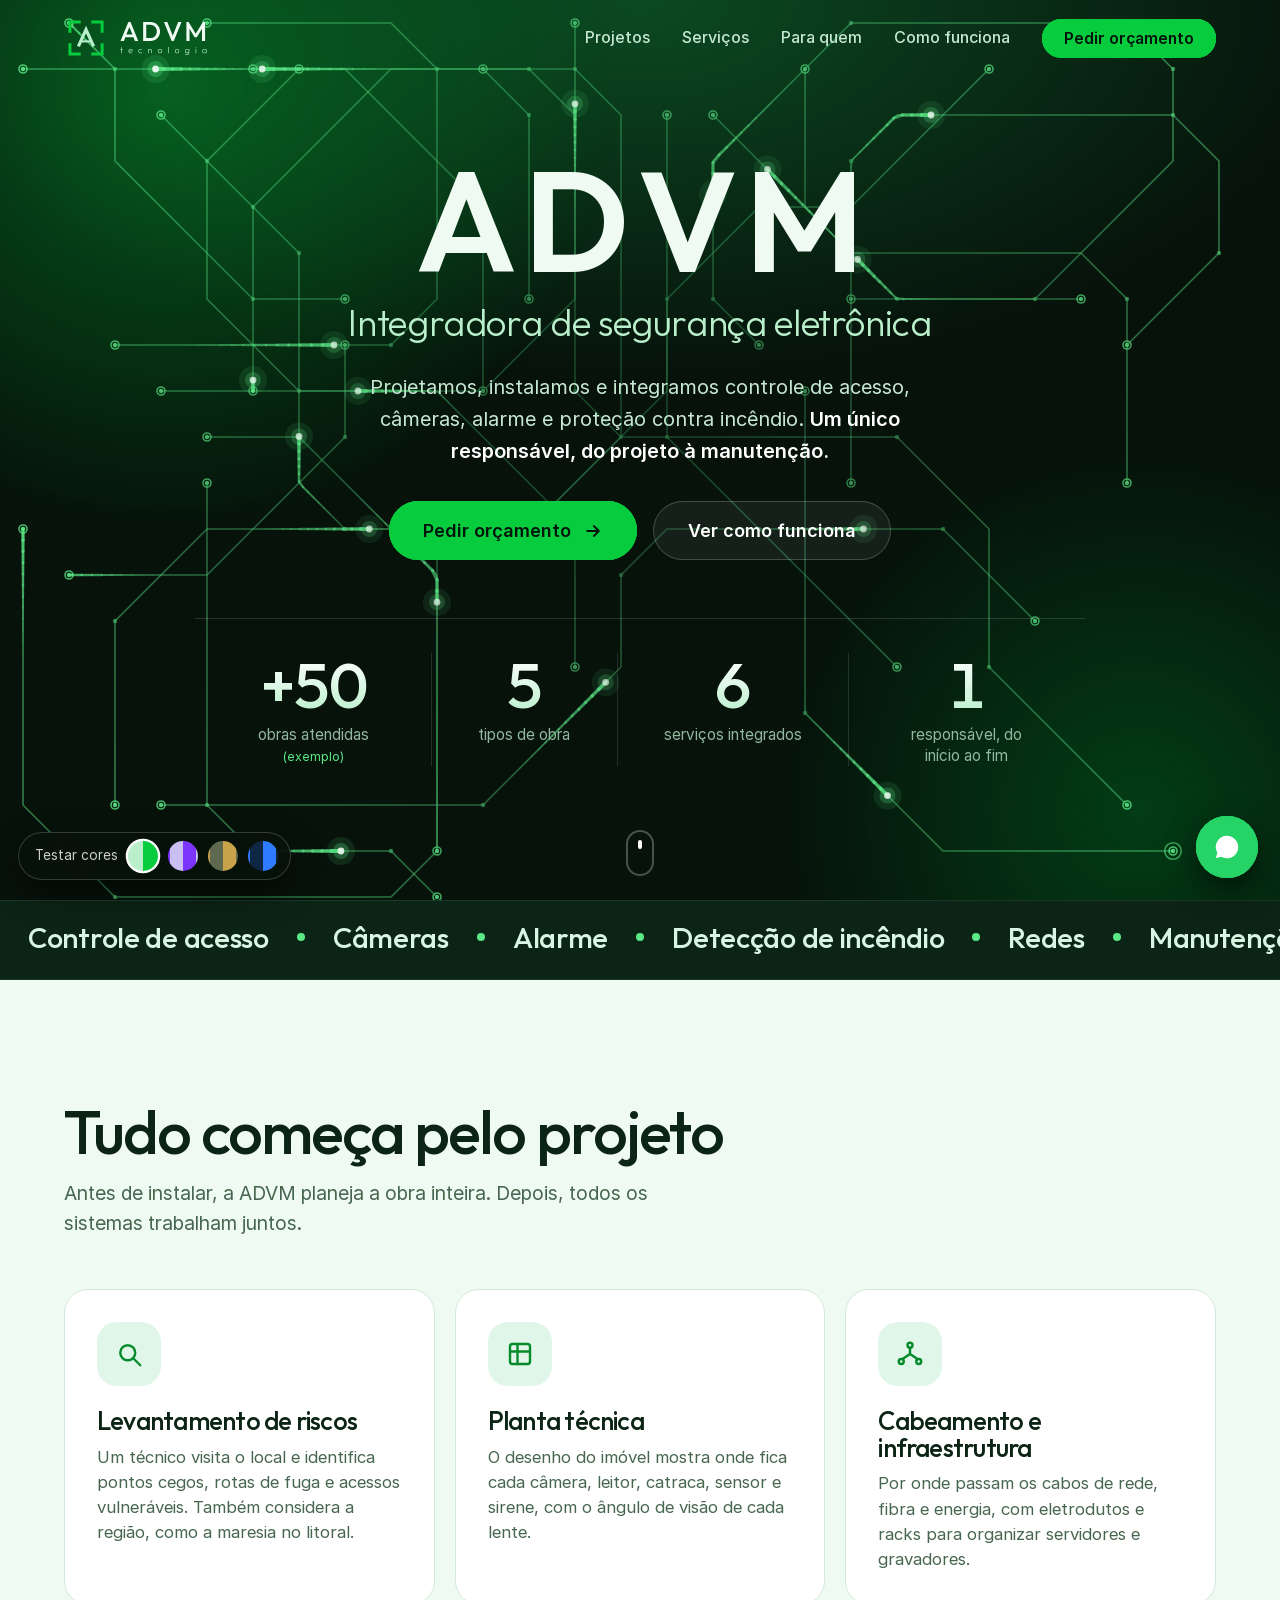
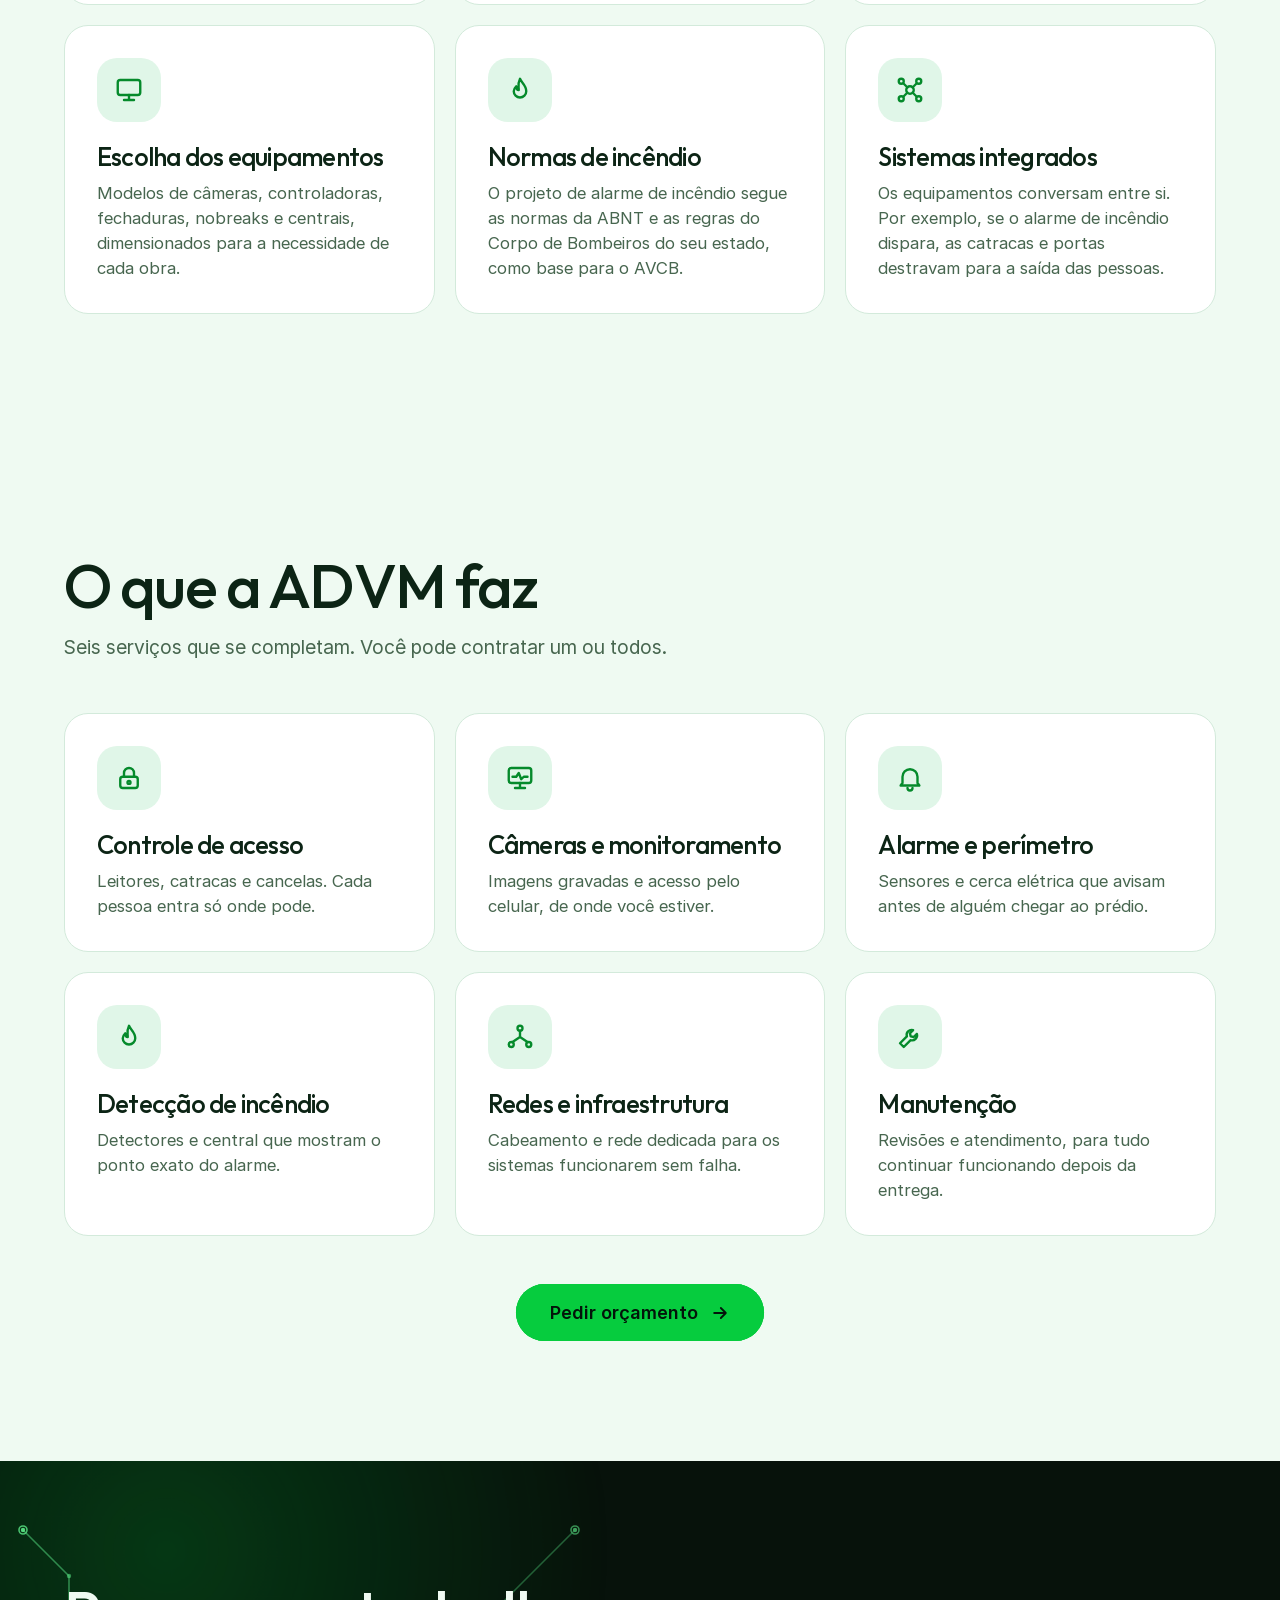
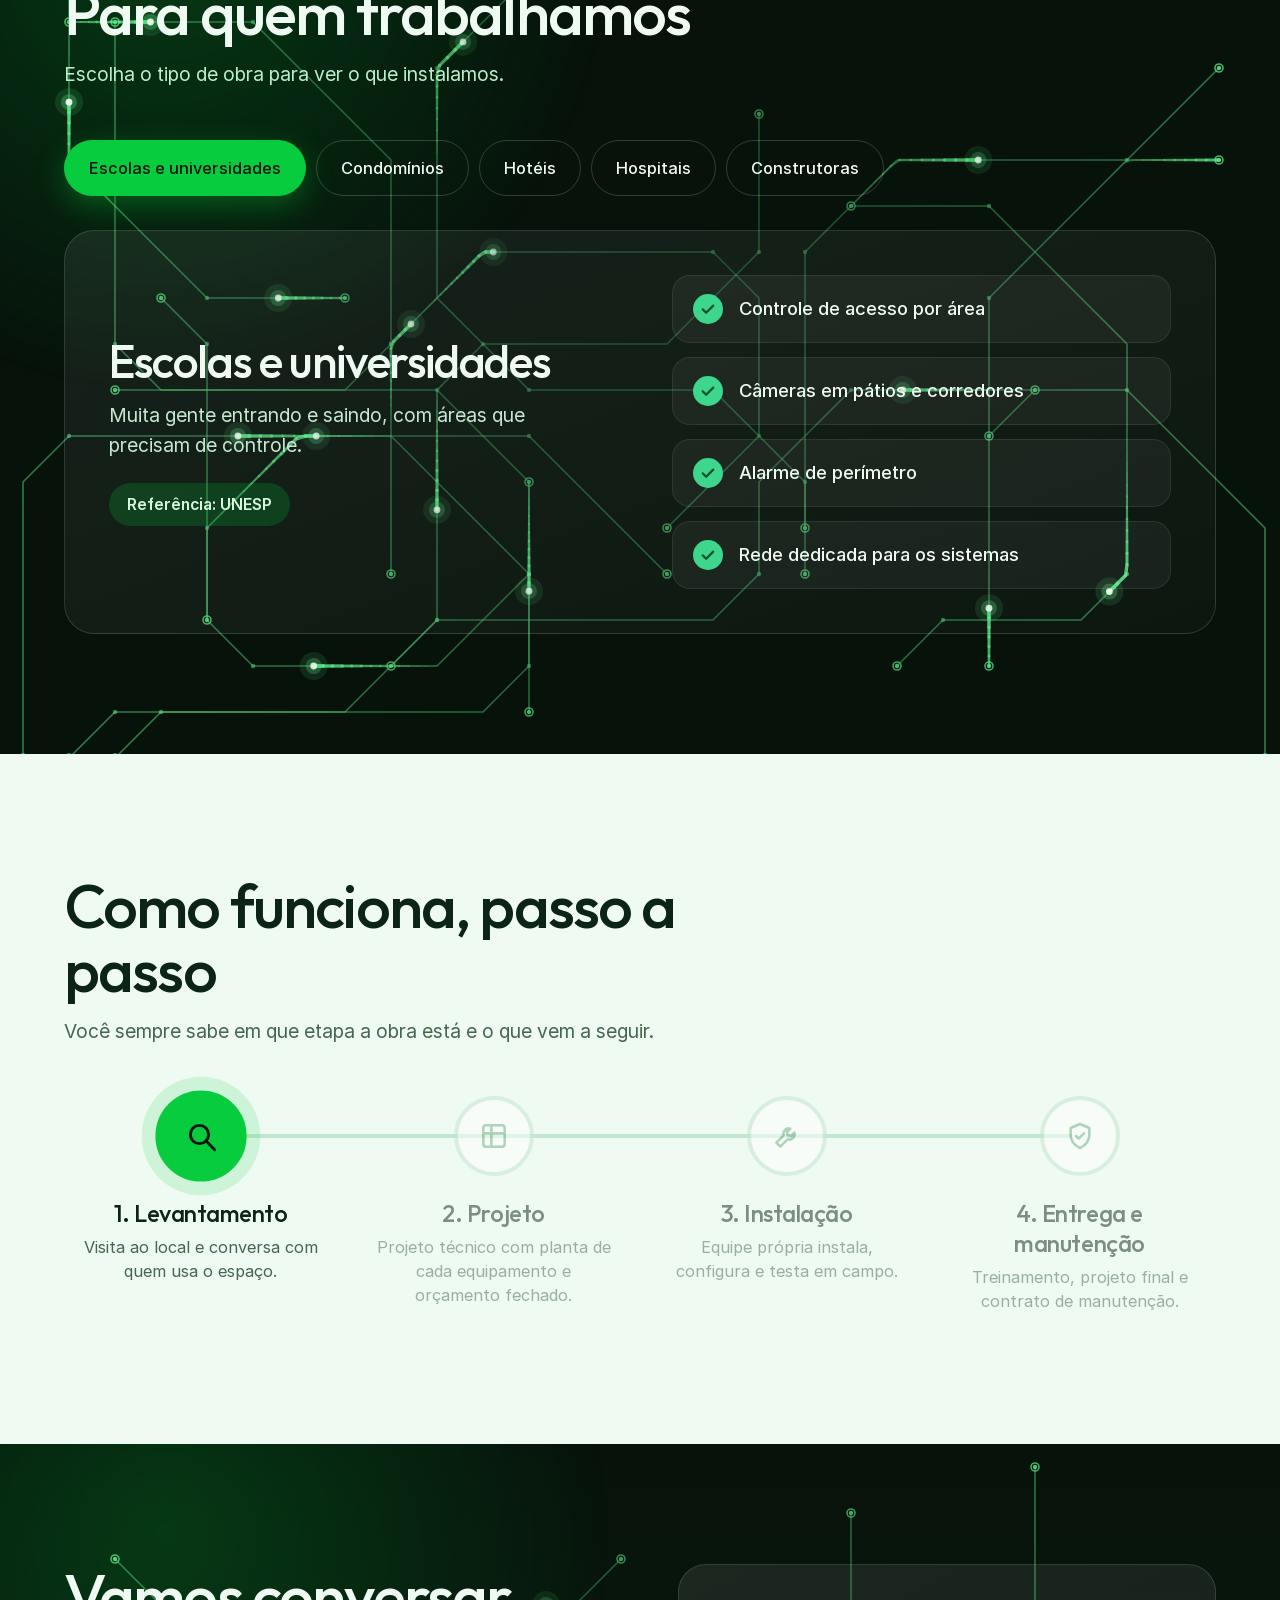
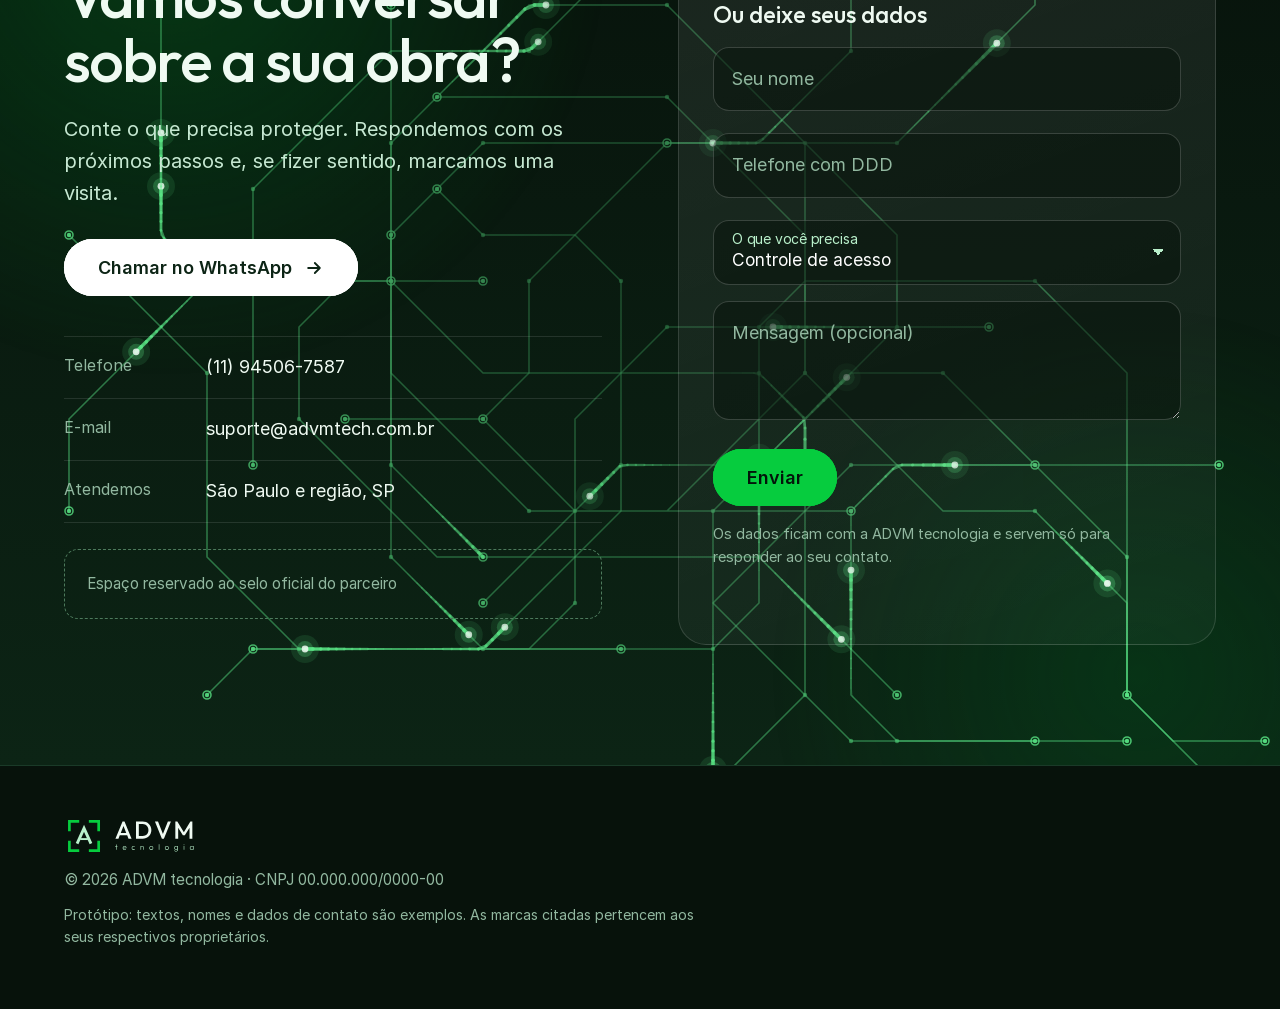
==== index.html @ 05bc5fa1 "Coloca telefone, e-mail e cidade reais da ADVM no site Co-Authored-By: Claude Sonnet 5.5 <noreply@an" ====
<!DOCTYPE html>
<html lang="pt-BR" data-tema="verde">
<head>
<meta charset="UTF-8">
<meta name="viewport" content="width=device-width, initial-scale=1">
<title>ADVM tecnologia | Segurança eletrônica do projeto à manutenção</title>
<meta name="description" content="Projeto, instalação e manutenção de controle de acesso, câmeras, alarme e detecção de incêndio para condomínios, escolas, hotéis e hospitais.">
<meta name="theme-color" content="#07120b">
<link rel="icon" href="assets/favicon.svg" type="image/svg+xml">
<link rel="stylesheet" href="style.css">
</head>
<body>
<a class="skip" href="#conteudo">Ir para o conteúdo</a>
<div class="progress" id="progress" aria-hidden="true"></div>
<div class="cur" id="cur" aria-hidden="true"></div>

<header class="top" id="top">
  <a class="brand" href="#inicio" aria-label="ADVM tecnologia, início"><img src="assets/logo-horizontal-tema-verde.svg" alt="ADVM tecnologia" width="190" height="50"></a>
  <nav class="nav" id="nav" aria-label="Principal">
    <a href="#projetos" data-spy>Projetos</a><a href="#servicos" data-spy>Serviços</a><a href="#obras" data-spy>Para quem</a><a href="#etapas" data-spy>Como funciona</a><a href="#contato" class="btn btn--sm btn--pulse nav__cta" data-spy>Pedir orçamento</a>
  </nav>
  <button class="burger" id="burger" aria-label="Abrir menu" aria-expanded="false" aria-controls="nav"><span></span><span></span></button>
</header>

<main id="conteudo">
<!-- ============ INÍCIO ============ -->
<section class="hero" id="inicio">
  <div class="aurora" aria-hidden="true"><i></i><i></i></div>
  <canvas class="circuit" data-density="1.4" data-calm="1" data-interactive="1" aria-hidden="true"></canvas>
  <div class="wrap hero__c">
    <h1>
      <span class="l1">ADVM</span>
      <span class="l2">Integradora de segurança eletrônica</span>
    </h1>
    <p class="lead">Projetamos, instalamos e integramos controle de acesso, câmeras, alarme e proteção contra incêndio. <strong>Um único responsável, do projeto à manutenção.</strong></p>
    <div class="hero__cta">
      <a href="#contato" class="btn btn--lg btn--pulse magnet">Pedir orçamento<svg viewBox="0 0 24 24" aria-hidden="true"><path d="M5 12h14M13 6l6 6-6 6"/></svg></a>
      <a href="#etapas" class="btn btn--lg btn--ghost magnet">Ver como funciona</a>
    </div>
    <dl class="stats" id="stats">
      <!-- TROCAR pelo número real de obras e depois apagar o atributo data-exemplo -->
      <div data-exemplo="1"><dt data-count="50" data-pre="+">0</dt><dd>obras atendidas</dd></div>
      <div><dt data-count="5">0</dt><dd>tipos de obra</dd></div>
      <div><dt data-count="6">0</dt><dd>serviços integrados</dd></div>
      <div><dt data-count="1">0</dt><dd>responsável, do início ao fim</dd></div>
    </dl>
  </div>
  <a href="#faixa" class="scroll" aria-label="Rolar para baixo"><span></span></a>
</section>

<div class="band" id="faixa" aria-label="Serviços"><div class="band__t">
  <span>Controle de acesso</span><i></i><span>Câmeras</span><i></i><span>Alarme</span><i></i><span>Detecção de incêndio</span><i></i><span>Redes</span><i></i><span>Manutenção</span><i></i>
  <span>Controle de acesso</span><i></i><span>Câmeras</span><i></i><span>Alarme</span><i></i><span>Detecção de incêndio</span><i></i><span>Redes</span><i></i><span>Manutenção</span><i></i>
</div></div>

<!-- ============ PROJETOS ============ -->
<section class="sec sec--light" id="projetos">
  <div class="wrap">
    <div class="head" data-reveal><h2>Tudo começa pelo projeto</h2><p class="sub">Antes de instalar, a ADVM planeja a obra inteira. Depois, todos os sistemas trabalham juntos.</p></div>
    <ul class="grid">
      <li class="card" data-reveal style="--d:0s"><span class="ic"><svg viewBox="0 0 24 24"><circle cx="11" cy="11" r="6"/><path d="M16 16l5 5"/></svg></span><h3>Levantamento de riscos</h3><p>Um técnico visita o local e identifica pontos cegos, rotas de fuga e acessos vulneráveis. Também considera a região, como a maresia no litoral.</p></li>
      <li class="card" data-reveal style="--d:0.07s"><span class="ic"><svg viewBox="0 0 24 24"><rect x="4" y="4" width="16" height="16" rx="2"/><path d="M4 10h16M10 4v16"/></svg></span><h3>Planta técnica</h3><p>O desenho do imóvel mostra onde fica cada câmera, leitor, catraca, sensor e sirene, com o ângulo de visão de cada lente.</p></li>
      <li class="card" data-reveal style="--d:0.14s"><span class="ic"><svg viewBox="0 0 24 24"><circle cx="12" cy="5" r="2"/><circle cx="5" cy="18" r="2"/><circle cx="19" cy="18" r="2"/><path d="M12 7v5M12 12l-6 4M12 12l6 4"/></svg></span><h3>Cabeamento e infraestrutura</h3><p>Por onde passam os cabos de rede, fibra e energia, com eletrodutos e racks para organizar servidores e gravadores.</p></li>
      <li class="card" data-reveal style="--d:0.21s"><span class="ic"><svg viewBox="0 0 24 24"><rect x="3" y="4" width="18" height="12" rx="2"/><path d="M8 20h8M12 16v4"/></svg></span><h3>Escolha dos equipamentos</h3><p>Modelos de câmeras, controladoras, fechaduras, nobreaks e centrais, dimensionados para a necessidade de cada obra.</p></li>
      <li class="card" data-reveal style="--d:0.28s"><span class="ic"><svg viewBox="0 0 24 24"><path d="M12 3c1 3 5 5 5 10a5 5 0 0 1-10 0c0-2 1-3 2-4 0 2 1 3 2 3 0-3-1-5 1-9z"/></svg></span><h3>Normas de incêndio</h3><p>O projeto de alarme de incêndio segue as normas da ABNT e as regras do Corpo de Bombeiros do seu estado, como base para o AVCB.</p></li>
      <li class="card" data-reveal style="--d:0.35s"><span class="ic"><svg viewBox="0 0 24 24"><circle cx="12" cy="12" r="3"/><circle cx="5" cy="5" r="2"/><circle cx="19" cy="5" r="2"/><circle cx="5" cy="19" r="2"/><circle cx="19" cy="19" r="2"/><path d="M7 7l3 3M17 7l-3 3M7 17l3-3M17 17l-3-3"/></svg></span><h3>Sistemas integrados</h3><p>Os equipamentos conversam entre si. Por exemplo, se o alarme de incêndio dispara, as catracas e portas destravam para a saída das pessoas.</p></li>
    </ul>
  </div>
</section>

<!-- ============ SERVIÇOS ============ -->
<section class="sec sec--light" id="servicos">
  <div class="wrap">
    <div class="head" data-reveal><h2>O que a ADVM faz</h2><p class="sub">Seis serviços que se completam. Você pode contratar um ou todos.</p></div>
    <ul class="grid">
      <li class="card" data-reveal style="--d:0s"><span class="ic"><svg viewBox="0 0 24 24"><rect x="5" y="11" width="14" height="9" rx="2"/><path d="M8 11V8a4 4 0 0 1 8 0v3"/><circle cx="12" cy="15.5" r="1.2"/></svg></span><h3>Controle de acesso</h3><p>Leitores, catracas e cancelas. Cada pessoa entra só onde pode.</p></li>
      <li class="card" data-reveal style="--d:.07s"><span class="ic"><svg viewBox="0 0 24 24"><rect x="3" y="4" width="18" height="12" rx="2"/><path d="M8 20h8M12 16v4M6 11h3l2-3 2 5 2-2h3"/></svg></span><h3>Câmeras e monitoramento</h3><p>Imagens gravadas e acesso pelo celular, de onde você estiver.</p></li>
      <li class="card" data-reveal style="--d:.14s"><span class="ic"><svg viewBox="0 0 24 24"><path d="M6 16v-5a6 6 0 0 1 12 0v5l1.5 2h-15z"/><path d="M10 20a2 2 0 0 0 4 0"/></svg></span><h3>Alarme e perímetro</h3><p>Sensores e cerca elétrica que avisam antes de alguém chegar ao prédio.</p></li>
      <li class="card" data-reveal style="--d:.21s"><span class="ic"><svg viewBox="0 0 24 24"><path d="M12 3c1 3 5 5 5 10a5 5 0 0 1-10 0c0-2 1-3 2-4 0 2 1 3 2 3 0-3-1-5 1-9z"/></svg></span><h3>Detecção de incêndio</h3><p>Detectores e central que mostram o ponto exato do alarme.</p></li>
      <li class="card" data-reveal style="--d:.28s"><span class="ic"><svg viewBox="0 0 24 24"><circle cx="12" cy="5" r="2"/><circle cx="5" cy="18" r="2"/><circle cx="19" cy="18" r="2"/><path d="M12 7v5M12 12l-6 4M12 12l6 4"/></svg></span><h3>Redes e infraestrutura</h3><p>Cabeamento e rede dedicada para os sistemas funcionarem sem falha.</p></li>
      <li class="card" data-reveal style="--d:.35s"><span class="ic"><svg viewBox="0 0 24 24"><path d="M14.5 6.5a4 4 0 0 0-5 5L4 17l3 3 5.5-5.5a4 4 0 0 0 5-5l-2.5 2.5-2.5-.5-.5-2.5z"/></svg></span><h3>Manutenção</h3><p>Revisões e atendimento, para tudo continuar funcionando depois da entrega.</p></li>
    </ul>
    <div class="cta-row" data-reveal><a href="#contato" class="btn btn--lg btn--pulse magnet">Pedir orçamento<svg viewBox="0 0 24 24" aria-hidden="true"><path d="M5 12h14M13 6l6 6-6 6"/></svg></a></div>
  </div>
</section>

<!-- ============ PARA QUEM ============ -->
<section class="sec sec--dark" id="obras">
  <div class="aurora aurora--soft" aria-hidden="true"><i></i></div>
  <canvas class="circuit" data-density="1" data-calm="1" aria-hidden="true"></canvas>
  <div class="wrap">
    <div class="head" data-reveal><h2>Para quem trabalhamos</h2><p class="sub">Escolha o tipo de obra para ver o que instalamos.</p></div>
    <div class="tabs" role="tablist" aria-label="Tipo de obra" data-reveal>
      <button role="tab" id="tb0" aria-selected="true" aria-controls="tp" data-i="0">Escolas e universidades</button>
      <button role="tab" id="tb1" aria-selected="false" aria-controls="tp" data-i="1">Condomínios</button>
      <button role="tab" id="tb2" aria-selected="false" aria-controls="tp" data-i="2">Hotéis</button>
      <button role="tab" id="tb3" aria-selected="false" aria-controls="tp" data-i="3">Hospitais</button>
      <button role="tab" id="tb4" aria-selected="false" aria-controls="tp" data-i="4">Construtoras</button>
    </div>
    <!-- CONFIRMAR com a Denise quais nomes podem aparecer publicamente. -->
    <div class="tp" id="tp" role="tabpanel" aria-labelledby="tb0">
      <div class="tp__l"><h3 id="tpT"></h3><p id="tpD"></p><span class="ref" id="tpR"></span></div>
      <ul class="tp__r" id="tpL"></ul>
    </div>
  </div>
</section>

<!-- ============ COMO FUNCIONA ============ -->
<section class="sec sec--light" id="etapas">
  <div class="wrap">
    <div class="head" data-reveal><h2>Como funciona, passo a passo</h2><p class="sub">Você sempre sabe em que etapa a obra está e o que vem a seguir.</p></div>
    <div class="flow" id="flow" data-reveal>
      <div class="flow__line"><i id="flowFill"></i></div>
      <ol class="flow__steps">
        <li><button class="fs" data-i="0"><span class="n"><svg viewBox="0 0 24 24"><circle cx="11" cy="11" r="6"/><path d="M16 16l5 5"/></svg></span><b>1. Levantamento</b><span>Visita ao local e conversa com quem usa o espaço.</span></button></li>
        <li><button class="fs" data-i="1"><span class="n"><svg viewBox="0 0 24 24"><rect x="4" y="4" width="16" height="16" rx="2"/><path d="M4 10h16M10 4v16"/></svg></span><b>2. Projeto</b><span>Projeto técnico com planta de cada equipamento e orçamento fechado.</span></button></li>
        <li><button class="fs" data-i="2"><span class="n"><svg viewBox="0 0 24 24"><path d="M14.5 6.5a4 4 0 0 0-5 5L4 17l3 3 5.5-5.5a4 4 0 0 0 5-5l-2.5 2.5-2.5-.5-.5-2.5z"/></svg></span><b>3. Instalação</b><span>Equipe própria instala, configura e testa em campo.</span></button></li>
        <li><button class="fs" data-i="3"><span class="n"><svg viewBox="0 0 24 24"><path d="M12 3l7 3v5c0 5-3 8-7 10-4-2-7-5-7-10V6z"/><path d="M9 12l2 2 4-4"/></svg></span><b>4. Entrega e manutenção</b><span>Treinamento, projeto final e contrato de manutenção.</span></button></li>
      </ol>
    </div>
  </div>
</section>

<!-- ============ CONTATO ============ -->
<section class="contato" id="contato">
  <div class="aurora aurora--soft" aria-hidden="true"><i></i><i></i></div>
  <canvas class="circuit" data-density="1.1" data-calm="1" aria-hidden="true"></canvas>
  <div class="wrap contato__g">
    <div>
      <h2>Vamos conversar sobre a sua obra?</h2>
      <p class="lead">Conte o que precisa proteger. Respondemos com os próximos passos e, se fizer sentido, marcamos uma visita.</p>
      <a class="btn btn--lg btn--pulse btn--wa magnet" id="wa" href="#" target="_blank" rel="noopener">Chamar no WhatsApp<svg viewBox="0 0 24 24" aria-hidden="true"><path d="M5 12h14M13 6l6 6-6 6"/></svg></a>
      <dl class="dados"><div><dt>Telefone</dt><dd><a href="tel:+5511945067587">(11) 94506-7587</a></dd></div><div><dt>E-mail</dt><dd><a href="mailto:suporte@advmtech.com.br">suporte@advmtech.com.br</a></dd></div><div><dt>Atendemos</dt><dd>São Paulo e região, SP</dd></div></dl>
      <!-- Colocar aqui o selo oficial do Programa de Canais, exatamente como baixado do portal Sou Parceiro. -->
      <div class="selo">Espaço reservado ao selo oficial do parceiro</div>
    </div>
    <form id="form" class="form" novalidate>
      <p class="form__t">Ou deixe seus dados</p>
      <div class="fld"><input id="f-nome" name="nome" placeholder=" " autocomplete="name" required><label for="f-nome">Seu nome</label><small class="err" id="e-nome"></small></div>
      <div class="fld"><input id="f-tel" name="tel" type="tel" inputmode="tel" placeholder=" " autocomplete="tel" required><label for="f-tel">Telefone com DDD</label><small class="err" id="e-tel"></small></div>
      <div class="fld fld--sel"><select id="f-tipo" name="tipo"><option>Controle de acesso</option><option>Câmeras e monitoramento</option><option>Alarme e perímetro</option><option>Detecção de incêndio</option><option>Redes e infraestrutura</option><option>Manutenção</option><option>Outro</option></select><label for="f-tipo">O que você precisa</label></div>
      <div class="fld"><textarea id="f-msg" name="msg" rows="3" placeholder=" "></textarea><label for="f-msg">Mensagem (opcional)</label></div>
      <button class="btn btn--lg btn--pulse" id="send" type="submit"><span class="t">Enviar</span><span class="ok" aria-hidden="true">✓</span></button>
      <p class="lgpd">Os dados ficam com a ADVM tecnologia e servem só para responder ao seu contato.</p>
      <p class="done" id="done" role="status" aria-live="polite"></p>
    </form>
  </div>
</section>
</main>

<footer class="foot"><div class="wrap"><img src="assets/logo-horizontal-tema-verde.svg" alt="ADVM tecnologia" width="150" height="40"><p>© <span id="ano"></span> ADVM tecnologia · CNPJ 00.000.000/0000-00</p><p class="mut">Protótipo: textos, nomes e dados de contato são exemplos. As marcas citadas pertencem aos seus respectivos proprietários.</p></div></footer>

<div class="theme" id="theme" role="group" aria-label="Testar as cores do site"><span>Testar cores</span><button data-t="verde" style="--c1:#06cc3e;--c2:#b9f0cb" aria-label="Verde Intelbras" title="Verde Intelbras"></button><button data-t="violeta" style="--c1:#7c35fd;--c2:#c9bff2" aria-label="Violeta" title="Violeta"></button><button data-t="oliva" style="--c1:#c9a24a;--c2:#5e694f" aria-label="Oliva e dourado" title="Oliva e dourado"></button><button data-t="azul" style="--c1:#2f7bff;--c2:#0f2744" aria-label="Azul-marinho" title="Azul-marinho"></button></div>
<a class="wafab btn--pulse" id="fab" href="#" target="_blank" rel="noopener" aria-label="Chamar no WhatsApp"><svg viewBox="0 0 24 24" aria-hidden="true"><path d="M12 3a9 9 0 0 0-7.7 13.6L3 21l4.5-1.2A9 9 0 1 0 12 3Z"/></svg></a>
<script src="script.js"></script>
</body>
</html>
---- style.css ----
@font-face{font-family:Outfit;font-weight:300;font-display:swap;src:url(fonts/outfit-latin-300-normal.woff) format("woff")}
@font-face{font-family:Outfit;font-weight:500;font-display:swap;src:url(fonts/outfit-latin-500-normal.woff) format("woff")}
@font-face{font-family:Outfit;font-weight:600;font-display:swap;src:url(fonts/outfit-latin-600-normal.woff) format("woff")}
@font-face{font-family:Inter;font-weight:400;font-display:swap;src:url(fonts/inter-latin-400-normal.woff) format("woff")}
@font-face{font-family:Inter;font-weight:500;font-display:swap;src:url(fonts/inter-latin-500-normal.woff) format("woff")}
@font-face{font-family:Inter;font-weight:600;font-display:swap;src:url(fonts/inter-latin-600-normal.woff) format("woff")}
:root{--noite:#0b0812;--ameixa:#190926;--vio:#7c35fd;--vio2:#a77bff;--lav:#c9bff2;--nev:#f3effd;--mut:#a79dc9;--ln:#2a1f45;--ok:#3dd68c;--vio-h:#8d4dff;--vio-d:#6a2be0;--tint:#efe7ff;--line-l:#d7caf5;--card-b:#e2d9f5;--card-bh:#b79bff;--mut-l:#5d4f82;--ico-l:#8b78bd;--glow:#2a1259;--a1:#6a2be0;--a2:#4a23a8;--a3:#d6b25e;--lt:#e2d9ff;--lt2:#d6cdf2;--dash:#6b5f93;--on:#fff;--f1:Outfit,'Arial Narrow',sans-serif;--f2:Inter,system-ui,sans-serif;--ease:cubic-bezier(.16,1,.3,1)}
html[data-tema="verde"]{--noite:#07120b;--ameixa:#0c2415;--vio:#06cc3e;--vio2:#5be887;--lav:#b9f0cb;--nev:#effaf2;--mut:#92b8a0;--ln:#1a3a28;--vio-h:#2ad95e;--vio-d:#058a2b;--tint:#e0f6e8;--line-l:#c3e6cf;--card-b:#d3eadb;--card-bh:#4fdc7f;--mut-l:#47664f;--ico-l:#6fae85;--glow:#0b4a22;--a1:#058a2b;--a2:#005a1e;--a3:#d6b25e;--lt:#d8f5e2;--lt2:#c6e8d2;--dash:#4d7a5c;--on:#03140a}
html[data-tema="oliva"]{--noite:#11140c;--ameixa:#1a2012;--vio:#c9a24a;--vio2:#dcc276;--lav:#d6dca8;--nev:#eff0e1;--mut:#a3a98c;--ln:#2a3120;--vio-h:#d8b45c;--vio-d:#7c5f12;--tint:#ecebd0;--line-l:#d4d6b4;--card-b:#dfe0c8;--card-bh:#c9a24a;--mut-l:#575c3f;--ico-l:#8a8c5e;--glow:#2c3a14;--a1:#5e694f;--a2:#3a4a22;--a3:#d6dca8;--lt:#e4e8c4;--lt2:#d3d8b8;--dash:#6b7255;--on:#1a1405}
html[data-tema="azul"]{--noite:#091526;--ameixa:#0f2744;--vio:#2f7bff;--vio2:#6aa8ff;--lav:#bcd6ff;--nev:#eef4fb;--mut:#93a9c8;--ln:#1b3556;--vio-h:#4a8fff;--vio-d:#1d5fd1;--tint:#e1ecff;--line-l:#c5d7f2;--card-b:#d6e3f6;--card-bh:#7aa7f0;--mut-l:#47607f;--ico-l:#7f9bc4;--glow:#123a73;--a1:#1d5fd1;--a2:#0f3d8f;--a3:#d6b25e;--lt:#dbe8ff;--lt2:#c9daf2;--dash:#4d6a90;--on:#fff}
html.tt *,html.tt *::before,html.tt *::after{transition:background-color .6s,color .6s,border-color .6s,fill .6s,stroke .6s,box-shadow .6s!important}
.theme{position:fixed;left:18px;bottom:20px;z-index:96;display:flex;align-items:center;gap:10px;padding:8px 12px 8px 16px;border-radius:999px;background:color-mix(in srgb,var(--noite) 88%,transparent);backdrop-filter:blur(12px);border:1px solid color-mix(in srgb,#fff 18%,transparent);box-shadow:0 12px 30px #0008;font-size:.85rem;color:#fff}
.theme span{opacity:.8}
.theme button{position:relative;width:30px;height:30px;border-radius:50%;border:2px solid transparent;background:conic-gradient(var(--c1) 0 50%,var(--c2) 50% 100%);transition:transform .25s var(--ease),border-color .25s}
.theme button:hover{transform:scale(1.15)}.theme button.on{border-color:#fff;transform:scale(1.15)}
@media(max-width:640px){.theme{left:12px;bottom:14px;padding:6px 8px 6px 12px}.theme span{display:none}}

*{box-sizing:border-box;margin:0;padding:0}
html{scroll-behavior:smooth;scroll-padding-top:76px;overflow-x:clip}
body{background:var(--noite);color:var(--nev);font:400 1.125rem/1.6 var(--f2);-webkit-font-smoothing:antialiased}
a{color:inherit}button{font:inherit;color:inherit;cursor:pointer;border:0;background:none;text-align:left}
h1,h2,h3{font-family:var(--f1);font-weight:500;letter-spacing:-.03em;line-height:1.04}
:focus-visible{outline:3px solid var(--vio2);outline-offset:3px;border-radius:8px}
.skip{position:absolute;left:-999px;top:8px;background:#fff;color:#000;padding:10px 16px;z-index:200}.skip:focus{left:8px}
.wrap{width:min(1180px,90%);margin:0 auto}
.progress{position:fixed;left:0;top:0;height:3px;width:100%;z-index:120;background:linear-gradient(90deg,var(--vio),var(--vio2));transform-origin:0 50%;transform:scaleX(0)}

/* header */
.top{position:fixed;inset:0 0 auto 0;z-index:100;display:flex;align-items:center;justify-content:space-between;padding:16px 5vw;transition:padding .35s;border-bottom:1px solid transparent}
.top::before{content:"";position:absolute;inset:0;z-index:-1;background:color-mix(in srgb,var(--noite) 90%,transparent);backdrop-filter:blur(14px);opacity:0;transition:opacity .35s}
.top.on::before{opacity:1}.top.on{padding-block:10px;border-color:var(--ln)}
.brand img{display:block;height:44px;width:auto}
.nav{display:flex;align-items:center;gap:32px;font-size:1rem;font-weight:500}
.nav a:not(.btn){position:relative;padding:6px 0;color:var(--lt2);text-decoration:none;transition:color .2s}
.nav a:not(.btn)::after{content:"";position:absolute;left:0;right:0;bottom:0;height:2px;background:var(--vio2);transform:scaleX(0);transform-origin:left;transition:transform .35s var(--ease)}
.nav a:not(.btn):hover,.nav a.act{color:#fff}.nav a:not(.btn):hover::after,.nav a.act::after{transform:scaleX(1)}
.burger{display:none;width:46px;height:46px;border-radius:50%;background:#ffffff14;position:relative}
.burger span{position:absolute;left:14px;right:14px;height:2px;background:#fff;transition:.3s var(--ease)}.burger span:first-child{top:19px}.burger span:last-child{top:26px}
.burger.on span:first-child{top:22px;transform:rotate(45deg)}.burger.on span:last-child{top:22px;transform:rotate(-45deg)}

/* botões */
.btn{position:relative;isolation:isolate;display:inline-flex;align-items:center;justify-content:center;gap:12px;background:var(--vio);color:var(--on);font:600 1.05rem var(--f2);padding:14px 26px;border-radius:999px;text-decoration:none;transition:transform .3s var(--ease),box-shadow .3s,background .3s}
.btn svg{width:20px;height:20px;fill:none;stroke:currentColor;stroke-width:2.2;stroke-linecap:round;stroke-linejoin:round;transition:transform .3s var(--ease)}
.btn:hover{background:var(--vio-h);box-shadow:0 10px 40px color-mix(in srgb,var(--vio) 40%,transparent)}.btn:hover svg{transform:translateX(5px)}.btn:active{transform:scale(.97)}
.btn--lg{padding:18px 34px;font-size:1.12rem}.btn--sm{padding:10px 22px;font-size:.98rem}
.btn--ghost{color:#fff;background:#ffffff10;border:1px solid #ffffff33}.btn--ghost:hover{background:#ffffff22;box-shadow:none}
.btn--pulse::before,.btn--pulse::after{content:"";position:absolute;inset:0;border-radius:inherit;background:var(--vio);z-index:-1;pointer-events:none;animation:pulse 2.4s cubic-bezier(.2,.6,.3,1) infinite}
.btn--pulse::after{animation-delay:1.2s}
.btn--pulse:hover::before,.btn--pulse:hover::after{animation-play-state:paused;opacity:0}
@keyframes pulse{0%{transform:scale(1);opacity:.5}70%,100%{transform:scale(1.26,1.65);opacity:0}}
.btn--wa{background:#fff;color:var(--ameixa)}.btn--wa:hover{background:#fff;box-shadow:0 10px 40px #ffffff44}.btn--wa::before,.btn--wa::after{background:#fff}

/* aurora */
.aurora{position:absolute;inset:0;overflow:hidden;pointer-events:none}
.aurora i{position:absolute;border-radius:50%;will-change:transform}
.aurora i:nth-child(1){width:70vw;height:70vw;left:-22vw;top:-28vw;background:radial-gradient(closest-side,var(--a1),transparent);opacity:.6;animation:drift1 18s ease-in-out infinite alternate}
.aurora i:nth-child(2){width:58vw;height:58vw;right:-18vw;bottom:-22vw;background:radial-gradient(closest-side,var(--a2),transparent);opacity:.6;animation:drift2 22s ease-in-out infinite alternate}
.aurora--soft i{opacity:.32!important}
@keyframes drift1{to{transform:translate(10vw,8vw) scale(1.15)}}@keyframes drift2{to{transform:translate(-8vw,-8vw) scale(.9)}}

/* hero */
.hero{position:relative;min-height:100svh;display:grid;align-items:center;padding:110px 0 90px;overflow:hidden}
.pill{display:inline-flex;align-items:center;gap:10px;padding:8px 18px;border:1px solid #ffffff2a;border-radius:999px;background:#ffffff0d;font-size:.95rem;color:var(--lt);margin-bottom:26px}
.dot{width:9px;height:9px;border-radius:50%;background:var(--ok);animation:ping 2s infinite}
@keyframes ping{0%{box-shadow:0 0 0 0 #3dd68c88}70%,100%{box-shadow:0 0 0 10px #3dd68c00}}
.hero h1{letter-spacing:-.03em}
.hero h1 .l1{display:block;font-size:clamp(4.2rem,11vw,9rem);font-weight:600;letter-spacing:.06em;line-height:.95;margin-right:-.06em}
.hero h1 .l2{display:block;margin-top:14px;font-size:clamp(1.35rem,3vw,2.3rem);font-weight:300;letter-spacing:-.01em;line-height:1.2;color:var(--lav)}
.lead{max-width:48ch;color:var(--lt2);font-size:1.25rem;margin:24px 0 34px}.lead strong{color:#fff;font-weight:600}
.hero__cta{display:flex;gap:16px;flex-wrap:wrap}
.hero h1,.hero .pill,.hero .lead,.hero__cta{animation:fadeUp .9s var(--ease) both}
.hero .pill{animation-delay:.05s}.hero h1{animation-delay:.15s}.hero .lead{animation-delay:.3s}.hero__cta{animation-delay:.45s}
@keyframes fadeUp{from{opacity:0;transform:translateY(28px)}}
.scroll{position:absolute;left:50%;bottom:24px;width:28px;height:46px;border:2px solid #ffffff44;border-radius:20px;transform:translateX(-50%)}
.scroll span{position:absolute;left:50%;top:8px;width:4px;height:9px;margin-left:-2px;border-radius:2px;background:#fff;animation:wheel 1.8s infinite}
@keyframes wheel{0%{opacity:0;transform:translateY(0)}30%{opacity:1}100%{opacity:0;transform:translateY(16px)}}


/* hero centrado com faixas */
.hero{text-align:center;background:radial-gradient(ellipse 80% 60% at 50% 0,var(--glow) 0,transparent 70%),var(--noite)}
.hero__c{position:relative;z-index:2;display:flex;flex-direction:column;align-items:center}
.eyebrow{font:600 .86rem var(--f2);letter-spacing:.22em;text-transform:uppercase;color:var(--lav);margin-bottom:26px}
.hero .lead{margin:26px auto 34px;max-width:46ch}
.hero__cta{justify-content:center}
.cur{position:fixed;left:0;top:0;width:38px;height:38px;margin:-19px 0 0 -19px;border-radius:50%;border:2px solid var(--vio2);background:color-mix(in srgb,var(--vio2) 12%,transparent);pointer-events:none;z-index:130;opacity:0;transition:opacity .3s,width .25s,height .25s,margin .25s,background .25s}
.cur.on{opacity:1}.cur.big{width:64px;height:64px;margin:-32px 0 0 -32px;background:color-mix(in srgb,var(--vio2) 20%,transparent)}
@media(hover:none){.cur{display:none}}
.stats{display:grid;grid-template-columns:repeat(4,auto);justify-content:center;margin-top:58px;border-top:1px solid color-mix(in srgb,#fff 14%,transparent);padding-top:34px}
.stats>div{padding:0 clamp(18px,3.6vw,52px);text-align:center;border-left:1px solid color-mix(in srgb,#fff 12%,transparent)}.stats>div:first-child{border-left:0}
.stats dt{font:500 clamp(2.6rem,5vw,4rem)/1 var(--f1);letter-spacing:-.02em;font-variant-numeric:tabular-nums;background:linear-gradient(180deg,#fff,var(--lav));-webkit-background-clip:text;background-clip:text;color:transparent}
.stats dd{color:var(--mut);font-size:.95rem;max-width:16ch;margin:8px auto 0;line-height:1.35}
.stats [data-exemplo] dd::after{content:" (exemplo)";color:var(--vio2);font-size:.82em}
.circuit{position:absolute;inset:0;width:100%;height:100%;pointer-events:none;z-index:1}
.sec--dark>.wrap,.contato>.wrap{position:relative;z-index:2}
.band{background:var(--ameixa);border-block:1px solid var(--ln);overflow:hidden;white-space:nowrap;padding:22px 0;position:relative;z-index:3}
.band__t{display:inline-flex;align-items:center;animation:mq 36s linear infinite}
.band span{font:500 clamp(1.3rem,2.4vw,1.8rem)/1 var(--f1);letter-spacing:-.01em;padding:0 28px;color:var(--lt)}
.band i{width:8px;height:8px;border-radius:50%;background:var(--vio2);flex:none}
@keyframes mq{to{transform:translateX(-50%)}}

/* seções */
.sec{position:relative;padding:120px 0}
.sec--light{background:var(--nev);color:var(--ameixa)}
.sec--dark{background:var(--noite);overflow:hidden}
.head{margin-bottom:50px;position:relative}.head h2{font-size:clamp(2.3rem,4.8vw,4rem);max-width:18ch}
.sub{margin-top:14px;max-width:52ch;color:var(--mut-l);font-size:1.2rem}.sec--dark .sub{color:var(--lav)}
[data-reveal]{opacity:0;transform:translateY(34px);transition:opacity .8s var(--ease),transform .8s var(--ease);transition-delay:var(--d,0s)}
[data-reveal].in{opacity:1;transform:none}

/* serviços */
.grid{list-style:none;display:grid;grid-template-columns:repeat(3,1fr);gap:20px}
.card{position:relative;padding:32px;border-radius:24px;background:#fff;border:1px solid var(--card-b);transition:transform .4s var(--ease),box-shadow .4s,border-color .4s,opacity .8s var(--ease)}
.card:hover{transform:translateY(-8px);box-shadow:0 26px 50px color-mix(in srgb,var(--vio) 15%,transparent);border-color:var(--card-bh)}
.card .ic{display:grid;place-items:center;width:64px;height:64px;border-radius:20px;background:var(--tint);margin-bottom:22px;transition:background .4s,transform .5s var(--ease)}
.card .ic svg{width:30px;height:30px;fill:none;stroke:var(--vio-d);stroke-width:1.9;stroke-linecap:round;stroke-linejoin:round;transition:stroke .4s}
.card:hover .ic{background:var(--vio);transform:rotate(-8deg) scale(1.08)}.card:hover .ic svg{stroke:var(--on)}
.card h3{font-size:1.6rem;margin-bottom:10px}.card p{color:var(--mut-l);font-size:1.05rem;line-height:1.5}
.cta-row{margin-top:48px;display:flex;justify-content:center}

/* abas: para quem */
.tabs{display:flex;gap:10px;flex-wrap:wrap;margin-bottom:34px;position:relative}
.tabs button{padding:14px 24px;border-radius:999px;border:1px solid #ffffff2e;font-weight:500;font-size:1.02rem;transition:background .3s,border-color .3s,transform .3s var(--ease),color .3s}
.tabs button:hover{border-color:var(--vio2);transform:translateY(-2px)}
.tabs button[aria-selected="true"]{background:var(--vio);border-color:var(--vio);color:var(--on);box-shadow:0 10px 30px color-mix(in srgb,var(--vio) 33%,transparent)}
.tp{position:relative;display:grid;grid-template-columns:1fr 1fr;gap:5vw;padding:44px;border-radius:30px;background:linear-gradient(160deg,#ffffff12,#ffffff06);border:1px solid #ffffff22;min-height:320px;align-items:center}
.tp__l h3{font-size:clamp(2rem,3.6vw,3rem);margin-bottom:14px}.tp__l p{color:var(--lt2);font-size:1.2rem;max-width:36ch}
.ref{display:inline-flex;margin-top:22px;padding:9px 18px;border-radius:999px;background:color-mix(in srgb,var(--vio) 20%,transparent);color:var(--lt);font-weight:600;font-size:.98rem}
.tp__r{list-style:none;display:grid;gap:14px}
.tp__r li{display:flex;align-items:center;gap:16px;padding:18px 20px;border-radius:18px;background:#ffffff0d;border:1px solid #ffffff14;font-size:1.15rem;font-weight:500;opacity:0;transform:translateX(24px);animation:slideIn .6s var(--ease) forwards}
.tp__r li svg{flex:none;width:30px;height:30px;padding:6px;border-radius:50%;background:var(--ok);fill:none;stroke:#052;stroke-width:3;stroke-linecap:round;stroke-linejoin:round}
.tp__l>*{animation:fadeUp .6s var(--ease) both}.tp__l>p{animation-delay:.08s}.tp__l>.ref{animation-delay:.16s}
@keyframes slideIn{to{opacity:1;transform:none}}

/* etapas */
.flow{position:relative}
.flow__line{position:absolute;left:12.5%;right:12.5%;top:38px;height:4px;border-radius:2px;background:var(--line-l)}
.flow__line i{display:block;height:100%;width:0;border-radius:2px;background:var(--vio);box-shadow:0 0 16px color-mix(in srgb,var(--vio) 53%,transparent);transition:width .8s var(--ease)}
.flow__steps{list-style:none;display:grid;grid-template-columns:repeat(4,1fr);gap:20px;position:relative}
.fs{display:flex;flex-direction:column;align-items:center;text-align:center;gap:8px;width:100%;padding:0 10px 10px;opacity:.5;transition:opacity .5s}
.fs .n{display:grid;place-items:center;width:80px;height:80px;border-radius:50%;background:#fff;border:4px solid var(--line-l);margin-bottom:14px;transition:.5s var(--ease)}
.fs .n svg{width:32px;height:32px;fill:none;stroke:var(--ico-l);stroke-width:1.9;stroke-linecap:round;stroke-linejoin:round;transition:stroke .5s}
.fs b{font:500 1.5rem var(--f1);letter-spacing:-.02em}.fs>span:last-child{color:var(--mut-l);font-size:1.02rem;line-height:1.45;max-width:24ch}
.fs.on,.fs.done{opacity:1}
.fs.done .n{border-color:var(--vio);background:var(--tint)}.fs.done .n svg{stroke:var(--vio-d)}
.fs.on .n{background:var(--vio);border-color:var(--vio);transform:scale(1.14);box-shadow:0 0 0 12px color-mix(in srgb,var(--vio) 14%,transparent)}.fs.on .n svg{stroke:var(--on)}

/* contato */
.contato{position:relative;background:linear-gradient(180deg,var(--noite),var(--ameixa));padding:120px 0;overflow:hidden}
.contato__g{position:relative;display:grid;grid-template-columns:1fr 1fr;gap:6vw;align-items:start}
.contato h2{font-size:clamp(2.3rem,4.8vw,4rem);max-width:13ch}
.contato .lead{margin:22px 0 30px}
.dados{margin-top:40px}.dados div{display:grid;grid-template-columns:130px 1fr;gap:12px;padding:16px 0;border-top:1px solid #ffffff1c}.dados div:last-child{border-bottom:1px solid #ffffff1c}
.dados dt{color:var(--mut);font-size:1rem}.dados a{text-decoration:none}.dados a:hover{color:var(--vio2)}
.selo{margin-top:26px;border:1px dashed var(--dash);border-radius:14px;padding:22px;color:var(--mut);font-size:.95rem}
.form{display:grid;gap:16px;padding:34px;border-radius:28px;background:linear-gradient(160deg,#ffffff14,#ffffff08);border:1px solid #ffffff22}
.form__t{font:500 1.5rem var(--f1);margin-bottom:2px}
.fld{position:relative}
.fld input,.fld textarea,.fld select{width:100%;font:inherit;font-size:1.08rem;color:#fff;background:color-mix(in srgb,var(--noite) 50%,transparent);border:1px solid #ffffff2e;border-radius:16px;padding:25px 18px 10px;outline:none;transition:border-color .25s,box-shadow .25s;resize:vertical}
.fld select{appearance:none;background-image:linear-gradient(45deg,transparent 50%,var(--lav) 50%),linear-gradient(135deg,var(--lav) 50%,transparent 50%);background-position:calc(100% - 22px) 28px,calc(100% - 16px) 28px;background-size:6px 6px;background-repeat:no-repeat}
.fld select option{background:var(--ameixa);color:#fff}
.fld input:focus,.fld textarea:focus,.fld select:focus{border-color:var(--vio2);box-shadow:0 0 0 4px color-mix(in srgb,var(--vio) 20%,transparent)}
.fld label{position:absolute;left:19px;top:18px;color:var(--mut);pointer-events:none;transition:.25s var(--ease);transform-origin:left top}
.fld input:focus+label,.fld input:not(:placeholder-shown)+label,.fld textarea:focus+label,.fld textarea:not(:placeholder-shown)+label,.fld--sel label{transform:translateY(-10px) scale(.78);color:var(--lav)}
.fld.bad input{border-color:#ff7a7a;box-shadow:0 0 0 4px #ff4a4a22}
.err{display:block;color:#ff9d9d;font-size:.9rem;margin-top:6px}
.fld.shake{animation:shake .4s}@keyframes shake{25%{transform:translateX(-6px)}75%{transform:translateX(6px)}}
#send{justify-self:start;margin-top:4px}#send .ok{position:absolute;opacity:0;transform:scale(.4)}
#send.load .t{opacity:.4}#send.load{pointer-events:none}
#send.okk{background:var(--ok);color:#06331f}#send.okk .t{opacity:0}#send.okk .ok{opacity:1;transform:none;transition:.4s var(--ease);font-size:1.4rem}
.lgpd{font-size:.9rem;color:var(--mut)}.done{color:var(--ok);font-weight:600;min-height:1.4em}

.foot{background:var(--noite);border-top:1px solid var(--ln);padding:50px 0 60px;color:var(--mut);font-size:.95rem}
.foot .wrap{display:grid;gap:12px}.foot img{height:40px;width:auto}.foot .mut{font-size:.88rem;max-width:70ch}
.wafab{position:fixed;right:22px;bottom:22px;z-index:95;width:62px;height:62px;border-radius:50%;background:#25d366;display:grid;place-items:center;color:#fff;box-shadow:0 12px 30px #0008;transition:transform .3s var(--ease)}
.wafab:hover{transform:scale(1.1)}.wafab svg{width:30px;height:30px;fill:currentColor}.wafab::before,.wafab::after{background:#25d366!important}

/* responsivo */
@media(max-width:1000px){
 .hero{padding-top:100px}
.grid{grid-template-columns:1fr 1fr}.tp{grid-template-columns:1fr;padding:30px}
 .flow__line{display:none}.flow__steps{grid-template-columns:1fr 1fr;gap:34px 20px}.contato__g{grid-template-columns:1fr}
 .nav{position:fixed;inset:0;background:color-mix(in srgb,var(--noite) 96%,transparent);backdrop-filter:blur(20px);flex-direction:column;justify-content:center;gap:26px;font-size:1.7rem;transform:translateY(-100%);transition:transform .55s var(--ease);padding:0 8vw;align-items:flex-start}
 .nav.on{transform:none}.nav .btn{font-size:1.1rem;padding:14px 28px}.burger{display:block;z-index:110}
}
@media(max-width:640px){
 .grid{grid-template-columns:1fr}.sec{padding:84px 0}.contato{padding:84px 0}.flow__steps{grid-template-columns:1fr;text-align:left}
 .fs{flex-direction:row;flex-wrap:wrap;text-align:left;align-items:center;gap:4px 18px}.fs .n{margin:0;width:64px;height:64px}.fs b{flex:1}.fs>span:last-child{flex-basis:100%;max-width:none;padding-left:82px;margin-top:-30px}
 .dados div{grid-template-columns:1fr;gap:2px}.tp__r li{font-size:1.05rem}.scroll{display:none}.hero__cta .btn{width:100%}.stats{grid-template-columns:1fr 1fr;gap:26px 0;margin-top:40px}.stats>div{padding:0 10px}.stats>div:nth-child(odd){border-left:0}.stats dd{font-size:.85rem}
}
@media(prefers-reduced-motion:reduce){
 html{scroll-behavior:auto}*,*::before,*::after{animation:none!important;transition:none!important}
 [data-reveal]{opacity:1!important;transform:none!important}.btn--pulse::before,.btn--pulse::after{display:none}.cur{display:none}.tp__r li{opacity:1;transform:none}
}
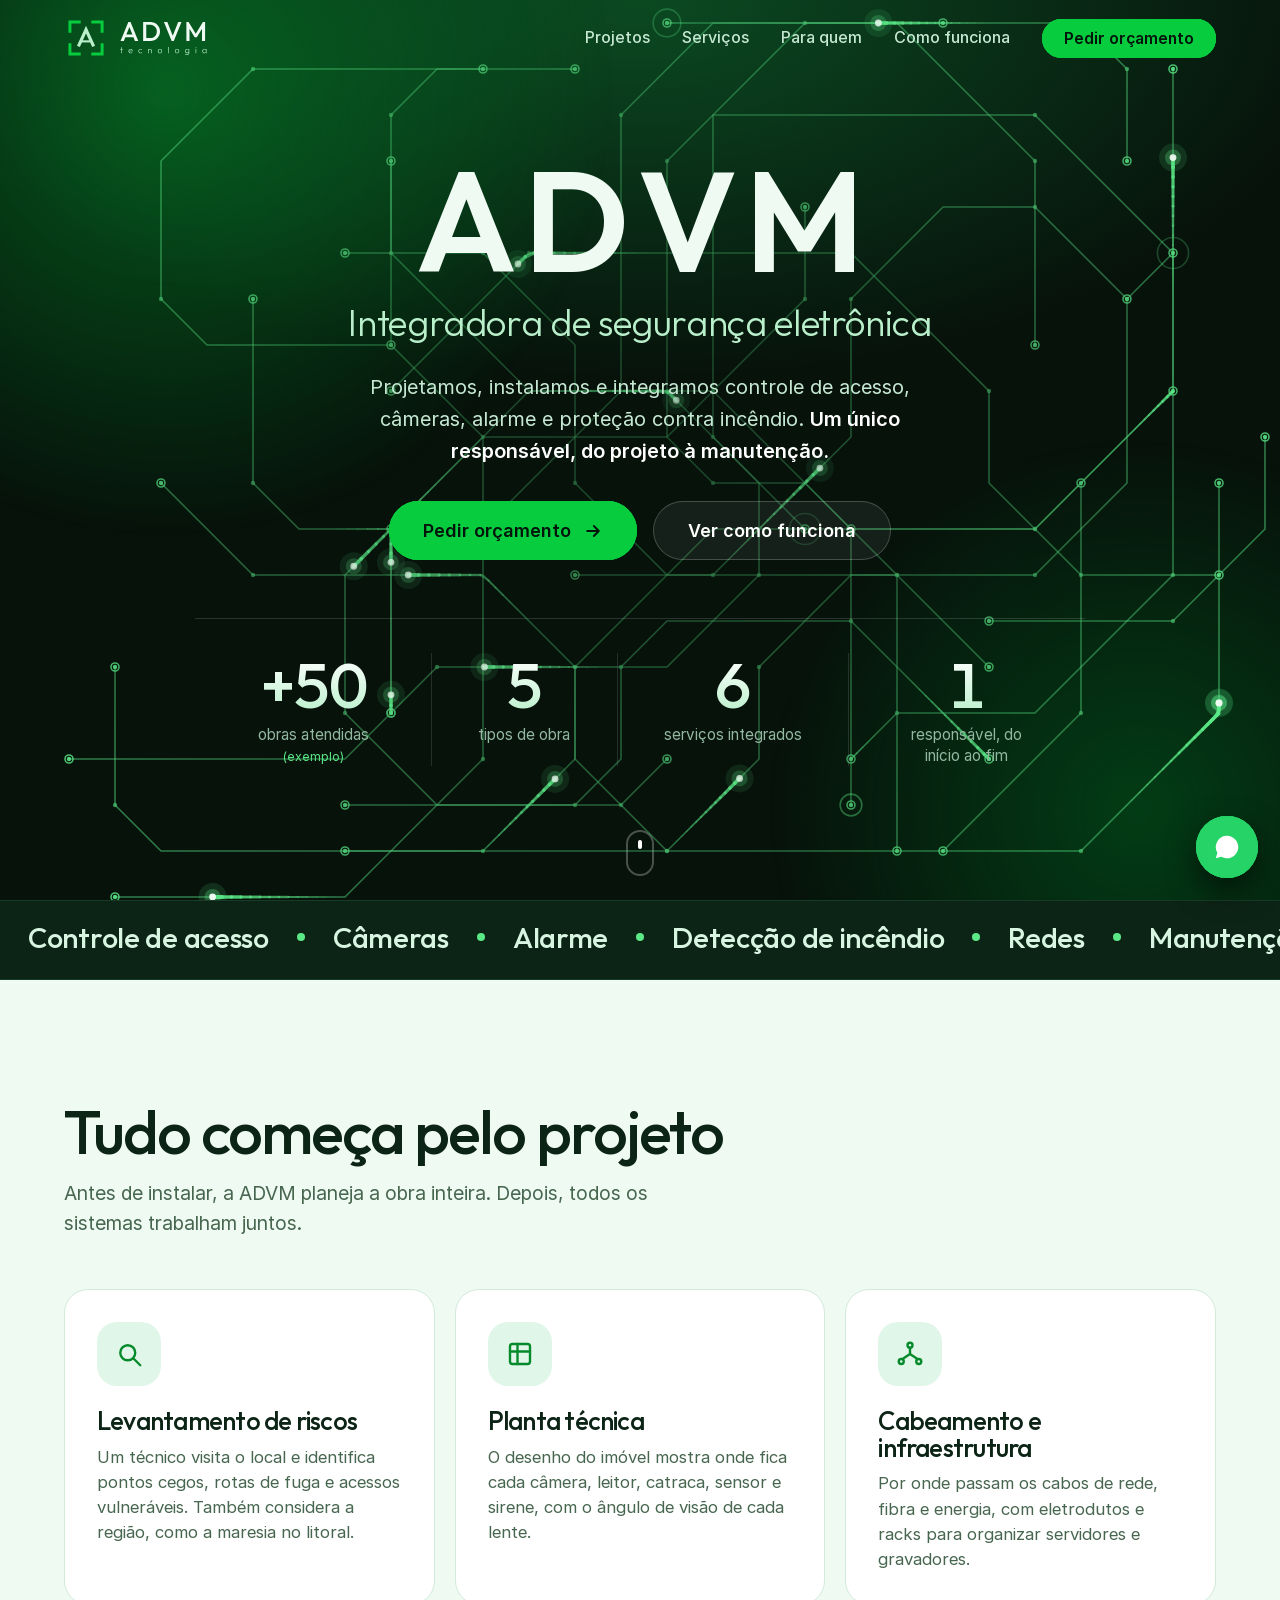
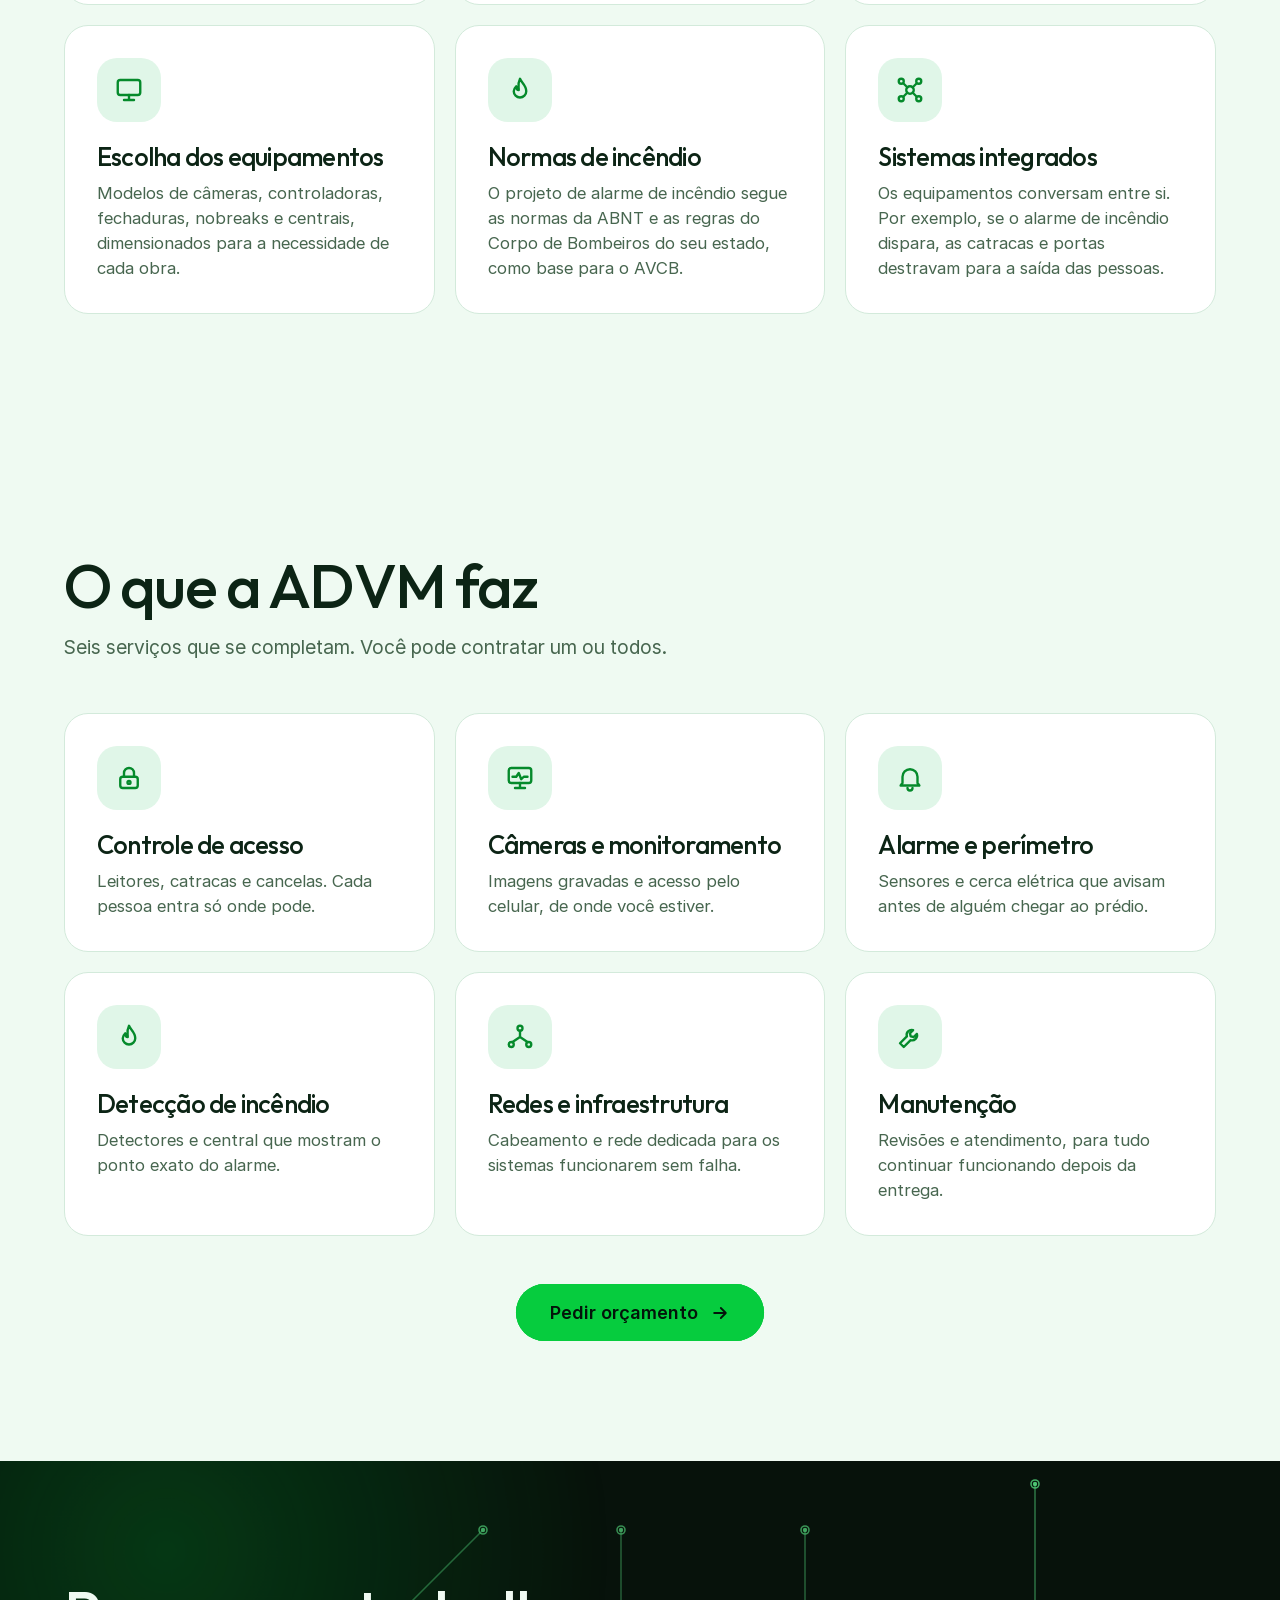
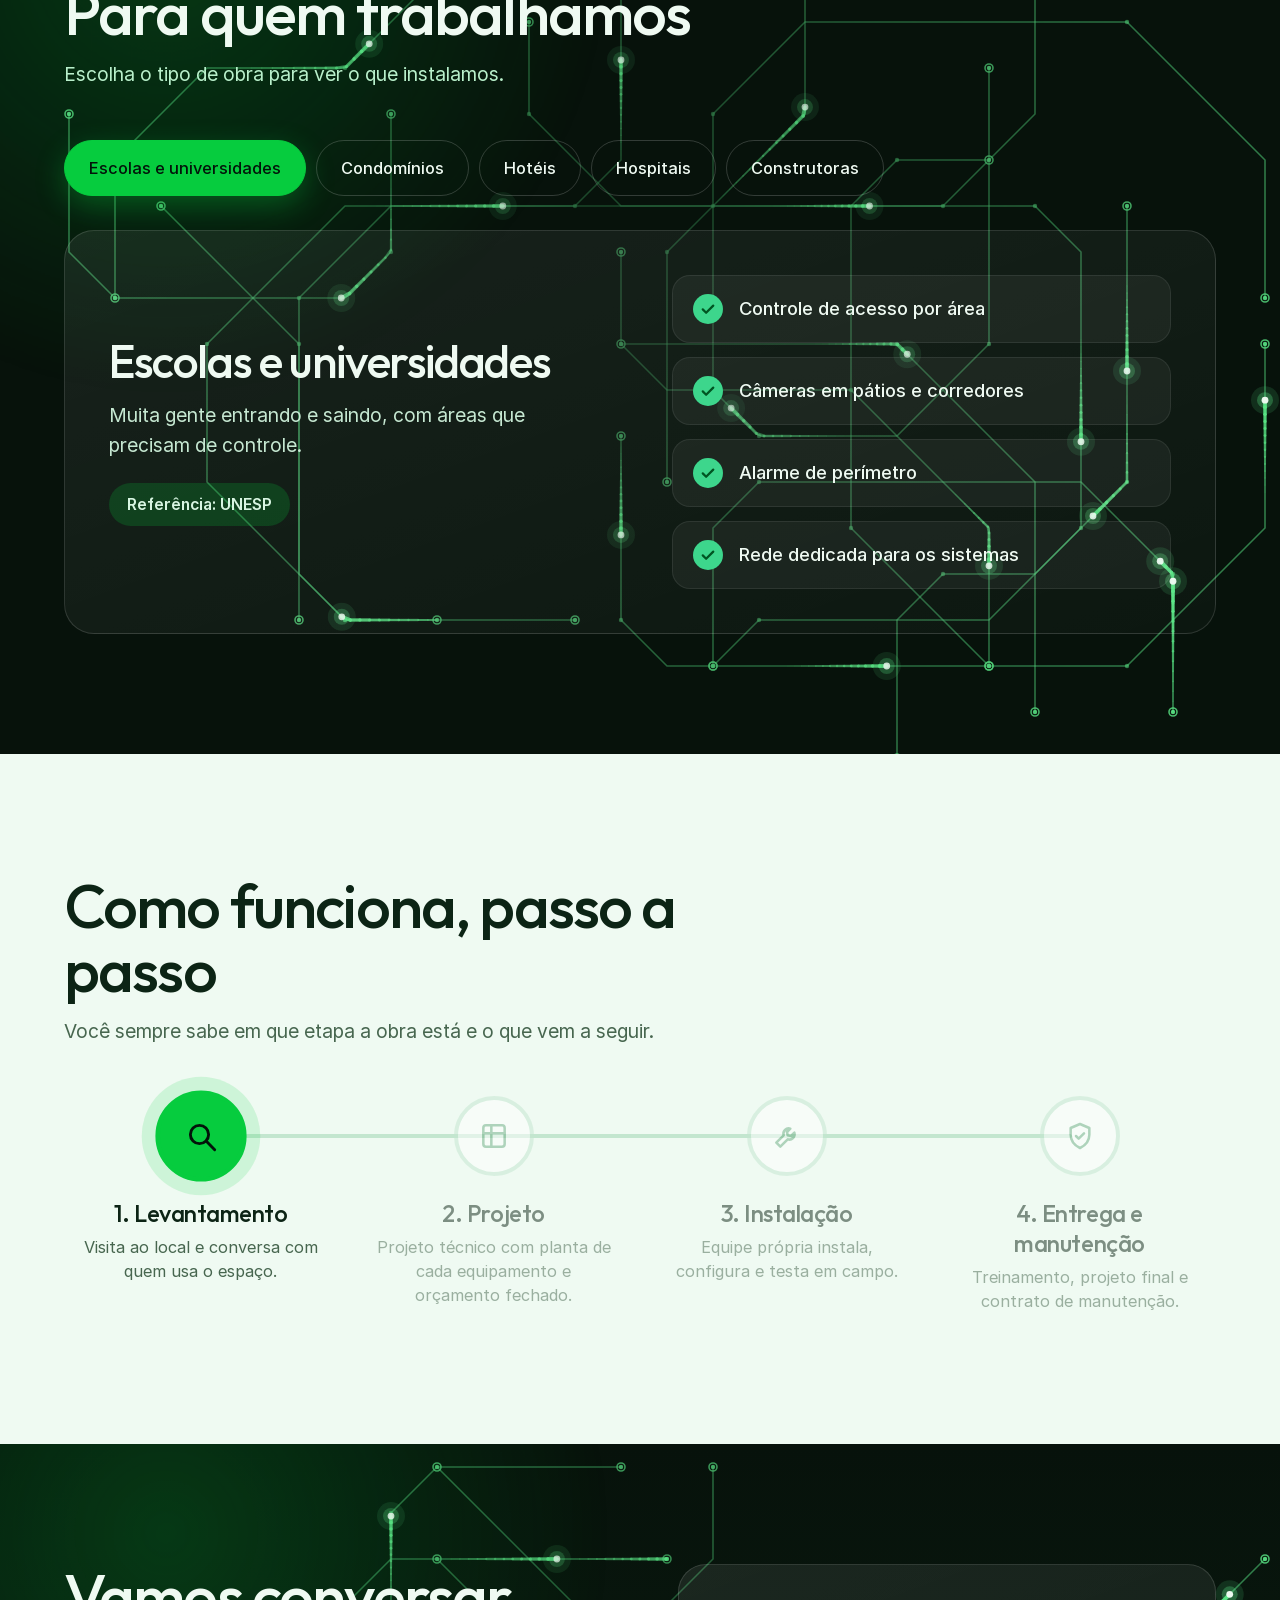
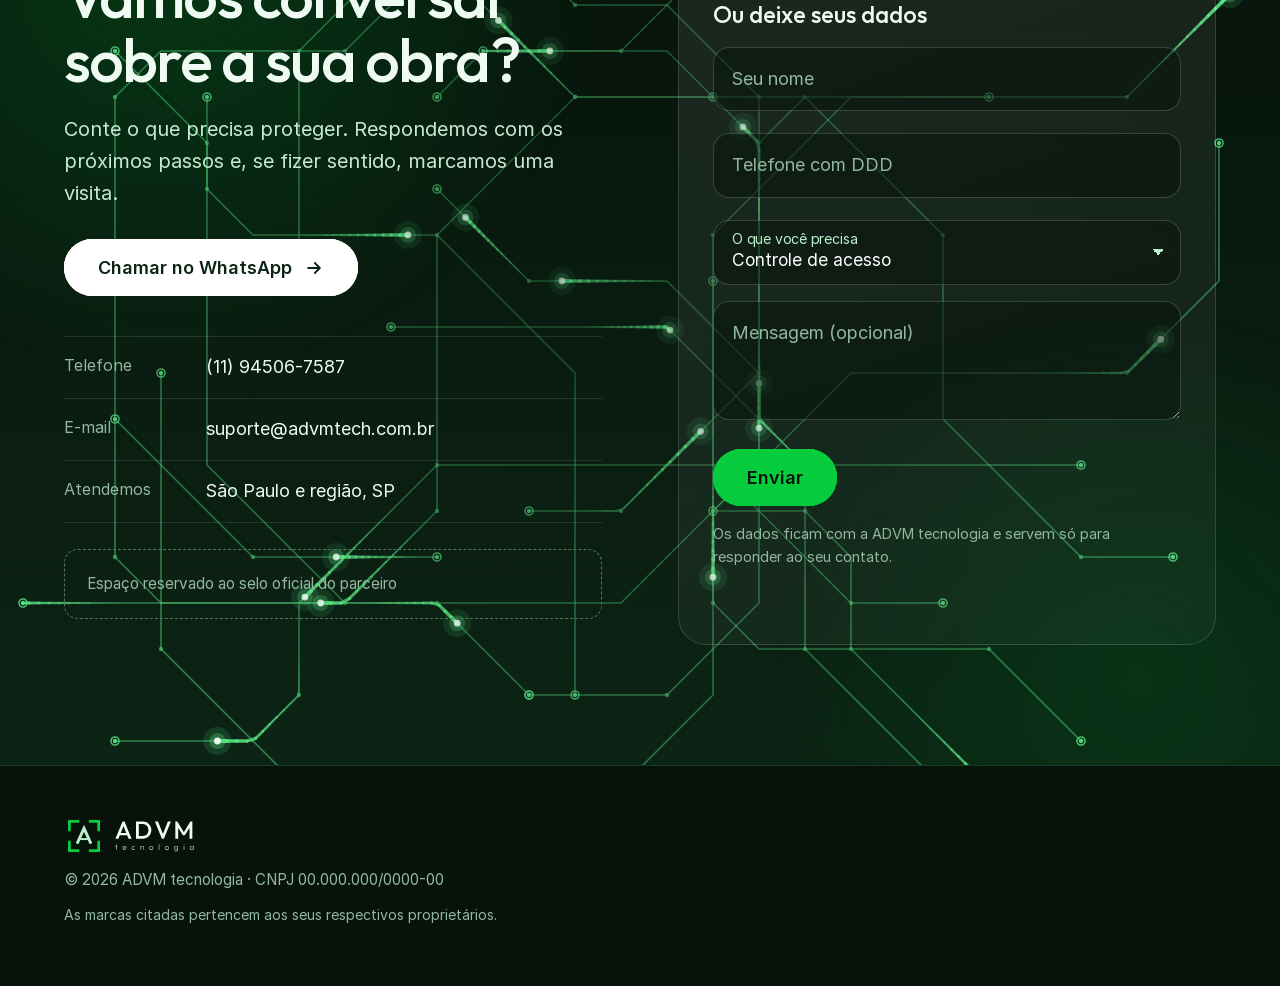
==== commit 6861d324: "Remove botão de testar cores, favicon verde e pacote para HostGator Co-Authored-By: Claude Sonnet 5." ====
--- a/index.html
+++ b/index.html
@@ -6,6 +6,9 @@
 <title>ADVM tecnologia | Segurança eletrônica do projeto à manutenção</title>
 <meta name="description" content="Projeto, instalação e manutenção de controle de acesso, câmeras, alarme e detecção de incêndio para condomínios, escolas, hotéis e hospitais.">
 <meta name="theme-color" content="#07120b">
+<meta property="og:title" content="ADVM tecnologia | Segurança eletrônica do projeto à manutenção">
+<meta property="og:description" content="Projeto, instalação e manutenção de controle de acesso, câmeras, alarme e detecção de incêndio.">
+<meta property="og:type" content="website">
 <link rel="icon" href="assets/favicon.svg" type="image/svg+xml">
 <link rel="stylesheet" href="style.css">
 </head>
@@ -148,9 +151,8 @@
 </section>
 </main>
 
-<footer class="foot"><div class="wrap"><img src="assets/logo-horizontal-tema-verde.svg" alt="ADVM tecnologia" width="150" height="40"><p>© <span id="ano"></span> ADVM tecnologia · CNPJ 00.000.000/0000-00</p><p class="mut">Protótipo: textos, nomes e dados de contato são exemplos. As marcas citadas pertencem aos seus respectivos proprietários.</p></div></footer>
+<footer class="foot"><div class="wrap"><img src="assets/logo-horizontal-tema-verde.svg" alt="ADVM tecnologia" width="150" height="40"><p>© <span id="ano"></span> ADVM tecnologia · CNPJ 00.000.000/0000-00</p><p class="mut">As marcas citadas pertencem aos seus respectivos proprietários.</p></div></footer>
 
-<div class="theme" id="theme" role="group" aria-label="Testar as cores do site"><span>Testar cores</span><button data-t="verde" style="--c1:#06cc3e;--c2:#b9f0cb" aria-label="Verde Intelbras" title="Verde Intelbras"></button><button data-t="violeta" style="--c1:#7c35fd;--c2:#c9bff2" aria-label="Violeta" title="Violeta"></button><button data-t="oliva" style="--c1:#c9a24a;--c2:#5e694f" aria-label="Oliva e dourado" title="Oliva e dourado"></button><button data-t="azul" style="--c1:#2f7bff;--c2:#0f2744" aria-label="Azul-marinho" title="Azul-marinho"></button></div>
 <a class="wafab btn--pulse" id="fab" href="#" target="_blank" rel="noopener" aria-label="Chamar no WhatsApp"><svg viewBox="0 0 24 24" aria-hidden="true"><path d="M12 3a9 9 0 0 0-7.7 13.6L3 21l4.5-1.2A9 9 0 1 0 12 3Z"/></svg></a>
 <script src="script.js"></script>
 </body>
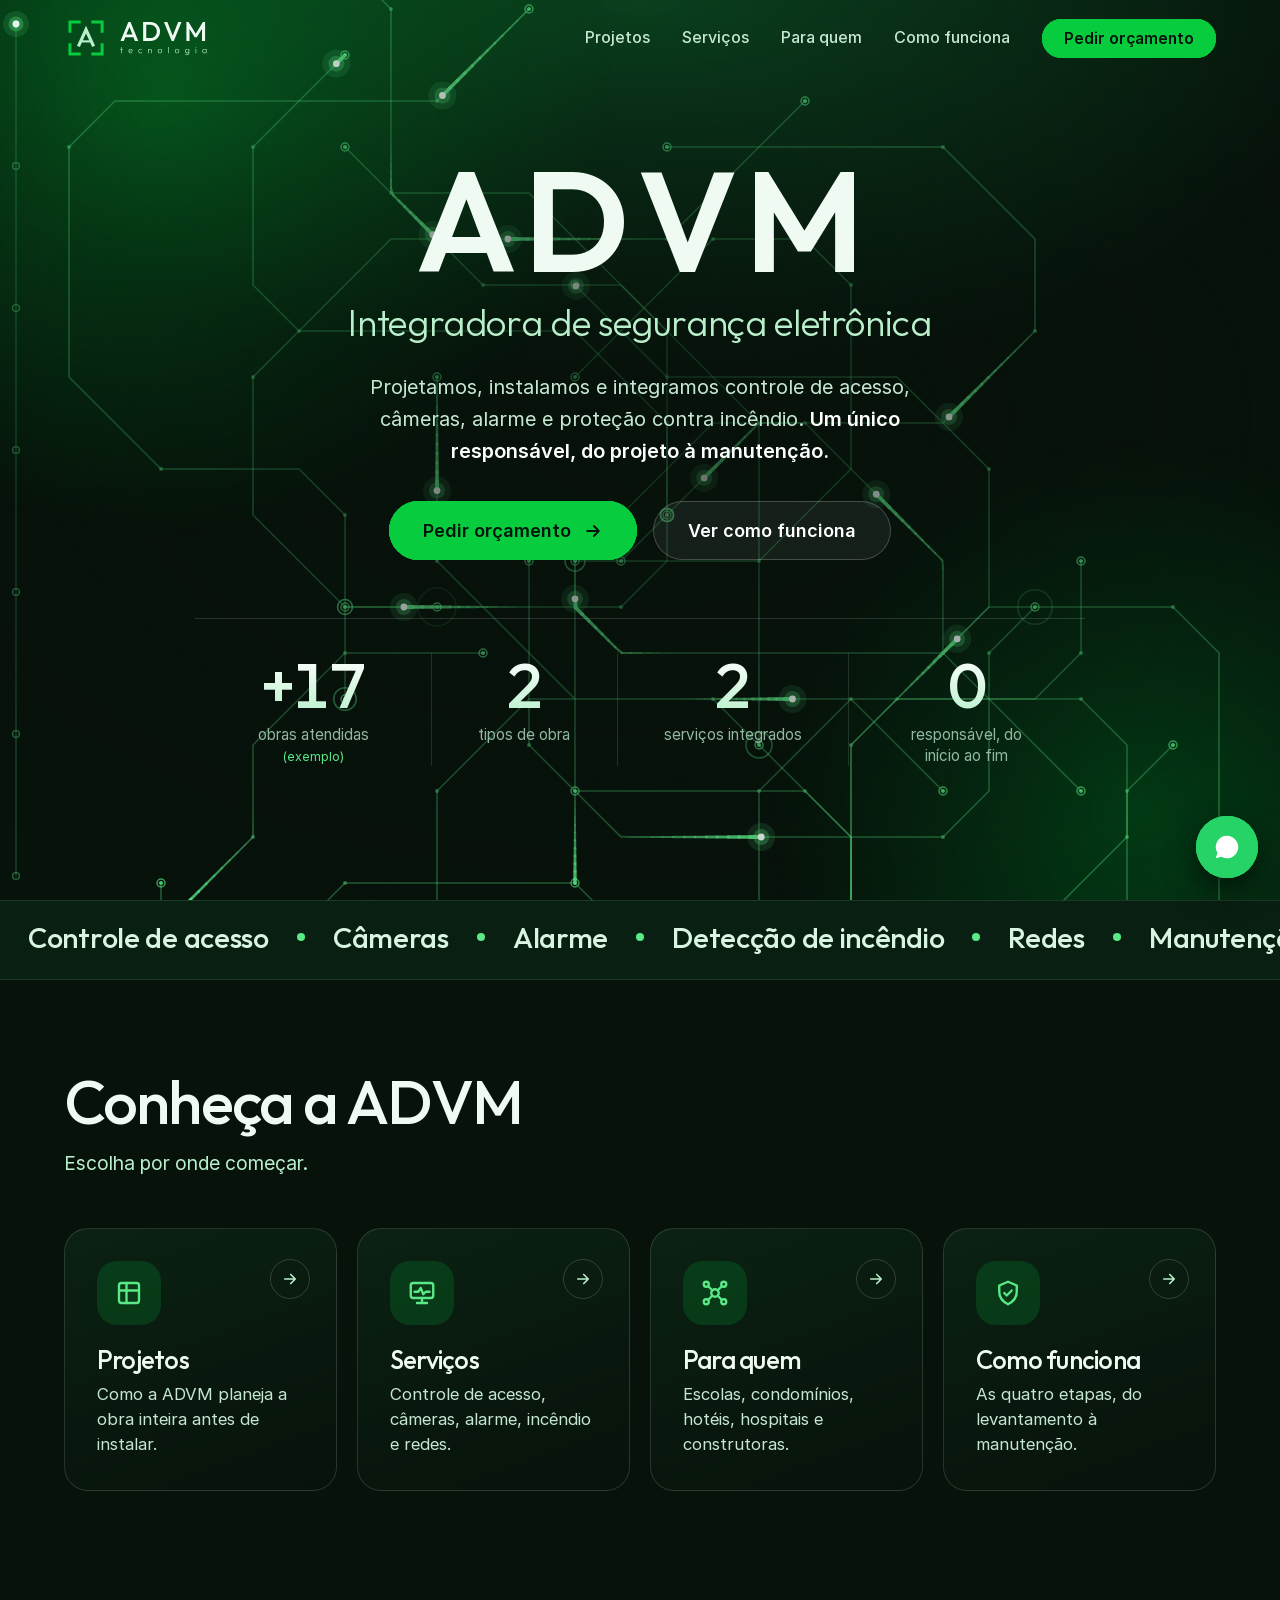
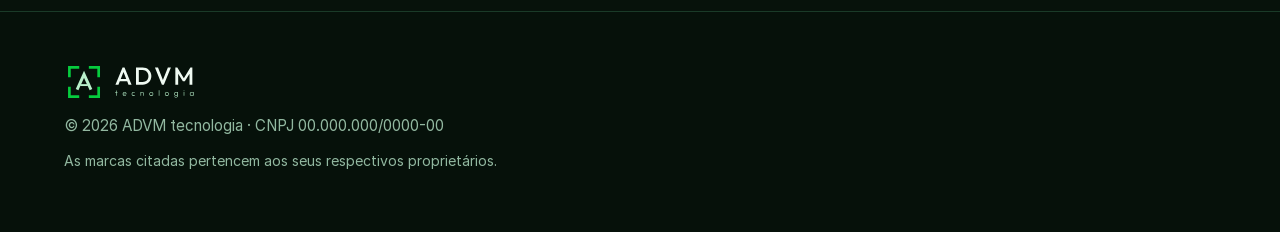
==== commit 862f8084: "Site em páginas com abertura do A encaixando na câmera e circuitos que descem com a rolagem Co-Autho" ====
--- a/index.html
+++ b/index.html
@@ -14,22 +14,36 @@
 </head>
 <body>
 <a class="skip" href="#conteudo">Ir para o conteúdo</a>
-<div class="progress" id="progress" aria-hidden="true"></div>
+<div class="aurora" aria-hidden="true"><i></i><i></i></div>
+<canvas class="bg" id="bg" aria-hidden="true"></canvas>
+<div class="vig" aria-hidden="true"></div>
 <div class="cur" id="cur" aria-hidden="true"></div>
 
+<div class="intro boot" id="intro" aria-hidden="true">
+  <div class="intro__in">
+    <svg class="mark" viewBox="0 0 100 100" focusable="false">
+      <g class="mk-leads"><path pathLength="1" class="mk-lead" d="M12 12L-8 -8"/><path pathLength="1" class="mk-lead" d="M88 12L108 -8"/><path pathLength="1" class="mk-lead" d="M88 88L108 108"/><path pathLength="1" class="mk-lead" d="M12 88L-8 108"/></g>
+      <circle class="mk-pad" cx="-8" cy="-8" r="2.6"/><circle class="mk-pad" cx="108" cy="-8" r="2.6"/><circle class="mk-pad" cx="108" cy="108" r="2.6"/><circle class="mk-pad" cx="-8" cy="108" r="2.6"/>
+      <circle class="mk-ring" cx="50" cy="50" r="30"/>
+      <g class="mk-frame"><path d="M12 34V12H34"/><path d="M66 12H88V34"/><path d="M88 66V88H66"/><path d="M34 88H12V66"/></g>
+      <g class="mk-a"><path d="M32 70L50 30L68 70"/><path d="M40 58H60"/></g>
+    </svg>
+    <p class="intro__t" id="introT">ADVM tecnologia</p>
+  </div>
+</div>
+<noscript><style>.intro{display:none!important}</style></noscript>
+
 <header class="top" id="top">
-  <a class="brand" href="#inicio" aria-label="ADVM tecnologia, início"><img src="assets/logo-horizontal-tema-verde.svg" alt="ADVM tecnologia" width="190" height="50"></a>
+  <a class="brand" href="#inicio" data-r="inicio" aria-label="ADVM tecnologia, início"><img src="assets/logo-horizontal-tema-verde.svg" alt="ADVM tecnologia" width="190" height="50"></a>
   <nav class="nav" id="nav" aria-label="Principal">
-    <a href="#projetos" data-spy>Projetos</a><a href="#servicos" data-spy>Serviços</a><a href="#obras" data-spy>Para quem</a><a href="#etapas" data-spy>Como funciona</a><a href="#contato" class="btn btn--sm btn--pulse nav__cta" data-spy>Pedir orçamento</a>
+    <a href="#projetos" data-r="projetos">Projetos</a><a href="#servicos" data-r="servicos">Serviços</a><a href="#obras" data-r="obras">Para quem</a><a href="#etapas" data-r="etapas">Como funciona</a><a href="#contato" data-r="contato" class="btn btn--sm btn--pulse nav__cta">Pedir orçamento</a>
   </nav>
   <button class="burger" id="burger" aria-label="Abrir menu" aria-expanded="false" aria-controls="nav"><span></span><span></span></button>
 </header>
 
-<main id="conteudo">
-<!-- ============ INÍCIO ============ -->
-<section class="hero" id="inicio">
-  <div class="aurora" aria-hidden="true"><i></i><i></i></div>
-  <canvas class="circuit" data-density="1.4" data-calm="1" data-interactive="1" aria-hidden="true"></canvas>
+<main id="conteudo" tabindex="-1">
+<section class="view on" id="v-inicio" data-name="inicio">
+<div class="hero">
   <div class="wrap hero__c">
     <h1>
       <span class="l1">ADVM</span>
@@ -48,16 +62,27 @@
       <div><dt data-count="1">0</dt><dd>responsável, do início ao fim</dd></div>
     </dl>
   </div>
-  <a href="#faixa" class="scroll" aria-label="Rolar para baixo"><span></span></a>
-</section>
+</div>
 
 <div class="band" id="faixa" aria-label="Serviços"><div class="band__t">
   <span>Controle de acesso</span><i></i><span>Câmeras</span><i></i><span>Alarme</span><i></i><span>Detecção de incêndio</span><i></i><span>Redes</span><i></i><span>Manutenção</span><i></i>
   <span>Controle de acesso</span><i></i><span>Câmeras</span><i></i><span>Alarme</span><i></i><span>Detecção de incêndio</span><i></i><span>Redes</span><i></i><span>Manutenção</span><i></i>
 </div></div>
 
-<!-- ============ PROJETOS ============ -->
-<section class="sec sec--light" id="projetos">
+<div class="sec sec--tight">
+  <div class="wrap">
+    <div class="head" data-reveal><h2>Conheça a ADVM</h2><p class="sub">Escolha por onde começar.</p></div>
+    <ul class="grid grid--4">
+      <li data-reveal style="--d:0.0s"><a class="card card--link" href="#projetos"><span class="ic"><svg viewBox="0 0 24 24"><rect x="4" y="4" width="16" height="16" rx="2"/><path d="M4 10h16M10 4v16"/></svg></span><h3>Projetos</h3><p>Como a ADVM planeja a obra inteira antes de instalar.</p><span class="card__go" aria-hidden="true"><svg viewBox="0 0 24 24"><path d="M5 12h14M13 6l6 6-6 6"/></svg></span></a></li>
+      <li data-reveal style="--d:0.07s"><a class="card card--link" href="#servicos"><span class="ic"><svg viewBox="0 0 24 24"><rect x="3" y="4" width="18" height="12" rx="2"/><path d="M8 20h8M12 16v4M6 11h3l2-3 2 5 2-2h3"/></svg></span><h3>Serviços</h3><p>Controle de acesso, câmeras, alarme, incêndio e redes.</p><span class="card__go" aria-hidden="true"><svg viewBox="0 0 24 24"><path d="M5 12h14M13 6l6 6-6 6"/></svg></span></a></li>
+      <li data-reveal style="--d:0.14s"><a class="card card--link" href="#obras"><span class="ic"><svg viewBox="0 0 24 24"><circle cx="12" cy="12" r="3"/><circle cx="5" cy="5" r="2"/><circle cx="19" cy="5" r="2"/><circle cx="5" cy="19" r="2"/><circle cx="19" cy="19" r="2"/><path d="M7 7l3 3M17 7l-3 3M7 17l3-3M17 17l-3-3"/></svg></span><h3>Para quem</h3><p>Escolas, condomínios, hotéis, hospitais e construtoras.</p><span class="card__go" aria-hidden="true"><svg viewBox="0 0 24 24"><path d="M5 12h14M13 6l6 6-6 6"/></svg></span></a></li>
+      <li data-reveal style="--d:0.21s"><a class="card card--link" href="#etapas"><span class="ic"><svg viewBox="0 0 24 24"><path d="M12 3l7 3v5c0 5-3 8-7 10-4-2-7-5-7-10V6z"/><path d="M9 12l2 2 4-4"/></svg></span><h3>Como funciona</h3><p>As quatro etapas, do levantamento à manutenção.</p><span class="card__go" aria-hidden="true"><svg viewBox="0 0 24 24"><path d="M5 12h14M13 6l6 6-6 6"/></svg></span></a></li>
+    </ul>
+  </div>
+</div>
+</section>
+
+<section class="view sec sec--light" id="v-projetos" data-name="projetos">
   <div class="wrap">
     <div class="head" data-reveal><h2>Tudo começa pelo projeto</h2><p class="sub">Antes de instalar, a ADVM planeja a obra inteira. Depois, todos os sistemas trabalham juntos.</p></div>
     <ul class="grid">
@@ -68,11 +93,11 @@
       <li class="card" data-reveal style="--d:0.28s"><span class="ic"><svg viewBox="0 0 24 24"><path d="M12 3c1 3 5 5 5 10a5 5 0 0 1-10 0c0-2 1-3 2-4 0 2 1 3 2 3 0-3-1-5 1-9z"/></svg></span><h3>Normas de incêndio</h3><p>O projeto de alarme de incêndio segue as normas da ABNT e as regras do Corpo de Bombeiros do seu estado, como base para o AVCB.</p></li>
       <li class="card" data-reveal style="--d:0.35s"><span class="ic"><svg viewBox="0 0 24 24"><circle cx="12" cy="12" r="3"/><circle cx="5" cy="5" r="2"/><circle cx="19" cy="5" r="2"/><circle cx="5" cy="19" r="2"/><circle cx="19" cy="19" r="2"/><path d="M7 7l3 3M17 7l-3 3M7 17l3-3M17 17l-3-3"/></svg></span><h3>Sistemas integrados</h3><p>Os equipamentos conversam entre si. Por exemplo, se o alarme de incêndio dispara, as catracas e portas destravam para a saída das pessoas.</p></li>
     </ul>
+    <div class="cta-row" data-reveal><a href="#servicos" class="btn btn--lg btn--ghost magnet">Próximo: Serviços<svg viewBox="0 0 24 24" aria-hidden="true"><path d="M5 12h14M13 6l6 6-6 6"/></svg></a></div>
   </div>
 </section>
 
-<!-- ============ SERVIÇOS ============ -->
-<section class="sec sec--light" id="servicos">
+<section class="view sec sec--light" id="v-servicos" data-name="servicos">
   <div class="wrap">
     <div class="head" data-reveal><h2>O que a ADVM faz</h2><p class="sub">Seis serviços que se completam. Você pode contratar um ou todos.</p></div>
     <ul class="grid">
@@ -83,14 +108,11 @@
       <li class="card" data-reveal style="--d:.28s"><span class="ic"><svg viewBox="0 0 24 24"><circle cx="12" cy="5" r="2"/><circle cx="5" cy="18" r="2"/><circle cx="19" cy="18" r="2"/><path d="M12 7v5M12 12l-6 4M12 12l6 4"/></svg></span><h3>Redes e infraestrutura</h3><p>Cabeamento e rede dedicada para os sistemas funcionarem sem falha.</p></li>
       <li class="card" data-reveal style="--d:.35s"><span class="ic"><svg viewBox="0 0 24 24"><path d="M14.5 6.5a4 4 0 0 0-5 5L4 17l3 3 5.5-5.5a4 4 0 0 0 5-5l-2.5 2.5-2.5-.5-.5-2.5z"/></svg></span><h3>Manutenção</h3><p>Revisões e atendimento, para tudo continuar funcionando depois da entrega.</p></li>
     </ul>
-    <div class="cta-row" data-reveal><a href="#contato" class="btn btn--lg btn--pulse magnet">Pedir orçamento<svg viewBox="0 0 24 24" aria-hidden="true"><path d="M5 12h14M13 6l6 6-6 6"/></svg></a></div>
+    <div class="cta-row cta-row--2" data-reveal><a href="#obras" class="btn btn--lg btn--ghost magnet">Próximo: Para quem<svg viewBox="0 0 24 24" aria-hidden="true"><path d="M5 12h14M13 6l6 6-6 6"/></svg></a><a href="#contato" class="btn btn--lg btn--pulse magnet">Pedir orçamento<svg viewBox="0 0 24 24" aria-hidden="true"><path d="M5 12h14M13 6l6 6-6 6"/></svg></a></div>
   </div>
 </section>
 
-<!-- ============ PARA QUEM ============ -->
-<section class="sec sec--dark" id="obras">
-  <div class="aurora aurora--soft" aria-hidden="true"><i></i></div>
-  <canvas class="circuit" data-density="1" data-calm="1" aria-hidden="true"></canvas>
+<section class="view sec sec--dark" id="v-obras" data-name="obras">
   <div class="wrap">
     <div class="head" data-reveal><h2>Para quem trabalhamos</h2><p class="sub">Escolha o tipo de obra para ver o que instalamos.</p></div>
     <div class="tabs" role="tablist" aria-label="Tipo de obra" data-reveal>
@@ -105,11 +127,11 @@
       <div class="tp__l"><h3 id="tpT"></h3><p id="tpD"></p><span class="ref" id="tpR"></span></div>
       <ul class="tp__r" id="tpL"></ul>
     </div>
+    <div class="cta-row" data-reveal><a href="#etapas" class="btn btn--lg btn--ghost magnet">Próximo: Como funciona<svg viewBox="0 0 24 24" aria-hidden="true"><path d="M5 12h14M13 6l6 6-6 6"/></svg></a></div>
   </div>
 </section>
 
-<!-- ============ COMO FUNCIONA ============ -->
-<section class="sec sec--light" id="etapas">
+<section class="view sec sec--light" id="v-etapas" data-name="etapas">
   <div class="wrap">
     <div class="head" data-reveal><h2>Como funciona, passo a passo</h2><p class="sub">Você sempre sabe em que etapa a obra está e o que vem a seguir.</p></div>
     <div class="flow" id="flow" data-reveal>
@@ -121,13 +143,11 @@
         <li><button class="fs" data-i="3"><span class="n"><svg viewBox="0 0 24 24"><path d="M12 3l7 3v5c0 5-3 8-7 10-4-2-7-5-7-10V6z"/><path d="M9 12l2 2 4-4"/></svg></span><b>4. Entrega e manutenção</b><span>Treinamento, projeto final e contrato de manutenção.</span></button></li>
       </ol>
     </div>
+    <div class="cta-row" data-reveal><a href="#contato" class="btn btn--lg btn--pulse magnet">Pedir orçamento<svg viewBox="0 0 24 24" aria-hidden="true"><path d="M5 12h14M13 6l6 6-6 6"/></svg></a></div>
   </div>
 </section>
 
-<!-- ============ CONTATO ============ -->
-<section class="contato" id="contato">
-  <div class="aurora aurora--soft" aria-hidden="true"><i></i><i></i></div>
-  <canvas class="circuit" data-density="1.1" data-calm="1" aria-hidden="true"></canvas>
+<section class="view sec contato" id="v-contato" data-name="contato">
   <div class="wrap contato__g">
     <div>
       <h2>Vamos conversar sobre a sua obra?</h2>
--- a/style.css
+++ b/style.css
@@ -16,7 +16,7 @@
 @media(max-width:640px){.theme{left:12px;bottom:14px;padding:6px 8px 6px 12px}.theme span{display:none}}
 
 *{box-sizing:border-box;margin:0;padding:0}
-html{scroll-behavior:smooth;scroll-padding-top:76px;overflow-x:clip}
+html{overflow-x:clip}
 body{background:var(--noite);color:var(--nev);font:400 1.125rem/1.6 var(--f2);-webkit-font-smoothing:antialiased}
 a{color:inherit}button{font:inherit;color:inherit;cursor:pointer;border:0;background:none;text-align:left}
 h1,h2,h3{font-family:var(--f1);font-weight:500;letter-spacing:-.03em;line-height:1.04}
@@ -51,7 +51,7 @@
 .btn--wa{background:#fff;color:var(--ameixa)}.btn--wa:hover{background:#fff;box-shadow:0 10px 40px #ffffff44}.btn--wa::before,.btn--wa::after{background:#fff}
 
 /* aurora */
-.aurora{position:absolute;inset:0;overflow:hidden;pointer-events:none}
+.aurora{position:fixed;inset:0;z-index:0;overflow:hidden;pointer-events:none}
 .aurora i{position:absolute;border-radius:50%;will-change:transform}
 .aurora i:nth-child(1){width:70vw;height:70vw;left:-22vw;top:-28vw;background:radial-gradient(closest-side,var(--a1),transparent);opacity:.6;animation:drift1 18s ease-in-out infinite alternate}
 .aurora i:nth-child(2){width:58vw;height:58vw;right:-18vw;bottom:-22vw;background:radial-gradient(closest-side,var(--a2),transparent);opacity:.6;animation:drift2 22s ease-in-out infinite alternate}
@@ -68,8 +68,8 @@
 .hero h1 .l2{display:block;margin-top:14px;font-size:clamp(1.35rem,3vw,2.3rem);font-weight:300;letter-spacing:-.01em;line-height:1.2;color:var(--lav)}
 .lead{max-width:48ch;color:var(--lt2);font-size:1.25rem;margin:24px 0 34px}.lead strong{color:#fff;font-weight:600}
 .hero__cta{display:flex;gap:16px;flex-wrap:wrap}
-.hero h1,.hero .pill,.hero .lead,.hero__cta{animation:fadeUp .9s var(--ease) both}
-.hero .pill{animation-delay:.05s}.hero h1{animation-delay:.15s}.hero .lead{animation-delay:.3s}.hero__cta{animation-delay:.45s}
+.view.enter .hero h1,.view.enter .hero .lead,.view.enter .hero__cta,.view.enter .stats{animation:fadeUp .9s var(--ease) both}
+.view.enter .hero h1{animation-delay:.05s}.view.enter .hero .lead{animation-delay:.2s}.view.enter .hero__cta{animation-delay:.35s}.view.enter .stats{animation-delay:.5s}
 @keyframes fadeUp{from{opacity:0;transform:translateY(28px)}}
 .scroll{position:absolute;left:50%;bottom:24px;width:28px;height:46px;border:2px solid #ffffff44;border-radius:20px;transform:translateX(-50%)}
 .scroll span{position:absolute;left:50%;top:8px;width:4px;height:9px;margin-left:-2px;border-radius:2px;background:#fff;animation:wheel 1.8s infinite}
@@ -77,12 +77,12 @@
 
 
 /* hero centrado com faixas */
-.hero{text-align:center;background:radial-gradient(ellipse 80% 60% at 50% 0,var(--glow) 0,transparent 70%),var(--noite)}
+.hero{text-align:center}
 .hero__c{position:relative;z-index:2;display:flex;flex-direction:column;align-items:center}
 .eyebrow{font:600 .86rem var(--f2);letter-spacing:.22em;text-transform:uppercase;color:var(--lav);margin-bottom:26px}
 .hero .lead{margin:26px auto 34px;max-width:46ch}
 .hero__cta{justify-content:center}
-.cur{position:fixed;left:0;top:0;width:38px;height:38px;margin:-19px 0 0 -19px;border-radius:50%;border:2px solid var(--vio2);background:color-mix(in srgb,var(--vio2) 12%,transparent);pointer-events:none;z-index:130;opacity:0;transition:opacity .3s,width .25s,height .25s,margin .25s,background .25s}
+.cur{position:fixed;left:0;top:0;width:38px;height:38px;margin:-19px 0 0 -19px;border-radius:50%;border:2px solid var(--vio2);background:color-mix(in srgb,var(--vio2) 12%,transparent);pointer-events:none;z-index:330;opacity:0;transition:opacity .3s,width .25s,height .25s,margin .25s,background .25s}
 .cur.on{opacity:1}.cur.big{width:64px;height:64px;margin:-32px 0 0 -32px;background:color-mix(in srgb,var(--vio2) 20%,transparent)}
 @media(hover:none){.cur{display:none}}
 .stats{display:grid;grid-template-columns:repeat(4,auto);justify-content:center;margin-top:58px;border-top:1px solid color-mix(in srgb,#fff 14%,transparent);padding-top:34px}
@@ -90,9 +90,9 @@
 .stats dt{font:500 clamp(2.6rem,5vw,4rem)/1 var(--f1);letter-spacing:-.02em;font-variant-numeric:tabular-nums;background:linear-gradient(180deg,#fff,var(--lav));-webkit-background-clip:text;background-clip:text;color:transparent}
 .stats dd{color:var(--mut);font-size:.95rem;max-width:16ch;margin:8px auto 0;line-height:1.35}
 .stats [data-exemplo] dd::after{content:" (exemplo)";color:var(--vio2);font-size:.82em}
-.circuit{position:absolute;inset:0;width:100%;height:100%;pointer-events:none;z-index:1}
+.bg{position:fixed;left:0;top:0;width:100%;pointer-events:none;z-index:0}
 .sec--dark>.wrap,.contato>.wrap{position:relative;z-index:2}
-.band{background:var(--ameixa);border-block:1px solid var(--ln);overflow:hidden;white-space:nowrap;padding:22px 0;position:relative;z-index:3}
+.band{background:color-mix(in srgb,var(--ameixa) 72%,transparent);border-block:1px solid var(--ln);overflow:hidden;white-space:nowrap;padding:22px 0;position:relative;z-index:3}
 .band__t{display:inline-flex;align-items:center;animation:mq 36s linear infinite}
 .band span{font:500 clamp(1.3rem,2.4vw,1.8rem)/1 var(--f1);letter-spacing:-.01em;padding:0 28px;color:var(--lt)}
 .band i{width:8px;height:8px;border-radius:50%;background:var(--vio2);flex:none}
@@ -100,21 +100,21 @@
 
 /* seções */
 .sec{position:relative;padding:120px 0}
-.sec--light{background:var(--nev);color:var(--ameixa)}
-.sec--dark{background:var(--noite);overflow:hidden}
+.sec--light{color:var(--nev)}
+.sec--dark{overflow:hidden}
 .head{margin-bottom:50px;position:relative}.head h2{font-size:clamp(2.3rem,4.8vw,4rem);max-width:18ch}
-.sub{margin-top:14px;max-width:52ch;color:var(--mut-l);font-size:1.2rem}.sec--dark .sub{color:var(--lav)}
+.sub{margin-top:14px;max-width:52ch;color:var(--lav);font-size:1.2rem}
 [data-reveal]{opacity:0;transform:translateY(34px);transition:opacity .8s var(--ease),transform .8s var(--ease);transition-delay:var(--d,0s)}
 [data-reveal].in{opacity:1;transform:none}
 
 /* serviços */
 .grid{list-style:none;display:grid;grid-template-columns:repeat(3,1fr);gap:20px}
-.card{position:relative;padding:32px;border-radius:24px;background:#fff;border:1px solid var(--card-b);transition:transform .4s var(--ease),box-shadow .4s,border-color .4s,opacity .8s var(--ease)}
-.card:hover{transform:translateY(-8px);box-shadow:0 26px 50px color-mix(in srgb,var(--vio) 15%,transparent);border-color:var(--card-bh)}
-.card .ic{display:grid;place-items:center;width:64px;height:64px;border-radius:20px;background:var(--tint);margin-bottom:22px;transition:background .4s,transform .5s var(--ease)}
-.card .ic svg{width:30px;height:30px;fill:none;stroke:var(--vio-d);stroke-width:1.9;stroke-linecap:round;stroke-linejoin:round;transition:stroke .4s}
+.card{position:relative;padding:32px;border-radius:24px;background:linear-gradient(160deg,color-mix(in srgb,var(--ameixa) 88%,transparent),color-mix(in srgb,var(--noite) 82%,transparent));border:1px solid #ffffff22;transition:transform .4s var(--ease),box-shadow .4s,border-color .4s,opacity .8s var(--ease)}
+.card:hover{transform:translateY(-8px);box-shadow:0 26px 50px color-mix(in srgb,var(--vio) 18%,transparent);border-color:var(--vio2)}
+.card .ic{display:grid;place-items:center;width:64px;height:64px;border-radius:20px;background:color-mix(in srgb,var(--vio) 16%,transparent);margin-bottom:22px;transition:background .4s,transform .5s var(--ease)}
+.card .ic svg{width:30px;height:30px;fill:none;stroke:var(--vio2);stroke-width:1.9;stroke-linecap:round;stroke-linejoin:round;transition:stroke .4s}
 .card:hover .ic{background:var(--vio);transform:rotate(-8deg) scale(1.08)}.card:hover .ic svg{stroke:var(--on)}
-.card h3{font-size:1.6rem;margin-bottom:10px}.card p{color:var(--mut-l);font-size:1.05rem;line-height:1.5}
+.card h3{font-size:1.6rem;margin-bottom:10px}.card p{color:var(--lt2);font-size:1.05rem;line-height:1.5}
 .cta-row{margin-top:48px;display:flex;justify-content:center}
 
 /* abas: para quem */
@@ -133,19 +133,19 @@
 
 /* etapas */
 .flow{position:relative}
-.flow__line{position:absolute;left:12.5%;right:12.5%;top:38px;height:4px;border-radius:2px;background:var(--line-l)}
+.flow__line{position:absolute;left:12.5%;right:12.5%;top:38px;height:4px;border-radius:2px;background:#ffffff22}
 .flow__line i{display:block;height:100%;width:0;border-radius:2px;background:var(--vio);box-shadow:0 0 16px color-mix(in srgb,var(--vio) 53%,transparent);transition:width .8s var(--ease)}
 .flow__steps{list-style:none;display:grid;grid-template-columns:repeat(4,1fr);gap:20px;position:relative}
 .fs{display:flex;flex-direction:column;align-items:center;text-align:center;gap:8px;width:100%;padding:0 10px 10px;opacity:.5;transition:opacity .5s}
-.fs .n{display:grid;place-items:center;width:80px;height:80px;border-radius:50%;background:#fff;border:4px solid var(--line-l);margin-bottom:14px;transition:.5s var(--ease)}
-.fs .n svg{width:32px;height:32px;fill:none;stroke:var(--ico-l);stroke-width:1.9;stroke-linecap:round;stroke-linejoin:round;transition:stroke .5s}
-.fs b{font:500 1.5rem var(--f1);letter-spacing:-.02em}.fs>span:last-child{color:var(--mut-l);font-size:1.02rem;line-height:1.45;max-width:24ch}
+.fs .n{display:grid;place-items:center;width:80px;height:80px;border-radius:50%;background:var(--ameixa);border:4px solid #ffffff26;margin-bottom:14px;transition:.5s var(--ease)}
+.fs .n svg{width:32px;height:32px;fill:none;stroke:var(--lav);stroke-width:1.9;stroke-linecap:round;stroke-linejoin:round;transition:stroke .5s}
+.fs b{font:500 1.5rem var(--f1);letter-spacing:-.02em}.fs>span:last-child{color:var(--lt2);font-size:1.02rem;line-height:1.45;max-width:24ch}
 .fs.on,.fs.done{opacity:1}
-.fs.done .n{border-color:var(--vio);background:var(--tint)}.fs.done .n svg{stroke:var(--vio-d)}
+.fs.done .n{border-color:var(--vio);background:color-mix(in srgb,var(--vio) 22%,var(--ameixa))}.fs.done .n svg{stroke:var(--vio2)}
 .fs.on .n{background:var(--vio);border-color:var(--vio);transform:scale(1.14);box-shadow:0 0 0 12px color-mix(in srgb,var(--vio) 14%,transparent)}.fs.on .n svg{stroke:var(--on)}
 
 /* contato */
-.contato{position:relative;background:linear-gradient(180deg,var(--noite),var(--ameixa));padding:120px 0;overflow:hidden}
+.contato{position:relative;padding:120px 0;overflow:hidden}
 .contato__g{position:relative;display:grid;grid-template-columns:1fr 1fr;gap:6vw;align-items:start}
 .contato h2{font-size:clamp(2.3rem,4.8vw,4rem);max-width:13ch}
 .contato .lead{margin:22px 0 30px}
@@ -169,7 +169,7 @@
 #send.okk{background:var(--ok);color:#06331f}#send.okk .t{opacity:0}#send.okk .ok{opacity:1;transform:none;transition:.4s var(--ease);font-size:1.4rem}
 .lgpd{font-size:.9rem;color:var(--mut)}.done{color:var(--ok);font-weight:600;min-height:1.4em}
 
-.foot{background:var(--noite);border-top:1px solid var(--ln);padding:50px 0 60px;color:var(--mut);font-size:.95rem}
+.foot{position:relative;z-index:1;background:color-mix(in srgb,var(--noite) 84%,transparent);border-top:1px solid var(--ln);padding:50px 0 60px;color:var(--mut);font-size:.95rem}
 .foot .wrap{display:grid;gap:12px}.foot img{height:40px;width:auto}.foot .mut{font-size:.88rem;max-width:70ch}
 .wafab{position:fixed;right:22px;bottom:22px;z-index:95;width:62px;height:62px;border-radius:50%;background:#25d366;display:grid;place-items:center;color:#fff;box-shadow:0 12px 30px #0008;transition:transform .3s var(--ease)}
 .wafab:hover{transform:scale(1.1)}.wafab svg{width:30px;height:30px;fill:currentColor}.wafab::before,.wafab::after{background:#25d366!important}
@@ -191,3 +191,56 @@
  html{scroll-behavior:auto}*,*::before,*::after{animation:none!important;transition:none!important}
  [data-reveal]{opacity:1!important;transform:none!important}.btn--pulse::before,.btn--pulse::after{display:none}.cur{display:none}.tp__r li{opacity:1;transform:none}
 }
+
+
+/* ===== v2: páginas, abertura com o A na câmera e circuitos que descem ===== */
+.vig{position:fixed;inset:0;z-index:0;pointer-events:none;background:radial-gradient(ellipse 72% 62% at 50% 46%,color-mix(in srgb,var(--noite) 66%,transparent),transparent 100%)}
+body{background:radial-gradient(ellipse 80% 60% at 50% 0,var(--glow) 0,transparent 70%) fixed,var(--noite)}
+main{position:relative;z-index:1;outline:none;overflow-x:clip}
+.view:not(.on){display:none}
+.view.on{display:block}
+[tabindex="-1"]:focus{outline:none}
+main .view.sec{padding-top:150px;padding-bottom:110px}
+main .sec--tight{padding:90px 0 120px;min-height:0}
+.grid--4{grid-template-columns:repeat(4,1fr)}
+a.card{display:block;text-decoration:none;color:inherit;height:100%}
+.card--link h3{margin-bottom:8px}
+.card__go{position:absolute;right:26px;top:30px;display:grid;place-items:center;width:40px;height:40px;border-radius:50%;border:1px solid #ffffff2a;transition:background .3s,transform .4s var(--ease),border-color .3s}
+.card__go svg{width:18px;height:18px;fill:none;stroke:var(--lav);stroke-width:2.2;stroke-linecap:round;stroke-linejoin:round;transition:stroke .3s}
+.card--link:hover .card__go{background:var(--vio);border-color:var(--vio);transform:translateX(4px)}.card--link:hover .card__go svg{stroke:var(--on)}
+.cta-row--2{gap:16px;flex-wrap:wrap}
+.cta-row{margin-top:56px}
+
+/* abertura: o A encaixa no quadrado da câmera */
+.intro{position:fixed;inset:0;z-index:300;display:grid;place-items:center;background:radial-gradient(circle at 50% 46%,var(--glow) 0,var(--noite) 64%);opacity:0;visibility:hidden;pointer-events:none}
+.intro.show{opacity:1;visibility:visible;pointer-events:auto;transition:opacity .22s}
+.intro.show.out{opacity:0;pointer-events:none;transition:opacity .45s}
+.intro.boot{opacity:1;visibility:visible;pointer-events:auto;animation:bootOut .45s 1.3s forwards}
+@keyframes bootOut{to{opacity:0;visibility:hidden}}
+.intro__in{display:grid;justify-items:center;gap:26px}
+.mark{width:clamp(140px,22vw,210px);height:auto;overflow:visible;fill:none}
+.mk-frame{fill:none;stroke:var(--vio);stroke-width:6.5;stroke-linecap:square;transform-box:fill-box;transform-origin:50% 50%}
+.mk-a{fill:none;stroke:var(--lav);stroke-width:7.5;stroke-linejoin:miter;transform-box:fill-box;transform-origin:50% 50%}
+.mk-ring{fill:none;stroke:var(--vio2);stroke-width:1.6;opacity:0;transform-box:fill-box;transform-origin:50% 50%}
+.mk-lead{fill:none;stroke:var(--vio2);stroke-width:1.6;stroke-linecap:round;stroke-dasharray:1;stroke-dashoffset:1;opacity:0}
+.mk-pad{fill:var(--vio2);opacity:0}
+.intro__t{font:500 1.05rem var(--f1);letter-spacing:.3em;text-transform:uppercase;color:var(--lav)}
+.intro.run .mk-frame,.intro.boot .mk-frame{animation:frameIn .46s cubic-bezier(.2,.8,.2,1) both}
+.intro.run .mk-a,.intro.boot .mk-a{animation:aIn .52s .3s cubic-bezier(.25,.9,.3,1.1) both}
+.intro.run .mark,.intro.boot .mark{animation:lock .22s .74s ease-out}
+.intro.run .mk-ring,.intro.boot .mk-ring{animation:ring .55s .74s ease-out both}
+.intro.run .mk-lead,.intro.boot .mk-lead{animation:lead .5s .5s ease-out both}
+.intro.run .mk-pad,.intro.boot .mk-pad{animation:padIn .3s .85s ease-out both}
+.intro.run .intro__t,.intro.boot .intro__t{animation:capIn .4s .6s var(--ease) both}
+@keyframes frameIn{0%{opacity:0;transform:scale(2.3)}55%{opacity:1}100%{opacity:1;transform:scale(1)}}
+@keyframes aIn{0%{opacity:0;transform:translateY(-46px) scale(1.8)}50%{opacity:1}78%{opacity:1;transform:translateY(2.5px) scale(.97)}100%{opacity:1;transform:none}}
+@keyframes lock{0%{transform:scale(1)}45%{transform:scale(1.08)}100%{transform:scale(1)}}
+@keyframes ring{0%{opacity:.85;transform:scale(.5)}100%{opacity:0;transform:scale(2.2)}}
+@keyframes lead{0%{stroke-dashoffset:1;opacity:0}25%{opacity:.9}100%{stroke-dashoffset:0;opacity:.9}}
+@keyframes padIn{0%{opacity:0;transform:scale(.2)}100%{opacity:1;transform:none}}
+@keyframes capIn{0%{opacity:0;transform:translateY(10px)}100%{opacity:1;transform:none}}
+.mk-pad{transform-box:fill-box;transform-origin:50% 50%}
+
+@media(max-width:1000px){.grid--4{grid-template-columns:1fr 1fr}main .view.sec{padding-top:130px}}
+@media(max-width:640px){.grid--4{grid-template-columns:1fr}main .view.sec{padding-top:112px;padding-bottom:84px}main .sec--tight{padding:64px 0 90px}.cta-row--2 .btn{width:100%}.cta-row .btn{width:100%}}
+@media(prefers-reduced-motion:reduce){.intro{display:none!important}.view.enter .hero h1,.view.enter .hero .lead,.view.enter .hero__cta,.view.enter .stats{animation:none}}
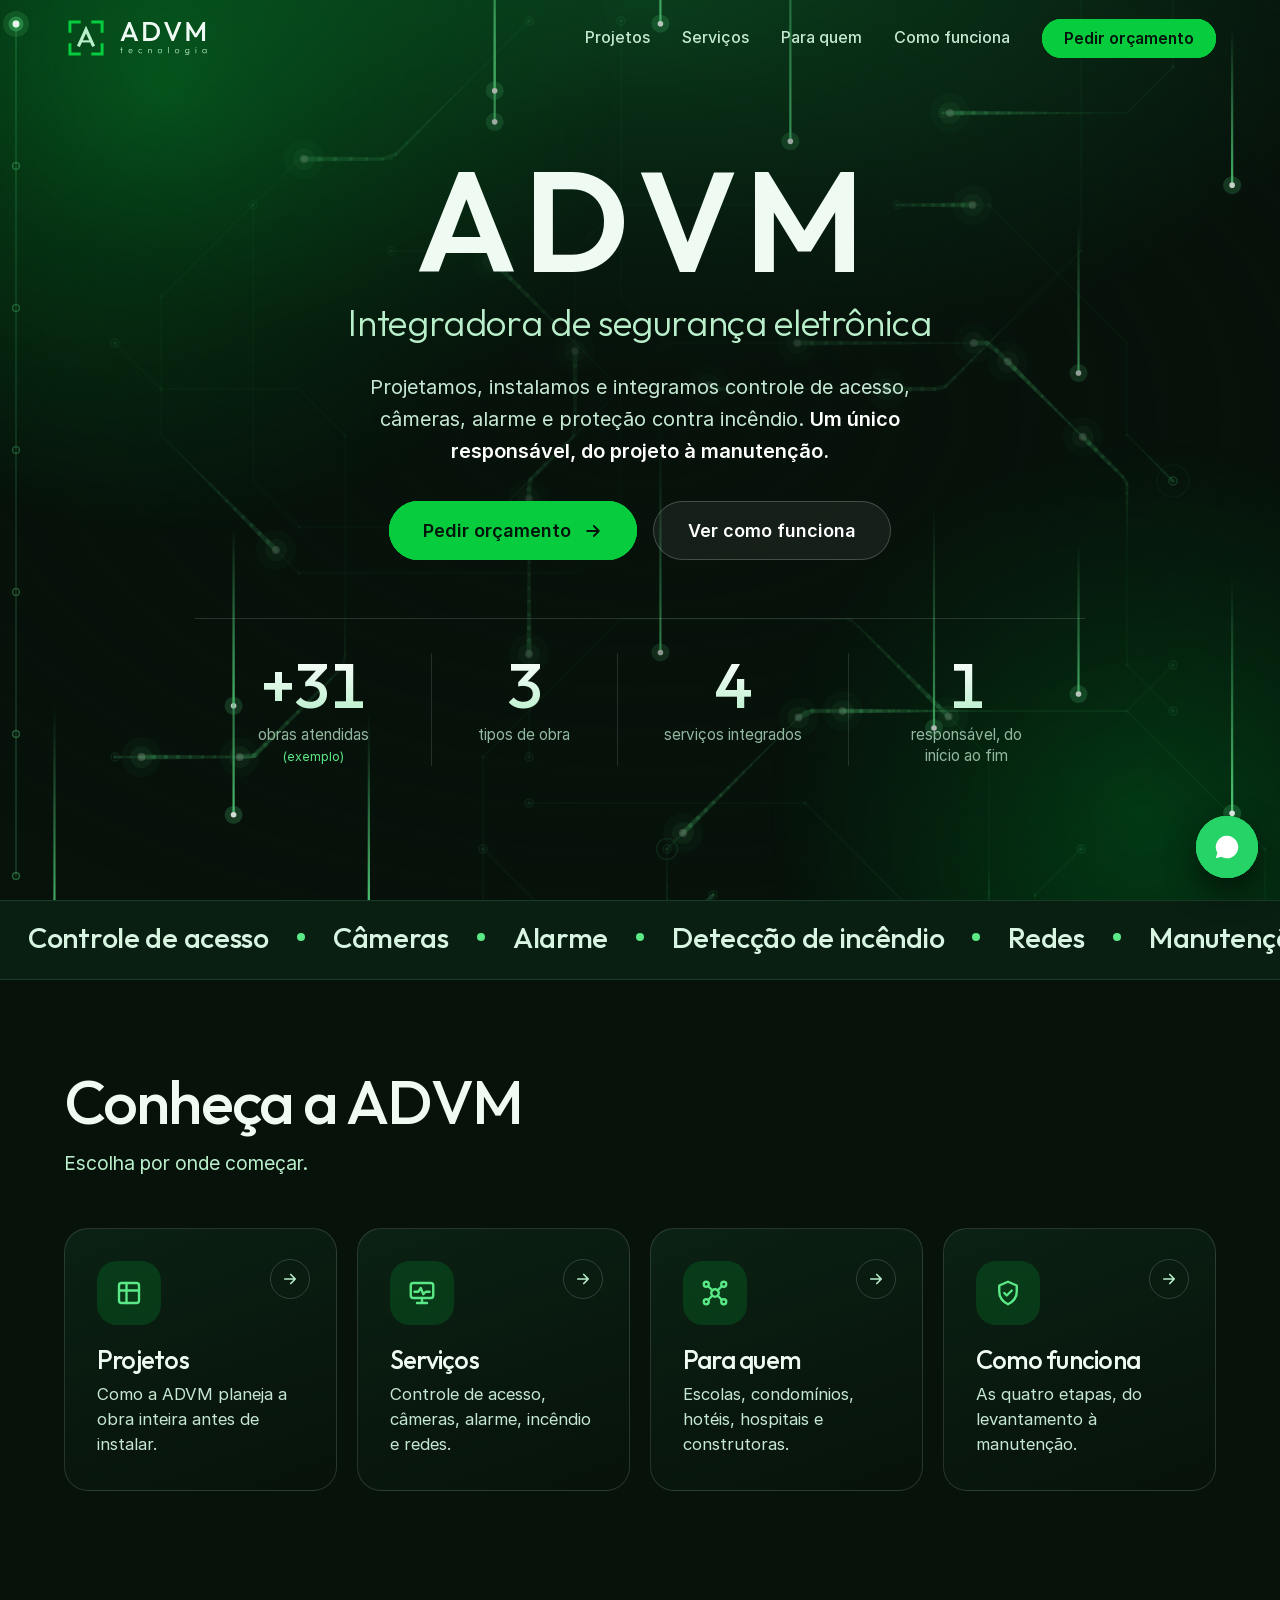
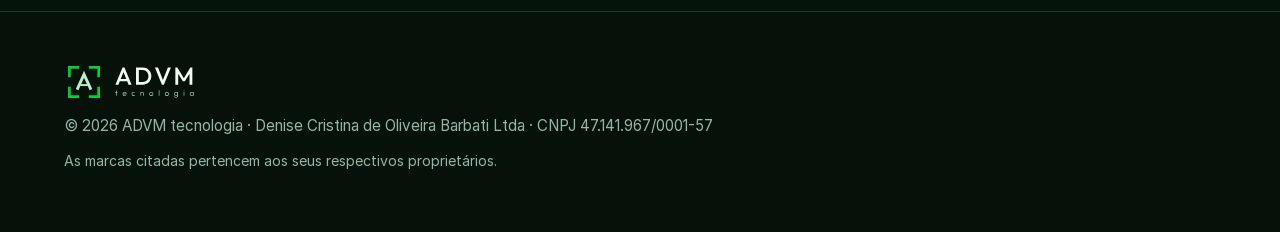
==== commit 9a19f263: "Coloca razão social, CNPJ e endereço reais da ficha cadastral Co-Authored-By: Claude Sonnet 5.5 <nor" ====
--- a/index.html
+++ b/index.html
@@ -153,7 +153,7 @@
       <h2>Vamos conversar sobre a sua obra?</h2>
       <p class="lead">Conte o que precisa proteger. Respondemos com os próximos passos e, se fizer sentido, marcamos uma visita.</p>
       <a class="btn btn--lg btn--pulse btn--wa magnet" id="wa" href="#" target="_blank" rel="noopener">Chamar no WhatsApp<svg viewBox="0 0 24 24" aria-hidden="true"><path d="M5 12h14M13 6l6 6-6 6"/></svg></a>
-      <dl class="dados"><div><dt>Telefone</dt><dd><a href="tel:+5511945067587">(11) 94506-7587</a></dd></div><div><dt>E-mail</dt><dd><a href="mailto:suporte@advmtech.com.br">suporte@advmtech.com.br</a></dd></div><div><dt>Atendemos</dt><dd>São Paulo e região, SP</dd></div></dl>
+      <dl class="dados"><div><dt>Telefone</dt><dd><a href="tel:+5511945067587">(11) 94506-7587</a></dd></div><div><dt>E-mail</dt><dd><a href="mailto:suporte@advmtech.com.br">suporte@advmtech.com.br</a></dd></div><div><dt>Endereço</dt><dd>Praça Barão de Japurá, 195<br>Vila Guarani, São Paulo, SP</dd></div><div><dt>Atendemos</dt><dd>São Paulo e região, SP</dd></div></dl>
       <!-- Colocar aqui o selo oficial do Programa de Canais, exatamente como baixado do portal Sou Parceiro. -->
       <div class="selo">Espaço reservado ao selo oficial do parceiro</div>
     </div>
@@ -171,7 +171,7 @@
 </section>
 </main>
 
-<footer class="foot"><div class="wrap"><img src="assets/logo-horizontal-tema-verde.svg" alt="ADVM tecnologia" width="150" height="40"><p>© <span id="ano"></span> ADVM tecnologia · CNPJ 00.000.000/0000-00</p><p class="mut">As marcas citadas pertencem aos seus respectivos proprietários.</p></div></footer>
+<footer class="foot"><div class="wrap"><img src="assets/logo-horizontal-tema-verde.svg" alt="ADVM tecnologia" width="150" height="40"><p>© <span id="ano"></span> ADVM tecnologia · Denise Cristina de Oliveira Barbati Ltda · CNPJ 47.141.967/0001-57</p><p class="mut">As marcas citadas pertencem aos seus respectivos proprietários.</p></div></footer>
 
 <a class="wafab btn--pulse" id="fab" href="#" target="_blank" rel="noopener" aria-label="Chamar no WhatsApp"><svg viewBox="0 0 24 24" aria-hidden="true"><path d="M12 3a9 9 0 0 0-7.7 13.6L3 21l4.5-1.2A9 9 0 1 0 12 3Z"/></svg></a>
 <script src="script.js"></script>
--- a/style.css
+++ b/style.css
@@ -194,7 +194,7 @@
 
 
 /* ===== v2: páginas, abertura com o A na câmera e circuitos que descem ===== */
-.vig{position:fixed;inset:0;z-index:0;pointer-events:none;background:radial-gradient(ellipse 72% 62% at 50% 46%,color-mix(in srgb,var(--noite) 66%,transparent),transparent 100%)}
+.vig{position:fixed;inset:0;z-index:0;pointer-events:none;background:radial-gradient(ellipse 72% 62% at 50% 46%,color-mix(in srgb,var(--noite) 76%,transparent),transparent 100%)}
 body{background:radial-gradient(ellipse 80% 60% at 50% 0,var(--glow) 0,transparent 70%) fixed,var(--noite)}
 main{position:relative;z-index:1;outline:none;overflow-x:clip}
 .view:not(.on){display:none}
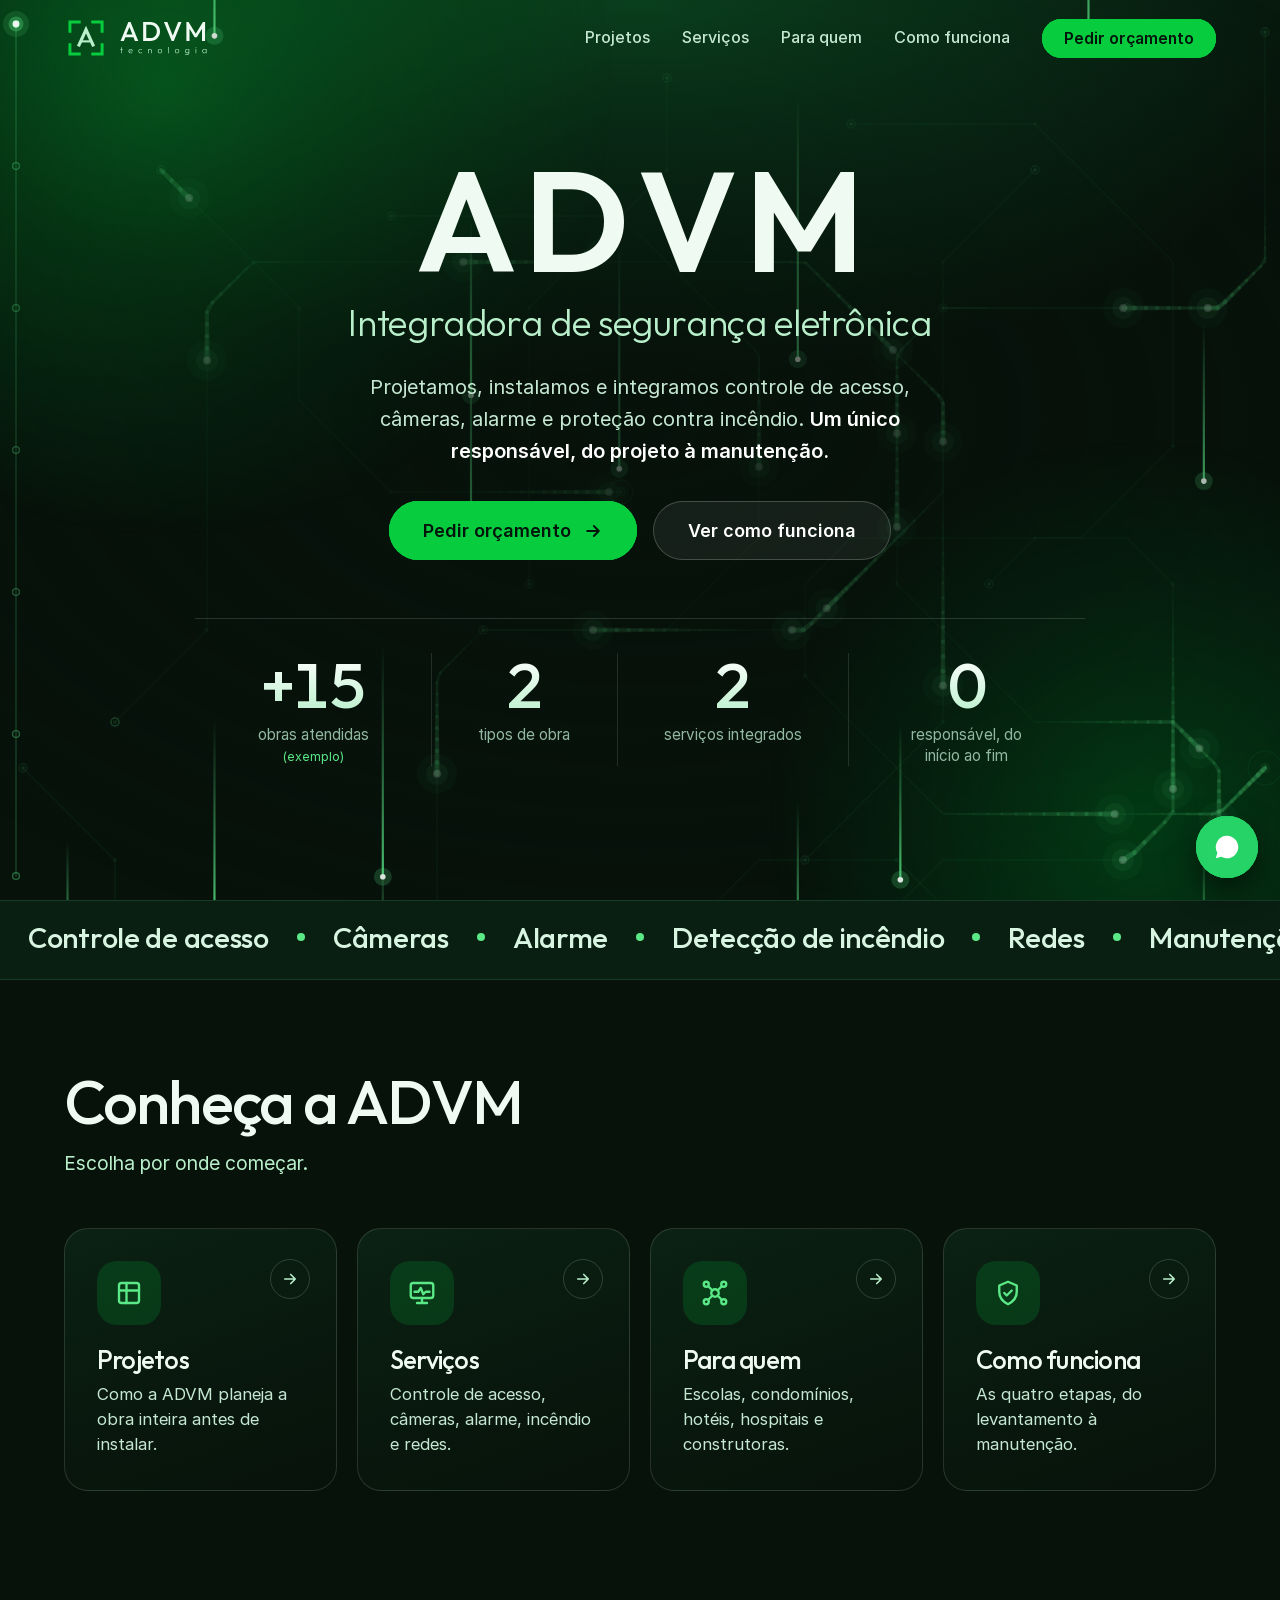
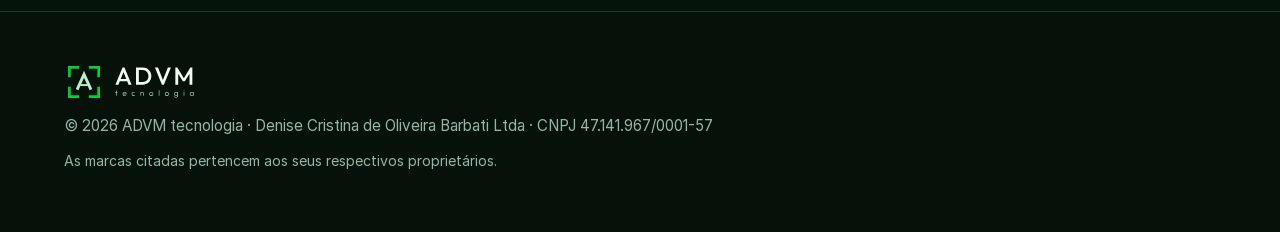
==== commit c2fb3c77: "Coloca o CEP da ficha no site e preenche o contrato Co-Authored-By: Claude Sonnet 5.5 <noreply@anthr" ====
--- a/index.html
+++ b/index.html
@@ -153,7 +153,7 @@
       <h2>Vamos conversar sobre a sua obra?</h2>
       <p class="lead">Conte o que precisa proteger. Respondemos com os próximos passos e, se fizer sentido, marcamos uma visita.</p>
       <a class="btn btn--lg btn--pulse btn--wa magnet" id="wa" href="#" target="_blank" rel="noopener">Chamar no WhatsApp<svg viewBox="0 0 24 24" aria-hidden="true"><path d="M5 12h14M13 6l6 6-6 6"/></svg></a>
-      <dl class="dados"><div><dt>Telefone</dt><dd><a href="tel:+5511945067587">(11) 94506-7587</a></dd></div><div><dt>E-mail</dt><dd><a href="mailto:suporte@advmtech.com.br">suporte@advmtech.com.br</a></dd></div><div><dt>Endereço</dt><dd>Praça Barão de Japurá, 195<br>Vila Guarani, São Paulo, SP</dd></div><div><dt>Atendemos</dt><dd>São Paulo e região, SP</dd></div></dl>
+      <dl class="dados"><div><dt>Telefone</dt><dd><a href="tel:+5511945067587">(11) 94506-7587</a></dd></div><div><dt>E-mail</dt><dd><a href="mailto:suporte@advmtech.com.br">suporte@advmtech.com.br</a></dd></div><div><dt>Endereço</dt><dd>Praça Barão de Japurá, 195<br>Vila Guarani, São Paulo, SP<br>CEP 04313-170</dd></div><div><dt>Atendemos</dt><dd>São Paulo e região, SP</dd></div></dl>
       <!-- Colocar aqui o selo oficial do Programa de Canais, exatamente como baixado do portal Sou Parceiro. -->
       <div class="selo">Espaço reservado ao selo oficial do parceiro</div>
     </div>
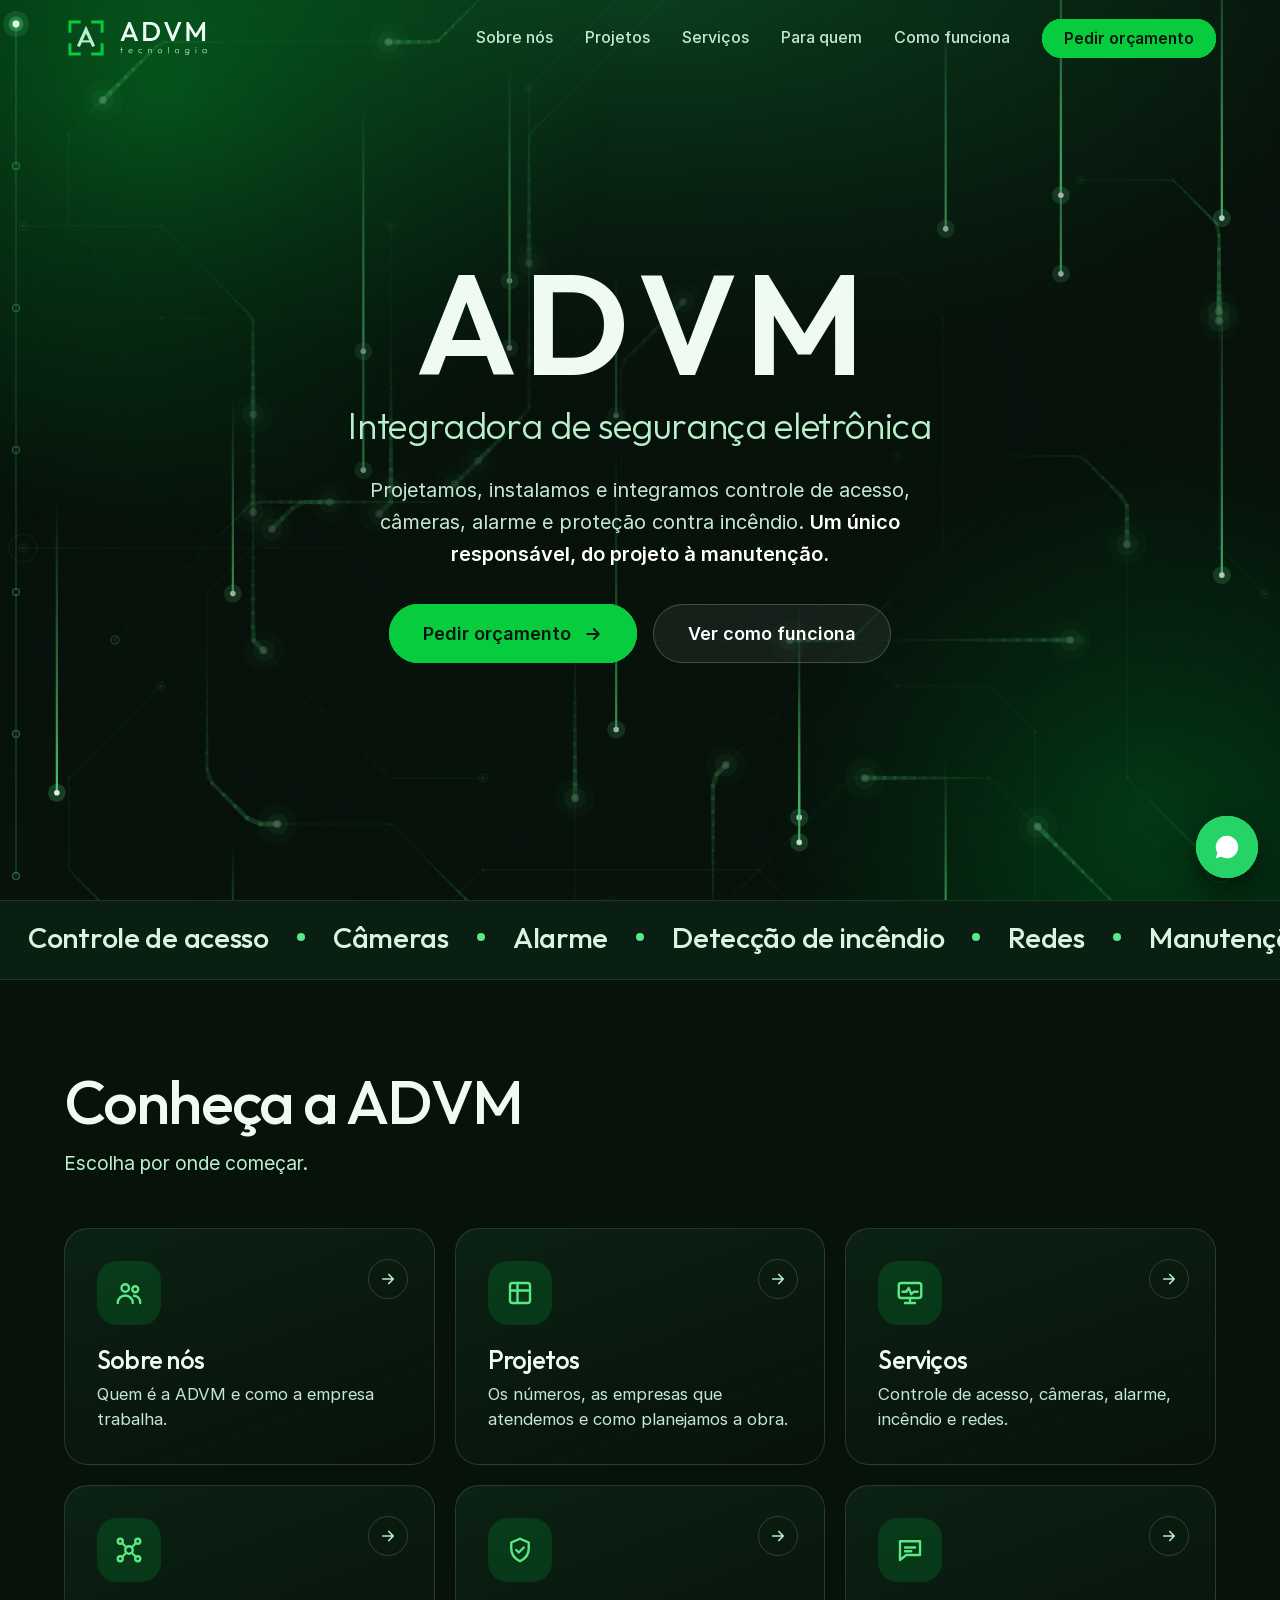
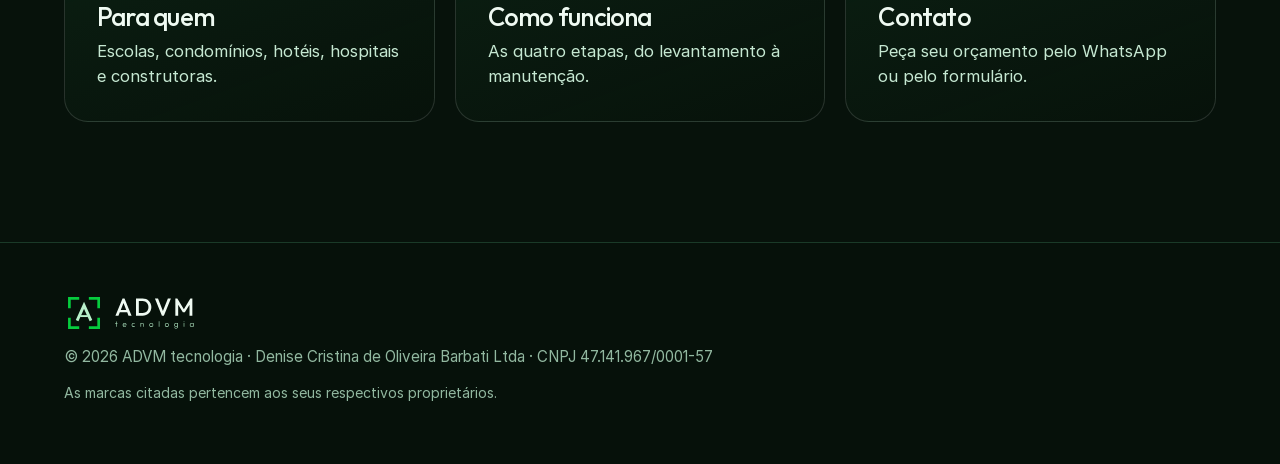
==== commit ee2bf254: "Página Sobre nós, números e empresas atendidas em Projetos, cartões inclinando Co-Authored-By: Claud" ====
--- a/index.html
+++ b/index.html
@@ -36,7 +36,7 @@
 <header class="top" id="top">
   <a class="brand" href="#inicio" data-r="inicio" aria-label="ADVM tecnologia, início"><img src="assets/logo-horizontal-tema-verde.svg" alt="ADVM tecnologia" width="190" height="50"></a>
   <nav class="nav" id="nav" aria-label="Principal">
-    <a href="#projetos" data-r="projetos">Projetos</a><a href="#servicos" data-r="servicos">Serviços</a><a href="#obras" data-r="obras">Para quem</a><a href="#etapas" data-r="etapas">Como funciona</a><a href="#contato" data-r="contato" class="btn btn--sm btn--pulse nav__cta">Pedir orçamento</a>
+    <a href="#sobre" data-r="sobre">Sobre nós</a><a href="#projetos" data-r="projetos">Projetos</a><a href="#servicos" data-r="servicos">Serviços</a><a href="#obras" data-r="obras">Para quem</a><a href="#etapas" data-r="etapas">Como funciona</a><a href="#contato" data-r="contato" class="btn btn--sm btn--pulse nav__cta">Pedir orçamento</a>
   </nav>
   <button class="burger" id="burger" aria-label="Abrir menu" aria-expanded="false" aria-controls="nav"><span></span><span></span></button>
 </header>
@@ -54,37 +54,70 @@
       <a href="#contato" class="btn btn--lg btn--pulse magnet">Pedir orçamento<svg viewBox="0 0 24 24" aria-hidden="true"><path d="M5 12h14M13 6l6 6-6 6"/></svg></a>
       <a href="#etapas" class="btn btn--lg btn--ghost magnet">Ver como funciona</a>
     </div>
-    <dl class="stats" id="stats">
+
+  </div>
+</div>
+
+<div class="band" id="faixa" aria-label="Serviços"><div class="band__t">
+  <span>Controle de acesso</span><i></i><span>Câmeras</span><i></i><span>Alarme</span><i></i><span>Detecção de incêndio</span><i></i><span>Redes</span><i></i><span>Manutenção</span><i></i>
+  <span>Controle de acesso</span><i></i><span>Câmeras</span><i></i><span>Alarme</span><i></i><span>Detecção de incêndio</span><i></i><span>Redes</span><i></i><span>Manutenção</span><i></i>
+</div></div>
+
+<div class="sec sec--tight">
+  <div class="wrap">
+    <div class="head" data-reveal><h2>Conheça a ADVM</h2><p class="sub">Escolha por onde começar.</p></div>
+    <ul class="grid">
+      <li data-reveal style="--d:0.0s"><a class="card card--link" href="#sobre"><span class="ic"><svg viewBox="0 0 24 24"><circle cx="9" cy="8" r="3"/><path d="M3 20c0-3.3 2.7-6 6-6s6 2.7 6 6"/><circle cx="17" cy="9" r="2.4"/><path d="M16 14.2c2.9.2 5 2.4 5 5.8"/></svg></span><h3>Sobre nós</h3><p>Quem é a ADVM e como a empresa trabalha.</p><span class="card__go" aria-hidden="true"><svg viewBox="0 0 24 24"><path d="M5 12h14M13 6l6 6-6 6"/></svg></span></a></li>
+      <li data-reveal style="--d:0.07s"><a class="card card--link" href="#projetos"><span class="ic"><svg viewBox="0 0 24 24"><rect x="4" y="4" width="16" height="16" rx="2"/><path d="M4 10h16M10 4v16"/></svg></span><h3>Projetos</h3><p>Os números, as empresas que atendemos e como planejamos a obra.</p><span class="card__go" aria-hidden="true"><svg viewBox="0 0 24 24"><path d="M5 12h14M13 6l6 6-6 6"/></svg></span></a></li>
+      <li data-reveal style="--d:0.14s"><a class="card card--link" href="#servicos"><span class="ic"><svg viewBox="0 0 24 24"><rect x="3" y="4" width="18" height="12" rx="2"/><path d="M8 20h8M12 16v4M6 11h3l2-3 2 5 2-2h3"/></svg></span><h3>Serviços</h3><p>Controle de acesso, câmeras, alarme, incêndio e redes.</p><span class="card__go" aria-hidden="true"><svg viewBox="0 0 24 24"><path d="M5 12h14M13 6l6 6-6 6"/></svg></span></a></li>
+      <li data-reveal style="--d:0.21s"><a class="card card--link" href="#obras"><span class="ic"><svg viewBox="0 0 24 24"><circle cx="12" cy="12" r="3"/><circle cx="5" cy="5" r="2"/><circle cx="19" cy="5" r="2"/><circle cx="5" cy="19" r="2"/><circle cx="19" cy="19" r="2"/><path d="M7 7l3 3M17 7l-3 3M7 17l3-3M17 17l-3-3"/></svg></span><h3>Para quem</h3><p>Escolas, condomínios, hotéis, hospitais e construtoras.</p><span class="card__go" aria-hidden="true"><svg viewBox="0 0 24 24"><path d="M5 12h14M13 6l6 6-6 6"/></svg></span></a></li>
+      <li data-reveal style="--d:0.28s"><a class="card card--link" href="#etapas"><span class="ic"><svg viewBox="0 0 24 24"><path d="M12 3l7 3v5c0 5-3 8-7 10-4-2-7-5-7-10V6z"/><path d="M9 12l2 2 4-4"/></svg></span><h3>Como funciona</h3><p>As quatro etapas, do levantamento à manutenção.</p><span class="card__go" aria-hidden="true"><svg viewBox="0 0 24 24"><path d="M5 12h14M13 6l6 6-6 6"/></svg></span></a></li>
+      <li data-reveal style="--d:0.35s"><a class="card card--link" href="#contato"><span class="ic"><svg viewBox="0 0 24 24"><path d="M4 5h16v11H9l-5 4z"/><path d="M8 10h8M8 13h5"/></svg></span><h3>Contato</h3><p>Peça seu orçamento pelo WhatsApp ou pelo formulário.</p><span class="card__go" aria-hidden="true"><svg viewBox="0 0 24 24"><path d="M5 12h14M13 6l6 6-6 6"/></svg></span></a></li>
+    </ul>
+  </div>
+</div>
+</section>
+
+<section class="view sec" id="v-sobre" data-name="sobre">
+  <div class="wrap">
+    <div class="head" data-reveal><h2>Quem é a ADVM</h2><p class="sub">Integradora de segurança eletrônica em São Paulo, parceira Intelbras.</p></div>
+    <div class="about">
+      <div class="about__t" data-reveal>
+        <p class="about__lead">A ADVM projeta, instala e cuida de sistemas de segurança eletrônica: controle de acesso, câmeras, alarme e proteção contra incêndio.</p>
+        <p>Atendemos escolas, condomínios, hotéis, hospitais e construtoras, lugares onde cada detalhe precisa funcionar todos os dias. Por isso trabalhamos com um princípio simples: um único responsável, do projeto à manutenção.</p>
+        <p>Somos parceiros da Intelbras, uma das principais fabricantes brasileiras de equipamentos de segurança eletrônica.</p>
+        <!-- HISTÓRIA: quando a Denise responder (fundadores, ano de fundação, como começou), colocar aqui uma linha do tempo. -->
+        <div class="about__cta"><a href="#projetos" class="btn btn--lg btn--ghost magnet">Ver nossos projetos<svg viewBox="0 0 24 24" aria-hidden="true"><path d="M5 12h14M13 6l6 6-6 6"/></svg></a><a href="#contato" class="btn btn--lg btn--pulse magnet">Pedir orçamento<svg viewBox="0 0 24 24" aria-hidden="true"><path d="M5 12h14M13 6l6 6-6 6"/></svg></a></div>
+      </div>
+      <div class="emblem" aria-hidden="true" data-reveal>
+        <svg viewBox="0 0 100 100" focusable="false">
+          <circle class="em-ring r1" cx="50" cy="50" r="30"/><circle class="em-ring r2" cx="50" cy="50" r="30"/>
+          <g class="em-frame"><path d="M12 34V12H34"/><path d="M66 12H88V34"/><path d="M88 66V88H66"/><path d="M34 88H12V66"/></g>
+          <g class="em-a"><path d="M32 70L50 30L68 70"/><path d="M40 58H60"/></g>
+          <path class="em-scan" d="M16 16H84"/>
+          <circle class="em-dot" cx="84" cy="16" r="2.4"/>
+        </svg>
+      </div>
+    </div>
+    <ul class="grid pillars">
+      <li class="card" data-reveal style="--d:0.0s"><span class="ic"><svg viewBox="0 0 24 24"><rect x="4" y="4" width="16" height="16" rx="2"/><path d="M4 10h16M10 4v16"/></svg></span><h3>Projeto antes da obra</h3><p>Planejamos cada câmera, leitor e sensor no papel antes de comprar o primeiro equipamento.</p></li>
+      <li class="card" data-reveal style="--d:0.07s"><span class="ic"><svg viewBox="0 0 24 24"><circle cx="12" cy="12" r="3"/><circle cx="5" cy="5" r="2"/><circle cx="19" cy="5" r="2"/><circle cx="5" cy="19" r="2"/><circle cx="19" cy="19" r="2"/><path d="M7 7l3 3M17 7l-3 3M7 17l3-3M17 17l-3-3"/></svg></span><h3>Sistemas que conversam</h3><p>Alarme de incêndio, câmeras e controle de acesso trabalhando juntos, e não cada um por conta própria.</p></li>
+      <li class="card" data-reveal style="--d:0.14s"><span class="ic"><svg viewBox="0 0 24 24"><path d="M12 3l7 3v5c0 5-3 8-7 10-4-2-7-5-7-10V6z"/><path d="M9 12l2 2 4-4"/></svg></span><h3>Um único responsável</h3><p>Do projeto à manutenção, o cliente fala com uma empresa só e sabe quem responde.</p></li>
+      <li class="card" data-reveal style="--d:0.21s"><span class="ic"><svg viewBox="0 0 24 24"><rect x="3" y="4" width="18" height="12" rx="2"/><path d="M8 20h8M12 16v4M6 11h3l2-3 2 5 2-2h3"/></svg></span><h3>Cuidado depois da entrega</h3><p>A obra pronta é o começo: revisões e atendimento para tudo continuar funcionando.</p></li>
+    </ul>
+  </div>
+</section>
+
+<section class="view sec sec--light" id="v-projetos" data-name="projetos">
+  <div class="wrap">
+    <div class="head" data-reveal><h2>Tudo começa pelo projeto</h2><p class="sub">Antes de instalar, a ADVM planeja a obra inteira. Depois, todos os sistemas trabalham juntos.</p></div>
+    <dl class="stats stats--page" id="stats">
       <!-- TROCAR pelo número real de obras e depois apagar o atributo data-exemplo -->
       <div data-exemplo="1"><dt data-count="50" data-pre="+">0</dt><dd>obras atendidas</dd></div>
       <div><dt data-count="5">0</dt><dd>tipos de obra</dd></div>
       <div><dt data-count="6">0</dt><dd>serviços integrados</dd></div>
       <div><dt data-count="1">0</dt><dd>responsável, do início ao fim</dd></div>
     </dl>
-  </div>
-</div>
-
-<div class="band" id="faixa" aria-label="Serviços"><div class="band__t">
-  <span>Controle de acesso</span><i></i><span>Câmeras</span><i></i><span>Alarme</span><i></i><span>Detecção de incêndio</span><i></i><span>Redes</span><i></i><span>Manutenção</span><i></i>
-  <span>Controle de acesso</span><i></i><span>Câmeras</span><i></i><span>Alarme</span><i></i><span>Detecção de incêndio</span><i></i><span>Redes</span><i></i><span>Manutenção</span><i></i>
-</div></div>
-
-<div class="sec sec--tight">
-  <div class="wrap">
-    <div class="head" data-reveal><h2>Conheça a ADVM</h2><p class="sub">Escolha por onde começar.</p></div>
-    <ul class="grid grid--4">
-      <li data-reveal style="--d:0.0s"><a class="card card--link" href="#projetos"><span class="ic"><svg viewBox="0 0 24 24"><rect x="4" y="4" width="16" height="16" rx="2"/><path d="M4 10h16M10 4v16"/></svg></span><h3>Projetos</h3><p>Como a ADVM planeja a obra inteira antes de instalar.</p><span class="card__go" aria-hidden="true"><svg viewBox="0 0 24 24"><path d="M5 12h14M13 6l6 6-6 6"/></svg></span></a></li>
-      <li data-reveal style="--d:0.07s"><a class="card card--link" href="#servicos"><span class="ic"><svg viewBox="0 0 24 24"><rect x="3" y="4" width="18" height="12" rx="2"/><path d="M8 20h8M12 16v4M6 11h3l2-3 2 5 2-2h3"/></svg></span><h3>Serviços</h3><p>Controle de acesso, câmeras, alarme, incêndio e redes.</p><span class="card__go" aria-hidden="true"><svg viewBox="0 0 24 24"><path d="M5 12h14M13 6l6 6-6 6"/></svg></span></a></li>
-      <li data-reveal style="--d:0.14s"><a class="card card--link" href="#obras"><span class="ic"><svg viewBox="0 0 24 24"><circle cx="12" cy="12" r="3"/><circle cx="5" cy="5" r="2"/><circle cx="19" cy="5" r="2"/><circle cx="5" cy="19" r="2"/><circle cx="19" cy="19" r="2"/><path d="M7 7l3 3M17 7l-3 3M7 17l3-3M17 17l-3-3"/></svg></span><h3>Para quem</h3><p>Escolas, condomínios, hotéis, hospitais e construtoras.</p><span class="card__go" aria-hidden="true"><svg viewBox="0 0 24 24"><path d="M5 12h14M13 6l6 6-6 6"/></svg></span></a></li>
-      <li data-reveal style="--d:0.21s"><a class="card card--link" href="#etapas"><span class="ic"><svg viewBox="0 0 24 24"><path d="M12 3l7 3v5c0 5-3 8-7 10-4-2-7-5-7-10V6z"/><path d="M9 12l2 2 4-4"/></svg></span><h3>Como funciona</h3><p>As quatro etapas, do levantamento à manutenção.</p><span class="card__go" aria-hidden="true"><svg viewBox="0 0 24 24"><path d="M5 12h14M13 6l6 6-6 6"/></svg></span></a></li>
-    </ul>
-  </div>
-</div>
-</section>
-
-<section class="view sec sec--light" id="v-projetos" data-name="projetos">
-  <div class="wrap">
-    <div class="head" data-reveal><h2>Tudo começa pelo projeto</h2><p class="sub">Antes de instalar, a ADVM planeja a obra inteira. Depois, todos os sistemas trabalham juntos.</p></div>
     <ul class="grid">
       <li class="card" data-reveal style="--d:0s"><span class="ic"><svg viewBox="0 0 24 24"><circle cx="11" cy="11" r="6"/><path d="M16 16l5 5"/></svg></span><h3>Levantamento de riscos</h3><p>Um técnico visita o local e identifica pontos cegos, rotas de fuga e acessos vulneráveis. Também considera a região, como a maresia no litoral.</p></li>
       <li class="card" data-reveal style="--d:0.07s"><span class="ic"><svg viewBox="0 0 24 24"><rect x="4" y="4" width="16" height="16" rx="2"/><path d="M4 10h16M10 4v16"/></svg></span><h3>Planta técnica</h3><p>O desenho do imóvel mostra onde fica cada câmera, leitor, catraca, sensor e sirene, com o ângulo de visão de cada lente.</p></li>
@@ -93,6 +126,11 @@
       <li class="card" data-reveal style="--d:0.28s"><span class="ic"><svg viewBox="0 0 24 24"><path d="M12 3c1 3 5 5 5 10a5 5 0 0 1-10 0c0-2 1-3 2-4 0 2 1 3 2 3 0-3-1-5 1-9z"/></svg></span><h3>Normas de incêndio</h3><p>O projeto de alarme de incêndio segue as normas da ABNT e as regras do Corpo de Bombeiros do seu estado, como base para o AVCB.</p></li>
       <li class="card" data-reveal style="--d:0.35s"><span class="ic"><svg viewBox="0 0 24 24"><circle cx="12" cy="12" r="3"/><circle cx="5" cy="5" r="2"/><circle cx="19" cy="5" r="2"/><circle cx="5" cy="19" r="2"/><circle cx="19" cy="19" r="2"/><path d="M7 7l3 3M17 7l-3 3M7 17l3-3M17 17l-3-3"/></svg></span><h3>Sistemas integrados</h3><p>Os equipamentos conversam entre si. Por exemplo, se o alarme de incêndio dispara, as catracas e portas destravam para a saída das pessoas.</p></li>
     </ul>
+    <!-- EMPRESAS ATENDIDAS: confirmar com a Denise quais podem aparecer. Para usar o logo, troque o <span class="cl">Nome</span> por <span class="cl"><img src="assets/clientes/arquivo.png" alt="Nome"></span> -->
+    <div class="clients" data-reveal>
+      <h3 class="clients__t">Empresas que confiam na ADVM</h3>
+      <div class="clients__row" aria-label="Empresas atendidas"><div class="clients__track"><span class="cl">UNESP</span><span class="cl">ADN MRV</span><span class="cl">Grupo Field</span><span class="cl">Telefônica Brasil</span><span class="cl">Brinks Segurança e Transporte</span><span class="cl">Conductor Tecnologia</span><span class="cl">Siri</span><span class="cl">UNESP</span><span class="cl">ADN MRV</span><span class="cl">Grupo Field</span><span class="cl">Telefônica Brasil</span><span class="cl">Brinks Segurança e Transporte</span><span class="cl">Conductor Tecnologia</span><span class="cl">Siri</span></div></div>
+    </div>
     <div class="cta-row" data-reveal><a href="#servicos" class="btn btn--lg btn--ghost magnet">Próximo: Serviços<svg viewBox="0 0 24 24" aria-hidden="true"><path d="M5 12h14M13 6l6 6-6 6"/></svg></a></div>
   </div>
 </section>
--- a/style.css
+++ b/style.css
@@ -244,3 +244,43 @@
 @media(max-width:1000px){.grid--4{grid-template-columns:1fr 1fr}main .view.sec{padding-top:130px}}
 @media(max-width:640px){.grid--4{grid-template-columns:1fr}main .view.sec{padding-top:112px;padding-bottom:84px}main .sec--tight{padding:64px 0 90px}.cta-row--2 .btn{width:100%}.cta-row .btn{width:100%}}
 @media(prefers-reduced-motion:reduce){.intro{display:none!important}.view.enter .hero h1,.view.enter .hero .lead,.view.enter .hero__cta,.view.enter .stats{animation:none}}
+
+
+/* ===== v3: Sobre nós, números em Projetos, empresas atendidas ===== */
+.stats--page{margin:0 0 64px;padding-top:40px}
+.about{display:grid;grid-template-columns:1.25fr .75fr;gap:6vw;align-items:center;margin-bottom:70px}
+.about__t p{color:var(--lt2);font-size:1.15rem;line-height:1.7;margin-bottom:18px;max-width:58ch}
+.about__t .about__lead{font:500 clamp(1.5rem,2.6vw,2.1rem)/1.25 var(--f1);color:#fff;letter-spacing:-.02em;margin-bottom:24px}
+.about__cta{display:flex;gap:16px;flex-wrap:wrap;margin-top:34px}
+.emblem{display:grid;place-items:center}
+.emblem svg{width:min(100%,380px);height:auto;overflow:visible;fill:none;filter:drop-shadow(0 0 40px color-mix(in srgb,var(--vio) 35%,transparent))}
+.em-frame{stroke:var(--vio);stroke-width:5.5;stroke-linecap:square;animation:emBreath 4s ease-in-out infinite;transform-box:fill-box;transform-origin:50% 50%}
+.em-a{stroke:var(--lav);stroke-width:6.5;stroke-linejoin:miter;transform-box:fill-box;transform-origin:50% 50%;animation:emFloat 5s ease-in-out infinite}
+.em-ring{stroke:var(--vio2);stroke-width:1.2;opacity:0;transform-box:fill-box;transform-origin:50% 50%;animation:emRing 3.6s ease-out infinite}
+.em-ring.r2{animation-delay:1.8s}
+.em-scan{stroke:var(--vio2);stroke-width:1.4;stroke-linecap:round;opacity:.9;animation:emScan 3.4s ease-in-out infinite}
+.em-dot{fill:var(--vio2);animation:emBlink 1.2s steps(2,jump-none) infinite}
+@keyframes emBreath{0%,100%{transform:scale(1)}50%{transform:scale(1.045)}}
+@keyframes emFloat{0%,100%{transform:translateY(0)}50%{transform:translateY(-2.5px)}}
+@keyframes emRing{0%{opacity:.7;transform:scale(.6)}100%{opacity:0;transform:scale(2.4)}}
+@keyframes emScan{0%,100%{transform:translateY(0);opacity:0}12%{opacity:.9}50%{transform:translateY(68px);opacity:.9}88%{opacity:0}}
+@keyframes emBlink{50%{opacity:.15}}
+
+.clients{margin:72px 0 0}
+.clients__t{font:500 clamp(1.5rem,2.6vw,2rem) var(--f1);letter-spacing:-.02em;margin-bottom:22px}
+.clients__row{overflow:hidden;white-space:nowrap;border-block:1px solid #ffffff1f;padding:22px 0;mask-image:linear-gradient(90deg,transparent,#000 8%,#000 92%,transparent);-webkit-mask-image:linear-gradient(90deg,transparent,#000 8%,#000 92%,transparent)}
+.clients__track{display:inline-flex;gap:16px;animation:mqr 46s linear infinite}
+.clients__row:hover .clients__track{animation-play-state:paused}
+.cl{display:inline-flex;align-items:center;justify-content:center;min-width:180px;height:64px;padding:0 28px;border-radius:16px;border:1px solid #ffffff26;background:linear-gradient(160deg,#ffffff12,#ffffff06);font:500 1.15rem var(--f1);letter-spacing:-.01em;color:var(--lt);transition:border-color .3s,background .3s,transform .3s var(--ease)}
+.cl:hover{border-color:var(--vio2);transform:translateY(-3px);color:#fff}
+.cl img{display:block;height:34px;width:auto;max-width:150px;object-fit:contain}
+@keyframes mqr{to{transform:translateX(calc(-50% - 8px))}}
+
+.card{transform-style:preserve-3d}
+.card:hover{transform:perspective(900px) translateY(-8px) rotateX(var(--rx,0deg)) rotateY(var(--ry,0deg))}
+
+@media(max-width:1000px){.about{grid-template-columns:1fr;gap:40px}.emblem svg{width:min(70%,300px)}.stats--page{margin-bottom:48px}}
+@media(max-width:640px){.cl{min-width:150px;height:56px;font-size:1rem}.about__cta .btn{width:100%}}
+@media(prefers-reduced-motion:reduce){.em-frame,.em-a,.em-ring,.em-scan,.em-dot,.clients__track{animation:none!important}.em-ring{opacity:0}}
+
+@media(max-width:640px){.bg{opacity:.72}}
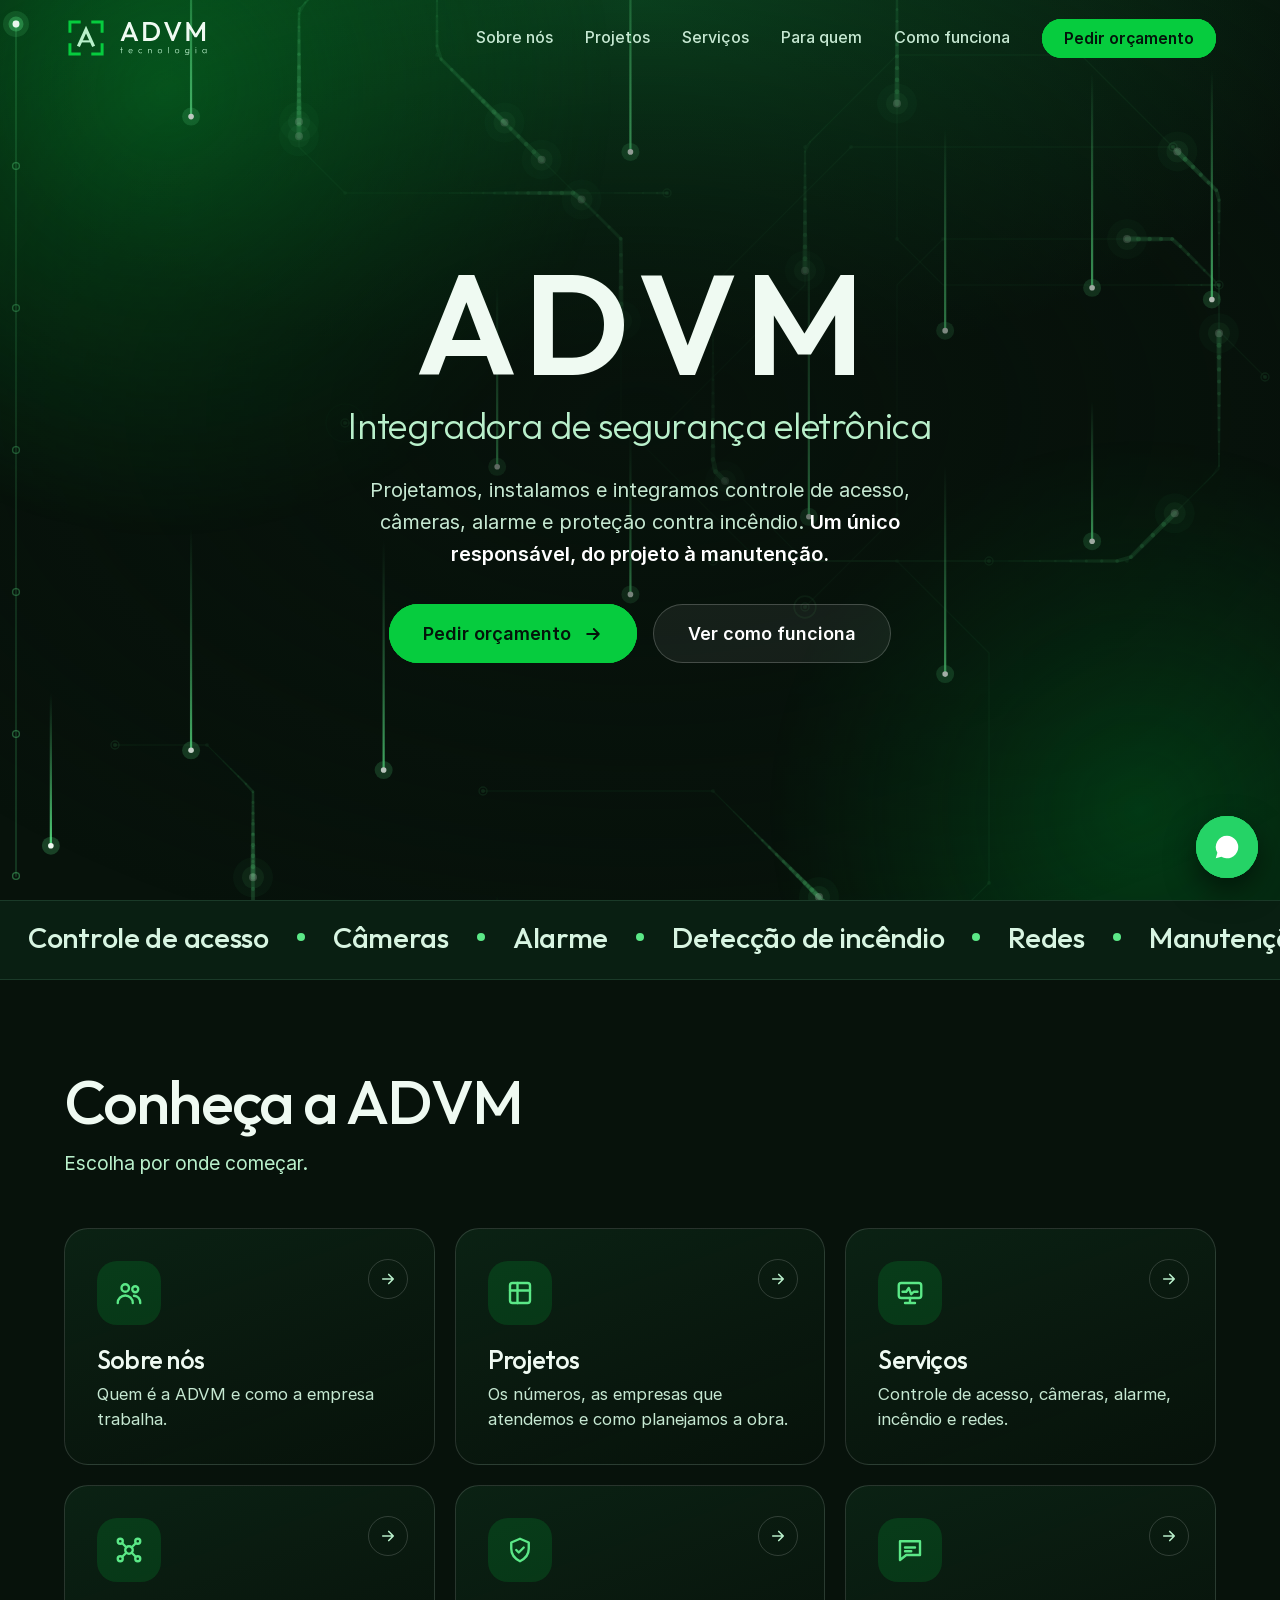
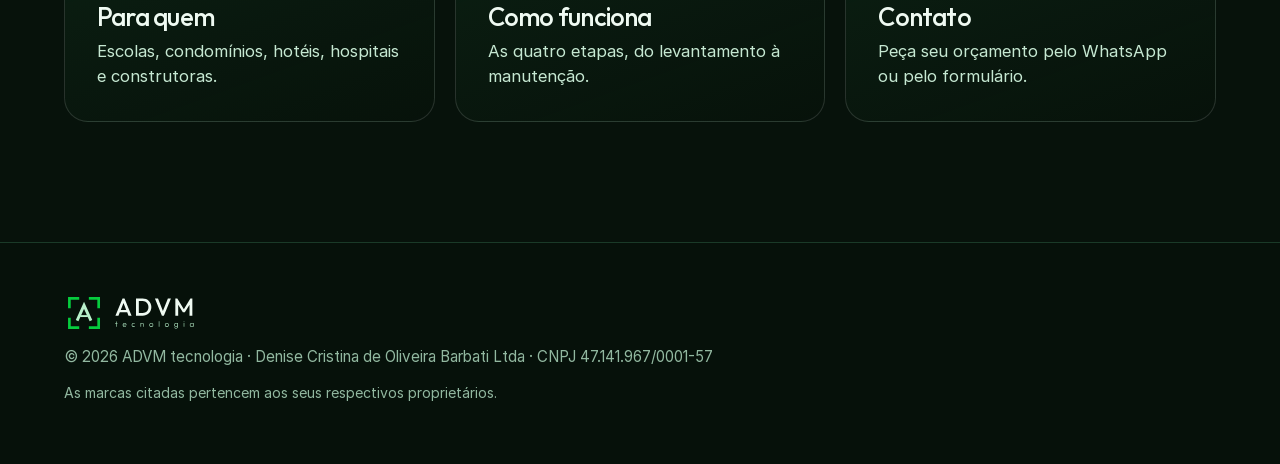
==== commit 46fa0535: "ADN e MRV como empresas separadas; tira quadro vazio do selo; registra como obter o selo Co-Authored" ====
--- a/index.html
+++ b/index.html
@@ -129,7 +129,7 @@
     <!-- EMPRESAS ATENDIDAS: confirmar com a Denise quais podem aparecer. Para usar o logo, troque o <span class="cl">Nome</span> por <span class="cl"><img src="assets/clientes/arquivo.png" alt="Nome"></span> -->
     <div class="clients" data-reveal>
       <h3 class="clients__t">Empresas que confiam na ADVM</h3>
-      <div class="clients__row" aria-label="Empresas atendidas"><div class="clients__track"><span class="cl">UNESP</span><span class="cl">ADN MRV</span><span class="cl">Grupo Field</span><span class="cl">Telefônica Brasil</span><span class="cl">Brinks Segurança e Transporte</span><span class="cl">Conductor Tecnologia</span><span class="cl">Siri</span><span class="cl">UNESP</span><span class="cl">ADN MRV</span><span class="cl">Grupo Field</span><span class="cl">Telefônica Brasil</span><span class="cl">Brinks Segurança e Transporte</span><span class="cl">Conductor Tecnologia</span><span class="cl">Siri</span></div></div>
+      <div class="clients__row" aria-label="Empresas atendidas"><div class="clients__track"><span class="cl">UNESP</span><span class="cl">ADN</span><span class="cl">MRV</span><span class="cl">Grupo Field</span><span class="cl">Telefônica Brasil</span><span class="cl">Brinks Segurança e Transporte</span><span class="cl">Conductor Tecnologia</span><span class="cl">Siri</span><span class="cl">UNESP</span><span class="cl">ADN</span><span class="cl">MRV</span><span class="cl">Grupo Field</span><span class="cl">Telefônica Brasil</span><span class="cl">Brinks Segurança e Transporte</span><span class="cl">Conductor Tecnologia</span><span class="cl">Siri</span></div></div>
     </div>
     <div class="cta-row" data-reveal><a href="#servicos" class="btn btn--lg btn--ghost magnet">Próximo: Serviços<svg viewBox="0 0 24 24" aria-hidden="true"><path d="M5 12h14M13 6l6 6-6 6"/></svg></a></div>
   </div>
@@ -193,7 +193,7 @@
       <a class="btn btn--lg btn--pulse btn--wa magnet" id="wa" href="#" target="_blank" rel="noopener">Chamar no WhatsApp<svg viewBox="0 0 24 24" aria-hidden="true"><path d="M5 12h14M13 6l6 6-6 6"/></svg></a>
       <dl class="dados"><div><dt>Telefone</dt><dd><a href="tel:+5511945067587">(11) 94506-7587</a></dd></div><div><dt>E-mail</dt><dd><a href="mailto:suporte@advmtech.com.br">suporte@advmtech.com.br</a></dd></div><div><dt>Endereço</dt><dd>Praça Barão de Japurá, 195<br>Vila Guarani, São Paulo, SP<br>CEP 04313-170</dd></div><div><dt>Atendemos</dt><dd>São Paulo e região, SP</dd></div></dl>
       <!-- Colocar aqui o selo oficial do Programa de Canais, exatamente como baixado do portal Sou Parceiro. -->
-      <div class="selo">Espaço reservado ao selo oficial do parceiro</div>
+      <!-- Quando o selo oficial chegar, colocar aqui: <div class="selo"><img src="assets/selo-intelbras.png" alt="Parceiro Intelbras"></div> -->
     </div>
     <form id="form" class="form" novalidate>
       <p class="form__t">Ou deixe seus dados</p>
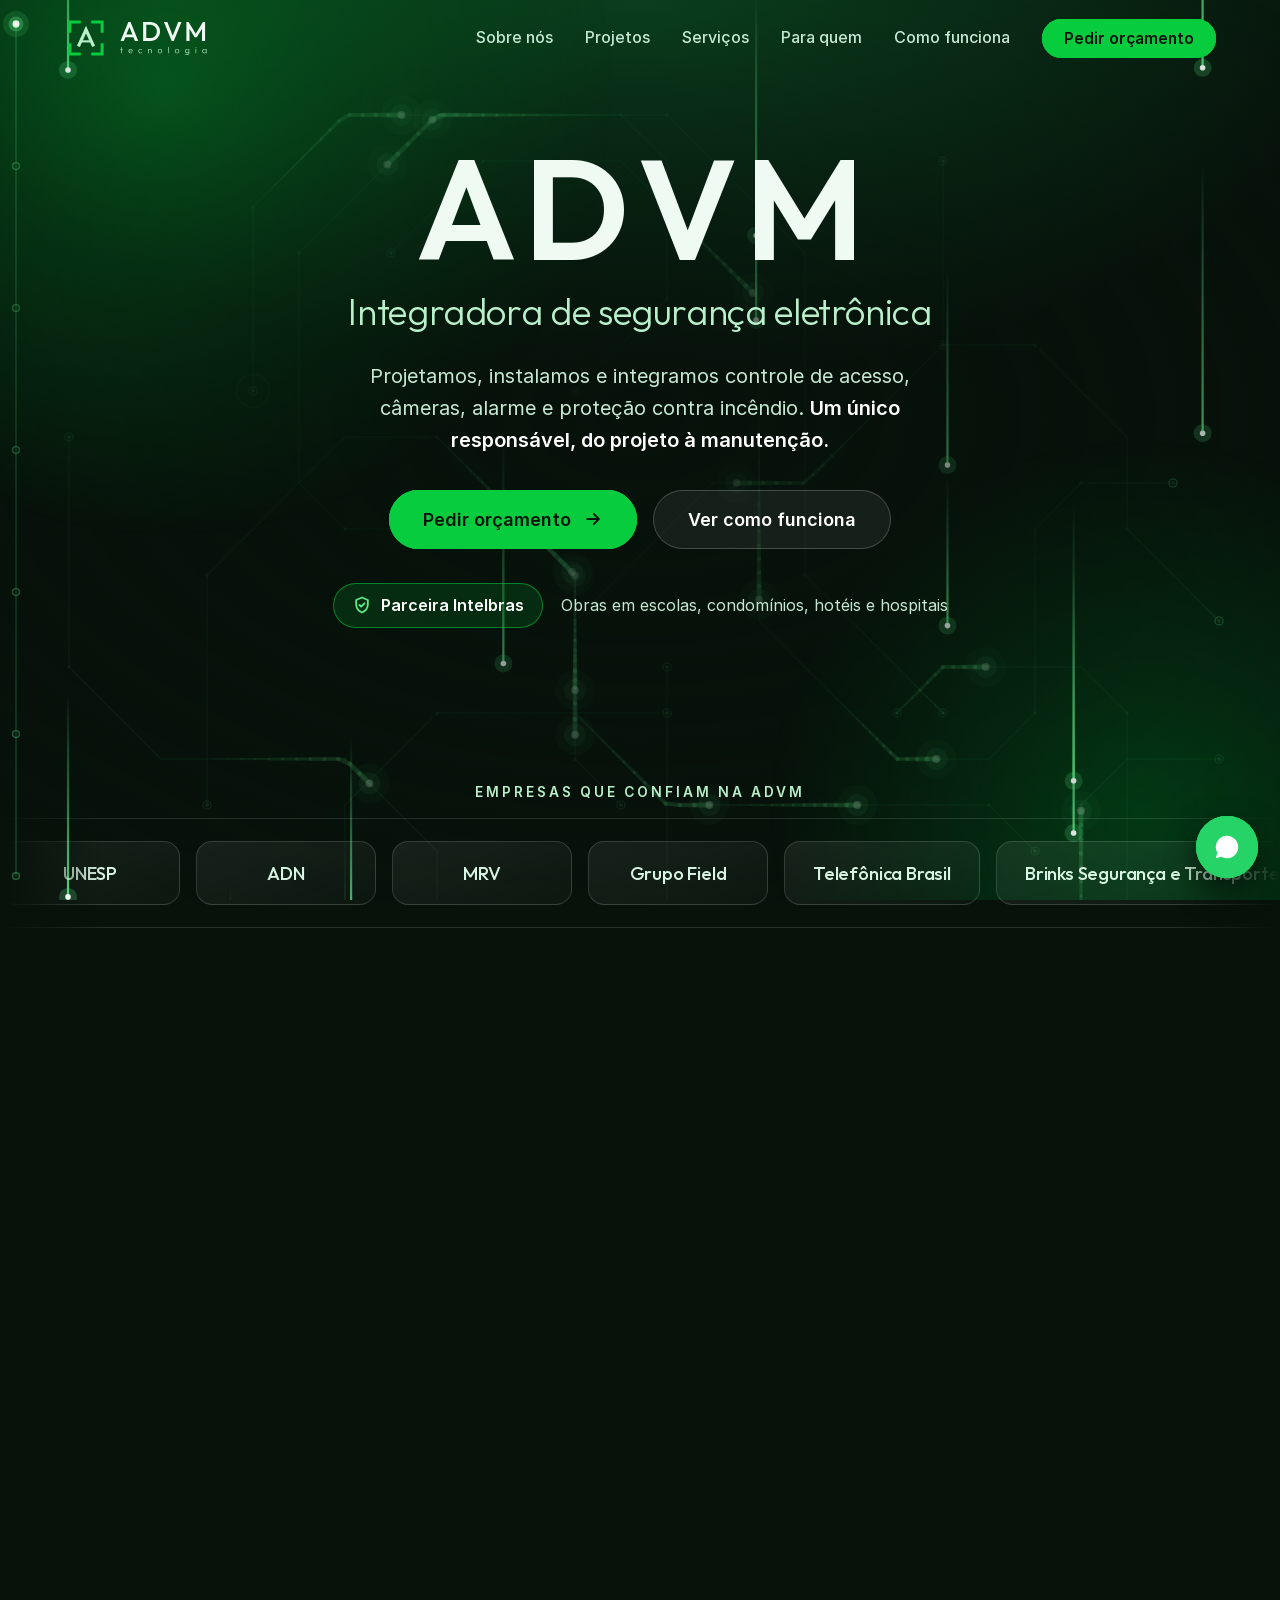
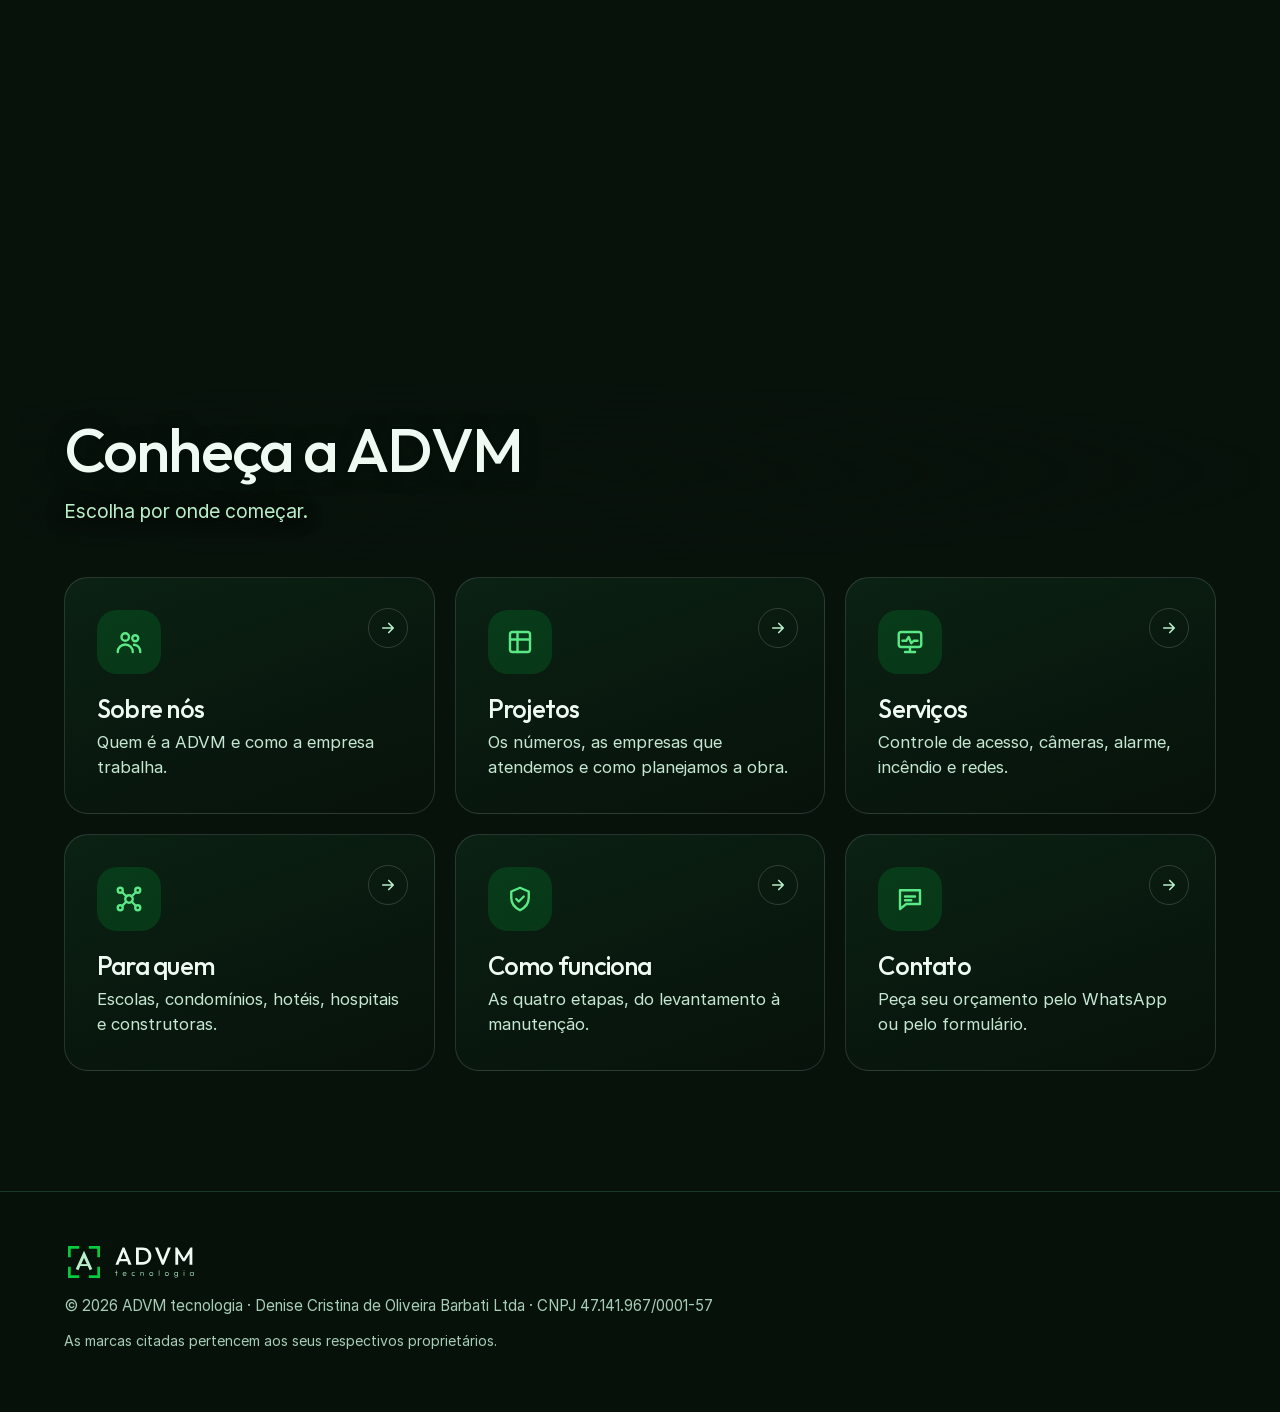
==== commit d683749e: "Design: ilustrações dos equipamentos, diagrama de integração, confiança no topo, imagem de pré-visua" ====
--- a/index.html
+++ b/index.html
@@ -9,6 +9,13 @@
 <meta property="og:title" content="ADVM tecnologia | Segurança eletrônica do projeto à manutenção">
 <meta property="og:description" content="Projeto, instalação e manutenção de controle de acesso, câmeras, alarme e detecção de incêndio.">
 <meta property="og:type" content="website">
+<meta property="og:url" content="https://advmtech.com.br/">
+<meta property="og:image" content="https://advmtech.com.br/assets/og-image.png">
+<meta property="og:image:width" content="1200">
+<meta property="og:image:height" content="630">
+<meta property="og:locale" content="pt_BR">
+<meta name="twitter:card" content="summary_large_image">
+<meta name="twitter:image" content="https://advmtech.com.br/assets/og-image.png">
 <link rel="icon" href="assets/favicon.svg" type="image/svg+xml">
 <link rel="stylesheet" href="style.css">
 </head>
@@ -54,14 +61,23 @@
       <a href="#contato" class="btn btn--lg btn--pulse magnet">Pedir orçamento<svg viewBox="0 0 24 24" aria-hidden="true"><path d="M5 12h14M13 6l6 6-6 6"/></svg></a>
       <a href="#etapas" class="btn btn--lg btn--ghost magnet">Ver como funciona</a>
     </div>
-
-  </div>
-</div>
-
-<div class="band" id="faixa" aria-label="Serviços"><div class="band__t">
-  <span>Controle de acesso</span><i></i><span>Câmeras</span><i></i><span>Alarme</span><i></i><span>Detecção de incêndio</span><i></i><span>Redes</span><i></i><span>Manutenção</span><i></i>
-  <span>Controle de acesso</span><i></i><span>Câmeras</span><i></i><span>Alarme</span><i></i><span>Detecção de incêndio</span><i></i><span>Redes</span><i></i><span>Manutenção</span><i></i>
-</div></div>
+    <div class="trust"><span class="trust__chip"><svg viewBox="0 0 24 24" aria-hidden="true"><path d="M12 3l7 3v5c0 5-3 8-7 10-4-2-7-5-7-10V6z"/><path d="M9 12l2 2 4-4"/></svg>Parceira Intelbras</span><span class="trust__t">Obras em escolas, condomínios, hotéis e hospitais</span></div>
+    <!-- SELO: quando o selo oficial da Intelbras chegar, colocar a imagem ao lado do chip acima. -->
+
+  </div>
+</div>
+
+<div class="clients clients--home" aria-label="Empresas atendidas">
+  <p class="clients__s">Empresas que confiam na ADVM</p>
+  <div class="clients__row"><div class="clients__track clients__track--rev"><span class="cl">UNESP</span><span class="cl">ADN</span><span class="cl">MRV</span><span class="cl">Grupo Field</span><span class="cl">Telefônica Brasil</span><span class="cl">Brinks Segurança e Transporte</span><span class="cl">Conductor Tecnologia</span><span class="cl">Siri</span><span class="cl">UNESP</span><span class="cl">ADN</span><span class="cl">MRV</span><span class="cl">Grupo Field</span><span class="cl">Telefônica Brasil</span><span class="cl">Brinks Segurança e Transporte</span><span class="cl">Conductor Tecnologia</span><span class="cl">Siri</span></div></div>
+</div>
+
+<div class="sec sec--tight integ">
+  <div class="wrap">
+    <div class="head" data-reveal><h2>Tudo conversa entre si</h2><p class="sub">Câmeras, controle de acesso, alarme e incêndio em um só sistema. Por exemplo: se o alarme de incêndio dispara, as portas podem liberar a saída.</p></div>
+    <div class="integ__fig" data-reveal><svg class="integ__svg" viewBox="0 0 1000 460" role="img" aria-label="Câmeras, controle de acesso, detecção de incêndio e rede ligados a um único sistema" focusable="false"><path class="ln" d="M262 96 H340 L380 136 V200 H440"/><path class="fl" d="M262 96 H340 L380 136 V200 H440"/><path class="ln" d="M738 96 H660 L620 136 V200 H560"/><path class="fl" d="M738 96 H660 L620 136 V200 H560"/><path class="ln" d="M262 346 H340 L380 306 V240 H440"/><path class="fl" d="M262 346 H340 L380 306 V240 H440"/><path class="ln" d="M738 346 H660 L620 306 V240 H560"/><path class="fl" d="M738 346 H660 L620 306 V240 H560"/><path class="hi hiA" d="M262 346 H340 L380 306 V240 H440"/><path class="hi hiB" d="M738 96 H660 L620 136 V200 H560"/><circle class="pad" cx="262" cy="96" r="5"/><circle class="pad" cx="738" cy="96" r="5"/><circle class="pad" cx="262" cy="346" r="5"/><circle class="pad" cx="738" cy="346" r="5"/><circle class="pad" cx="440" cy="200" r="5"/><circle class="pad" cx="560" cy="200" r="5"/><circle class="pad" cx="440" cy="240" r="5"/><circle class="pad" cx="560" cy="240" r="5"/><svg class="art" x="70" y="20" width="190" height="142" viewBox="0 0 160 120"><path class="fov" d="M36 52 L6 28 M36 66 L6 92"/><rect class="f" x="122" y="16" width="14" height="88" rx="4"/><path d="M122 60 H100"/><rect class="f" x="30" y="38" width="72" height="34" rx="12"/><rect class="f" x="26" y="32" width="80" height="9" rx="4.5"/><circle class="f" cx="46" cy="55" r="12"/><circle class="lens" cx="46" cy="55" r="6.5"/><circle class="spark" cx="43.5" cy="52.5" r="1.8"/><circle class="led" cx="90" cy="48" r="2.6"/><path class="dim" d="M60 52 H84 M60 60 H80"/></svg><svg class="art" x="740" y="20" width="190" height="142" viewBox="0 0 160 120"><rect class="f" x="52" y="10" width="56" height="100" rx="10"/><rect class="screen" x="60" y="22" width="40" height="52" rx="6"/><circle cx="80" cy="40" r="10"/><path d="M63 72 C66 56 94 56 97 72"/><path class="brk" d="M64 30 V26 H68 M92 26 H96 V30 M96 66 V70 H92 M68 70 H64 V66"/><path class="scanline" d="M63 31 H97"/><circle class="led" cx="80" cy="16" r="2.2"/><circle class="dim" cx="68" cy="86" r="2.3"/><circle class="dim" cx="80" cy="86" r="2.3"/><circle class="dim" cx="92" cy="86" r="2.3"/><circle class="dim" cx="68" cy="96" r="2.3"/><circle class="dim" cx="80" cy="96" r="2.3"/><circle class="dim" cx="92" cy="96" r="2.3"/></svg><svg class="art" x="70" y="276" width="190" height="142" viewBox="0 0 160 120"><circle class="f" cx="80" cy="72" r="36"/><circle cx="80" cy="72" r="26"/><path class="dim" d="M62 64 H98 M58 72 H102 M62 80 H98"/><circle class="led dl-alarm" cx="80" cy="72" r="3.2"/><rect class="f" x="60" y="104" width="40" height="8" rx="3"/><path class="smoke s1" d="M68 30 c-8 -6 6 -10 -2 -18"/><path class="smoke s2" d="M84 28 c-8 -6 6 -10 -2 -18"/><path class="smoke s3" d="M100 30 c-8 -6 6 -10 -2 -18"/></svg><svg class="art" x="740" y="276" width="190" height="142" viewBox="0 0 160 120"><rect class="f" x="30" y="10" width="100" height="100" rx="8"/><rect x="38" y="18" width="84" height="18" rx="4"/><circle class="led l0" cx="48" cy="27" r="2.4"/><path class="dim" d="M58 27 H76"/><rect class="dim" x="92" y="23" width="7" height="8" rx="1.5"/><rect class="dim" x="103" y="23" width="7" height="8" rx="1.5"/><rect class="dim" x="114" y="23" width="5" height="8" rx="1.5"/><rect x="38" y="41" width="84" height="18" rx="4"/><circle class="led l1" cx="48" cy="50" r="2.4"/><path class="dim" d="M58 50 H76"/><rect class="dim" x="92" y="46" width="7" height="8" rx="1.5"/><rect class="dim" x="103" y="46" width="7" height="8" rx="1.5"/><rect class="dim" x="114" y="46" width="5" height="8" rx="1.5"/><rect x="38" y="64" width="84" height="18" rx="4"/><circle class="led l2" cx="48" cy="73" r="2.4"/><path class="dim" d="M58 73 H76"/><rect class="dim" x="92" y="69" width="7" height="8" rx="1.5"/><rect class="dim" x="103" y="69" width="7" height="8" rx="1.5"/><rect class="dim" x="114" y="69" width="5" height="8" rx="1.5"/><rect x="38" y="87" width="84" height="18" rx="4"/><circle class="led l3" cx="48" cy="96" r="2.4"/><path class="dim" d="M58 96 H76"/><rect class="dim" x="92" y="92" width="7" height="8" rx="1.5"/><rect class="dim" x="103" y="92" width="7" height="8" rx="1.5"/><rect class="dim" x="114" y="92" width="5" height="8" rx="1.5"/></svg><g class="hub" transform="translate(440 160)"><rect class="hubbg" x="0" y="0" width="120" height="120" rx="28"/><circle class="hubring r1" cx="60" cy="60" r="40"/><circle class="hubring r2" cx="60" cy="60" r="40"/><g transform="translate(10 10) scale(1)"><g class="em-frame"><path d="M12 34V12H34"/><path d="M66 12H88V34"/><path d="M88 66V88H66"/><path d="M34 88H12V66"/></g><g class="em-a"><path d="M32 70L50 30L68 70"/><path d="M40 58H60"/></g></g></g><text x="165" y="190">Câmeras</text><text x="835" y="190">Controle de acesso</text><text x="165" y="440">Detecção de incêndio</text><text x="835" y="440">Servidor e rede</text></svg></div>
+  </div>
+</div>
 
 <div class="sec sec--tight">
   <div class="wrap">
@@ -139,12 +155,12 @@
   <div class="wrap">
     <div class="head" data-reveal><h2>O que a ADVM faz</h2><p class="sub">Seis serviços que se completam. Você pode contratar um ou todos.</p></div>
     <ul class="grid">
-      <li class="card" data-reveal style="--d:0s"><span class="ic"><svg viewBox="0 0 24 24"><rect x="5" y="11" width="14" height="9" rx="2"/><path d="M8 11V8a4 4 0 0 1 8 0v3"/><circle cx="12" cy="15.5" r="1.2"/></svg></span><h3>Controle de acesso</h3><p>Leitores, catracas e cancelas. Cada pessoa entra só onde pode.</p></li>
-      <li class="card" data-reveal style="--d:.07s"><span class="ic"><svg viewBox="0 0 24 24"><rect x="3" y="4" width="18" height="12" rx="2"/><path d="M8 20h8M12 16v4M6 11h3l2-3 2 5 2-2h3"/></svg></span><h3>Câmeras e monitoramento</h3><p>Imagens gravadas e acesso pelo celular, de onde você estiver.</p></li>
-      <li class="card" data-reveal style="--d:.14s"><span class="ic"><svg viewBox="0 0 24 24"><path d="M6 16v-5a6 6 0 0 1 12 0v5l1.5 2h-15z"/><path d="M10 20a2 2 0 0 0 4 0"/></svg></span><h3>Alarme e perímetro</h3><p>Sensores e cerca elétrica que avisam antes de alguém chegar ao prédio.</p></li>
-      <li class="card" data-reveal style="--d:.21s"><span class="ic"><svg viewBox="0 0 24 24"><path d="M12 3c1 3 5 5 5 10a5 5 0 0 1-10 0c0-2 1-3 2-4 0 2 1 3 2 3 0-3-1-5 1-9z"/></svg></span><h3>Detecção de incêndio</h3><p>Detectores e central que mostram o ponto exato do alarme.</p></li>
-      <li class="card" data-reveal style="--d:.28s"><span class="ic"><svg viewBox="0 0 24 24"><circle cx="12" cy="5" r="2"/><circle cx="5" cy="18" r="2"/><circle cx="19" cy="18" r="2"/><path d="M12 7v5M12 12l-6 4M12 12l6 4"/></svg></span><h3>Redes e infraestrutura</h3><p>Cabeamento e rede dedicada para os sistemas funcionarem sem falha.</p></li>
-      <li class="card" data-reveal style="--d:.35s"><span class="ic"><svg viewBox="0 0 24 24"><path d="M14.5 6.5a4 4 0 0 0-5 5L4 17l3 3 5.5-5.5a4 4 0 0 0 5-5l-2.5 2.5-2.5-.5-.5-2.5z"/></svg></span><h3>Manutenção</h3><p>Revisões e atendimento, para tudo continuar funcionando depois da entrega.</p></li>
+      <li class="card" data-reveal style="--d:0s"><div class="card__art"><svg class="art" viewBox="0 0 160 120" aria-hidden="true" focusable="false"><rect class="f" x="52" y="10" width="56" height="100" rx="10"/><rect class="screen" x="60" y="22" width="40" height="52" rx="6"/><circle cx="80" cy="40" r="10"/><path d="M63 72 C66 56 94 56 97 72"/><path class="brk" d="M64 30 V26 H68 M92 26 H96 V30 M96 66 V70 H92 M68 70 H64 V66"/><path class="scanline" d="M63 31 H97"/><circle class="led" cx="80" cy="16" r="2.2"/><circle class="dim" cx="68" cy="86" r="2.3"/><circle class="dim" cx="80" cy="86" r="2.3"/><circle class="dim" cx="92" cy="86" r="2.3"/><circle class="dim" cx="68" cy="96" r="2.3"/><circle class="dim" cx="80" cy="96" r="2.3"/><circle class="dim" cx="92" cy="96" r="2.3"/></svg></div><h3>Controle de acesso</h3><p>Leitores, catracas e cancelas. Cada pessoa entra só onde pode.</p></li>
+      <li class="card" data-reveal style="--d:.07s"><div class="card__art"><svg class="art" viewBox="0 0 160 120" aria-hidden="true" focusable="false"><path class="fov" d="M36 52 L6 28 M36 66 L6 92"/><rect class="f" x="122" y="16" width="14" height="88" rx="4"/><path d="M122 60 H100"/><rect class="f" x="30" y="38" width="72" height="34" rx="12"/><rect class="f" x="26" y="32" width="80" height="9" rx="4.5"/><circle class="f" cx="46" cy="55" r="12"/><circle class="lens" cx="46" cy="55" r="6.5"/><circle class="spark" cx="43.5" cy="52.5" r="1.8"/><circle class="led" cx="90" cy="48" r="2.6"/><path class="dim" d="M60 52 H84 M60 60 H80"/></svg></div><h3>Câmeras e monitoramento</h3><p>Imagens gravadas e acesso pelo celular, de onde você estiver.</p></li>
+      <li class="card" data-reveal style="--d:.14s"><div class="card__art"><svg class="art" viewBox="0 0 160 120" aria-hidden="true" focusable="false"><rect class="f" x="46" y="28" width="68" height="54" rx="16"/><path class="lensfill" d="M56 58 a24 22 0 0 1 48 0 z"/><path d="M56 58 a24 22 0 0 1 48 0"/><circle class="led" cx="80" cy="38" r="2.4"/><rect class="f" x="62" y="82" width="36" height="9" rx="3"/><path class="wave w1" d="M32 44 a34 34 0 0 0 0 28"/><path class="wave w2" d="M20 38 a46 46 0 0 0 0 40"/><path class="wave w1" d="M128 44 a34 34 0 0 1 0 28"/><path class="wave w2" d="M140 38 a46 46 0 0 1 0 40"/></svg></div><h3>Alarme e perímetro</h3><p>Sensores e cerca elétrica que avisam antes de alguém chegar ao prédio.</p></li>
+      <li class="card" data-reveal style="--d:.21s"><div class="card__art"><svg class="art" viewBox="0 0 160 120" aria-hidden="true" focusable="false"><circle class="f" cx="80" cy="72" r="36"/><circle cx="80" cy="72" r="26"/><path class="dim" d="M62 64 H98 M58 72 H102 M62 80 H98"/><circle class="led dl-alarm" cx="80" cy="72" r="3.2"/><rect class="f" x="60" y="104" width="40" height="8" rx="3"/><path class="smoke s1" d="M68 30 c-8 -6 6 -10 -2 -18"/><path class="smoke s2" d="M84 28 c-8 -6 6 -10 -2 -18"/><path class="smoke s3" d="M100 30 c-8 -6 6 -10 -2 -18"/></svg></div><h3>Detecção de incêndio</h3><p>Detectores e central que mostram o ponto exato do alarme.</p></li>
+      <li class="card" data-reveal style="--d:.28s"><div class="card__art"><svg class="art" viewBox="0 0 160 120" aria-hidden="true" focusable="false"><rect class="f" x="30" y="10" width="100" height="100" rx="8"/><rect x="38" y="18" width="84" height="18" rx="4"/><circle class="led l0" cx="48" cy="27" r="2.4"/><path class="dim" d="M58 27 H76"/><rect class="dim" x="92" y="23" width="7" height="8" rx="1.5"/><rect class="dim" x="103" y="23" width="7" height="8" rx="1.5"/><rect class="dim" x="114" y="23" width="5" height="8" rx="1.5"/><rect x="38" y="41" width="84" height="18" rx="4"/><circle class="led l1" cx="48" cy="50" r="2.4"/><path class="dim" d="M58 50 H76"/><rect class="dim" x="92" y="46" width="7" height="8" rx="1.5"/><rect class="dim" x="103" y="46" width="7" height="8" rx="1.5"/><rect class="dim" x="114" y="46" width="5" height="8" rx="1.5"/><rect x="38" y="64" width="84" height="18" rx="4"/><circle class="led l2" cx="48" cy="73" r="2.4"/><path class="dim" d="M58 73 H76"/><rect class="dim" x="92" y="69" width="7" height="8" rx="1.5"/><rect class="dim" x="103" y="69" width="7" height="8" rx="1.5"/><rect class="dim" x="114" y="69" width="5" height="8" rx="1.5"/><rect x="38" y="87" width="84" height="18" rx="4"/><circle class="led l3" cx="48" cy="96" r="2.4"/><path class="dim" d="M58 96 H76"/><rect class="dim" x="92" y="92" width="7" height="8" rx="1.5"/><rect class="dim" x="103" y="92" width="7" height="8" rx="1.5"/><rect class="dim" x="114" y="92" width="5" height="8" rx="1.5"/></svg></div><h3>Redes e infraestrutura</h3><p>Cabeamento e rede dedicada para os sistemas funcionarem sem falha.</p></li>
+      <li class="card" data-reveal style="--d:.35s"><div class="card__art"><svg class="art" viewBox="0 0 160 120" aria-hidden="true" focusable="false"><g class="gear"><circle class="teeth" cx="76" cy="60" r="30"/><circle class="f" cx="76" cy="60" r="24"/><circle cx="76" cy="60" r="9"/></g><circle class="f" cx="122" cy="88" r="13"/><path d="M115 88 l5 5 9 -11"/></svg></div><h3>Manutenção</h3><p>Revisões e atendimento, para tudo continuar funcionando depois da entrega.</p></li>
     </ul>
     <div class="cta-row cta-row--2" data-reveal><a href="#obras" class="btn btn--lg btn--ghost magnet">Próximo: Para quem<svg viewBox="0 0 24 24" aria-hidden="true"><path d="M5 12h14M13 6l6 6-6 6"/></svg></a><a href="#contato" class="btn btn--lg btn--pulse magnet">Pedir orçamento<svg viewBox="0 0 24 24" aria-hidden="true"><path d="M5 12h14M13 6l6 6-6 6"/></svg></a></div>
   </div>
@@ -191,7 +207,7 @@
       <h2>Vamos conversar sobre a sua obra?</h2>
       <p class="lead">Conte o que precisa proteger. Respondemos com os próximos passos e, se fizer sentido, marcamos uma visita.</p>
       <a class="btn btn--lg btn--pulse btn--wa magnet" id="wa" href="#" target="_blank" rel="noopener">Chamar no WhatsApp<svg viewBox="0 0 24 24" aria-hidden="true"><path d="M5 12h14M13 6l6 6-6 6"/></svg></a>
-      <dl class="dados"><div><dt>Telefone</dt><dd><a href="tel:+5511945067587">(11) 94506-7587</a></dd></div><div><dt>E-mail</dt><dd><a href="mailto:suporte@advmtech.com.br">suporte@advmtech.com.br</a></dd></div><div><dt>Endereço</dt><dd>Praça Barão de Japurá, 195<br>Vila Guarani, São Paulo, SP<br>CEP 04313-170</dd></div><div><dt>Atendemos</dt><dd>São Paulo e região, SP</dd></div></dl>
+      <dl class="dados"><div><dt>Telefone</dt><dd><a href="tel:+5511945067587">(11) 94506-7587</a></dd></div><div><dt>E-mail</dt><dd><a href="mailto:suporte@advmtech.com.br">suporte@advmtech.com.br</a></dd></div><div><dt>Endereço</dt><dd>Praça Barão de Japurá, 195<br>Vila Guarani, São Paulo, SP<br>CEP 04313-170<br><a class="maplink" href="https://www.google.com/maps/search/?api=1&amp;query=Pra%C3%A7a+Bar%C3%A3o+de+Japur%C3%A1%2C+195%2C+S%C3%A3o+Paulo" target="_blank" rel="noopener">Como chegar</a></dd></div><div><dt>Atendemos</dt><dd>São Paulo e região, SP</dd></div></dl>
       <!-- Colocar aqui o selo oficial do Programa de Canais, exatamente como baixado do portal Sou Parceiro. -->
       <!-- Quando o selo oficial chegar, colocar aqui: <div class="selo"><img src="assets/selo-intelbras.png" alt="Parceiro Intelbras"></div> -->
     </div>
--- a/style.css
+++ b/style.css
@@ -5,7 +5,7 @@
 @font-face{font-family:Inter;font-weight:500;font-display:swap;src:url(fonts/inter-latin-500-normal.woff) format("woff")}
 @font-face{font-family:Inter;font-weight:600;font-display:swap;src:url(fonts/inter-latin-600-normal.woff) format("woff")}
 :root{--noite:#0b0812;--ameixa:#190926;--vio:#7c35fd;--vio2:#a77bff;--lav:#c9bff2;--nev:#f3effd;--mut:#a79dc9;--ln:#2a1f45;--ok:#3dd68c;--vio-h:#8d4dff;--vio-d:#6a2be0;--tint:#efe7ff;--line-l:#d7caf5;--card-b:#e2d9f5;--card-bh:#b79bff;--mut-l:#5d4f82;--ico-l:#8b78bd;--glow:#2a1259;--a1:#6a2be0;--a2:#4a23a8;--a3:#d6b25e;--lt:#e2d9ff;--lt2:#d6cdf2;--dash:#6b5f93;--on:#fff;--f1:Outfit,'Arial Narrow',sans-serif;--f2:Inter,system-ui,sans-serif;--ease:cubic-bezier(.16,1,.3,1)}
-html[data-tema="verde"]{--noite:#07120b;--ameixa:#0c2415;--vio:#06cc3e;--vio2:#5be887;--lav:#b9f0cb;--nev:#effaf2;--mut:#92b8a0;--ln:#1a3a28;--vio-h:#2ad95e;--vio-d:#058a2b;--tint:#e0f6e8;--line-l:#c3e6cf;--card-b:#d3eadb;--card-bh:#4fdc7f;--mut-l:#47664f;--ico-l:#6fae85;--glow:#0b4a22;--a1:#058a2b;--a2:#005a1e;--a3:#d6b25e;--lt:#d8f5e2;--lt2:#c6e8d2;--dash:#4d7a5c;--on:#03140a}
+html[data-tema="verde"]{--noite:#07120b;--ameixa:#0c2415;--vio:#06cc3e;--vio2:#5be887;--lav:#b9f0cb;--nev:#effaf2;--mut:#a8cdb6;--ln:#1a3a28;--vio-h:#2ad95e;--vio-d:#058a2b;--tint:#e0f6e8;--line-l:#c3e6cf;--card-b:#d3eadb;--card-bh:#4fdc7f;--mut-l:#47664f;--ico-l:#6fae85;--glow:#0b4a22;--a1:#058a2b;--a2:#005a1e;--a3:#d6b25e;--lt:#d8f5e2;--lt2:#c6e8d2;--dash:#4d7a5c;--on:#03140a}
 html[data-tema="oliva"]{--noite:#11140c;--ameixa:#1a2012;--vio:#c9a24a;--vio2:#dcc276;--lav:#d6dca8;--nev:#eff0e1;--mut:#a3a98c;--ln:#2a3120;--vio-h:#d8b45c;--vio-d:#7c5f12;--tint:#ecebd0;--line-l:#d4d6b4;--card-b:#dfe0c8;--card-bh:#c9a24a;--mut-l:#575c3f;--ico-l:#8a8c5e;--glow:#2c3a14;--a1:#5e694f;--a2:#3a4a22;--a3:#d6dca8;--lt:#e4e8c4;--lt2:#d3d8b8;--dash:#6b7255;--on:#1a1405}
 html[data-tema="azul"]{--noite:#091526;--ameixa:#0f2744;--vio:#2f7bff;--vio2:#6aa8ff;--lav:#bcd6ff;--nev:#eef4fb;--mut:#93a9c8;--ln:#1b3556;--vio-h:#4a8fff;--vio-d:#1d5fd1;--tint:#e1ecff;--line-l:#c5d7f2;--card-b:#d6e3f6;--card-bh:#7aa7f0;--mut-l:#47607f;--ico-l:#7f9bc4;--glow:#123a73;--a1:#1d5fd1;--a2:#0f3d8f;--a3:#d6b25e;--lt:#dbe8ff;--lt2:#c9daf2;--dash:#4d6a90;--on:#fff}
 html.tt *,html.tt *::before,html.tt *::after{transition:background-color .6s,color .6s,border-color .6s,fill .6s,stroke .6s,box-shadow .6s!important}
@@ -284,3 +284,75 @@
 @media(prefers-reduced-motion:reduce){.em-frame,.em-a,.em-ring,.em-scan,.em-dot,.clients__track{animation:none!important}.em-ring{opacity:0}}
 
 @media(max-width:640px){.bg{opacity:.72}}
+
+
+/* ===== v4: ilustrações, integração, confiança no topo, leitura mais limpa ===== */
+.art{width:100%;height:100%;overflow:visible;fill:none;stroke:var(--vio2);stroke-width:2;stroke-linecap:round;stroke-linejoin:round}
+.art .f{fill:color-mix(in srgb,var(--ameixa) 86%,#000)}
+.art .screen{fill:color-mix(in srgb,var(--noite) 70%,transparent)}
+.art .lens{fill:var(--vio);stroke:none}.art .spark{fill:#fff;stroke:none}
+.art .led{fill:var(--vio2);stroke:none;animation:ledB 1.6s steps(2,jump-none) infinite}
+.art .led.l1{animation-delay:.35s}.art .led.l2{animation-delay:.7s}.art .led.l3{animation-delay:1.05s}
+.art .dim{opacity:.45}
+.art .lensfill{fill:var(--vio);opacity:.3;stroke:none}
+.art .fov{stroke-dasharray:3 5;animation:fovP 2.4s ease-in-out infinite}
+.art .scanline{animation:scanY 2.6s ease-in-out infinite}
+.art .wave{opacity:0;animation:waveP 2.4s ease-in-out infinite}.art .wave.w2{animation-delay:.4s}
+.art .smoke{opacity:0;animation:smokeUp 3.2s ease-in infinite}.art .smoke.s2{animation-delay:1s}.art .smoke.s3{animation-delay:2s}
+.art .gear{transform-box:fill-box;transform-origin:50% 50%;animation:spin 16s linear infinite}
+.art .teeth{stroke-width:9;stroke-dasharray:7.85 7.85}
+@keyframes ledB{50%{opacity:.15}}
+@keyframes fovP{0%,100%{opacity:.25}50%{opacity:.9}}
+@keyframes scanY{0%,100%{transform:translateY(0);opacity:0}15%{opacity:1}50%{transform:translateY(36px);opacity:1}85%{opacity:0}}
+@keyframes waveP{0%{opacity:0}40%{opacity:.9}100%{opacity:0}}
+@keyframes smokeUp{0%{opacity:0;transform:translateY(8px)}30%{opacity:.9}100%{opacity:0;transform:translateY(-8px)}}
+@keyframes spin{to{transform:rotate(360deg)}}
+.card__art{height:112px;display:grid;place-items:center;margin-bottom:22px;border-radius:20px;background:radial-gradient(ellipse at 50% 72%,color-mix(in srgb,var(--vio) 20%,transparent),transparent 74%);transition:transform .5s var(--ease)}
+.card__art .art{height:var(--ah,112px);width:auto;aspect-ratio:4/3;flex:none}
+.card:hover .card__art{transform:scale(1.06)}
+
+.trust{display:flex;align-items:center;justify-content:center;gap:14px 18px;flex-wrap:wrap;margin-top:34px;color:var(--lt2);font-size:1rem}
+.trust__chip{display:inline-flex;align-items:center;gap:9px;padding:9px 18px;border-radius:999px;border:1px solid color-mix(in srgb,var(--vio) 55%,transparent);background:color-mix(in srgb,var(--vio) 14%,transparent);color:#fff;font-weight:600}
+.trust__chip svg{width:20px;height:20px;fill:none;stroke:var(--vio2);stroke-width:2.2;stroke-linecap:round;stroke-linejoin:round}
+.hero{min-height:calc(100svh - 150px)}
+.clients--home{margin:0;padding:34px 0 40px}
+.clients__s{text-align:center;font:600 .86rem var(--f2);letter-spacing:.22em;text-transform:uppercase;color:var(--lav);margin-bottom:18px}
+.clients__track--rev{animation-direction:reverse}
+
+.integ__fig{margin-top:10px}
+.integ__svg{display:block;width:100%;height:auto;overflow:visible}
+.integ__svg .art{overflow:visible}
+.integ__svg text{fill:var(--lt);font:500 22px var(--f1);text-anchor:middle;letter-spacing:-.01em}
+.integ__svg .ln{fill:none;stroke:var(--vio2);stroke-width:2;opacity:.35}
+.integ__svg .fl{fill:none;stroke:var(--vio2);stroke-width:2.6;stroke-dasharray:8 16;stroke-linecap:round;animation:flow 1.4s linear infinite}
+.integ__svg .hi{fill:none;stroke:#fff;stroke-width:4;stroke-linecap:round;opacity:0;filter:drop-shadow(0 0 6px var(--vio2))}
+.integ__svg .hiA{animation:hiA 7s ease-in-out infinite}
+.integ__svg .hiB{animation:hiB 7s ease-in-out infinite}
+.integ__svg .pad{fill:var(--vio2)}
+.integ__svg .hubbg{fill:color-mix(in srgb,var(--ameixa) 90%,#000);stroke:var(--vio);stroke-width:2}
+.integ__svg .hubring{fill:none;stroke:var(--vio2);stroke-width:1.5;opacity:0;transform-box:fill-box;transform-origin:50% 50%;animation:emRing 3.6s ease-out infinite}
+.integ__svg .hubring.r2{animation-delay:1.8s}
+.integ__svg .dl-alarm{animation:alarmL 7s ease-in-out infinite}
+@keyframes flow{to{stroke-dashoffset:-24}}
+@keyframes hiA{0%,3%{opacity:0}10%,28%{opacity:1}36%,100%{opacity:0}}
+@keyframes hiB{0%,40%{opacity:0}48%,70%{opacity:1}78%,100%{opacity:0}}
+@keyframes alarmL{0%,3%{fill:var(--vio2);opacity:1}10%,28%{fill:#ff6b4a;opacity:1}36%,100%{fill:var(--vio2);opacity:1}}
+
+.maplink{display:inline-block;margin-top:6px;color:var(--vio2);font-weight:600;text-decoration:none;border-bottom:1px solid color-mix(in srgb,var(--vio2) 50%,transparent)}
+.maplink:hover{color:#fff}
+
+/* leitura: um véu suave atrás dos textos e sombra nas letras */
+.view .head h2,.view .sub,.about__t p,.contato .lead,.tp__l p{text-shadow:0 2px 18px var(--noite),0 0 3px color-mix(in srgb,var(--noite) 70%,transparent)}
+.view .head,.about__t,.contato__g>div:first-child{position:relative}
+.view .head::before,.about__t::before{content:"";position:absolute;inset:-34px -44px;z-index:-1;pointer-events:none;background:radial-gradient(ellipse at 40% 50%,color-mix(in srgb,var(--noite) 62%,transparent) 0,transparent 72%)}
+
+/* abertura mais curta depois da primeira vez */
+.intro.fast.show{transition-duration:.14s}.intro.fast.show.out{transition-duration:.28s}
+.intro.fast.run .mk-frame{animation-duration:.26s}
+.intro.fast.run .mk-a{animation-duration:.3s;animation-delay:.14s}
+.intro.fast.run .mark{animation-delay:.4s;animation-duration:.16s}
+.intro.fast.run .mk-ring{animation-delay:.4s;animation-duration:.4s}
+.intro.fast.run .mk-lead{animation-delay:.24s;animation-duration:.3s}
+.intro.fast.run .mk-pad{animation-delay:.4s}
+.intro.fast.run .intro__t{animation-delay:.2s;animation-duration:.25s}
+@media(max-width:640px){.card__art{height:96px;--ah:96px}.integ__svg text{font-size:36px}.clients--home{padding:26px 0 30px}.hero{min-height:calc(100svh - 120px)}}
